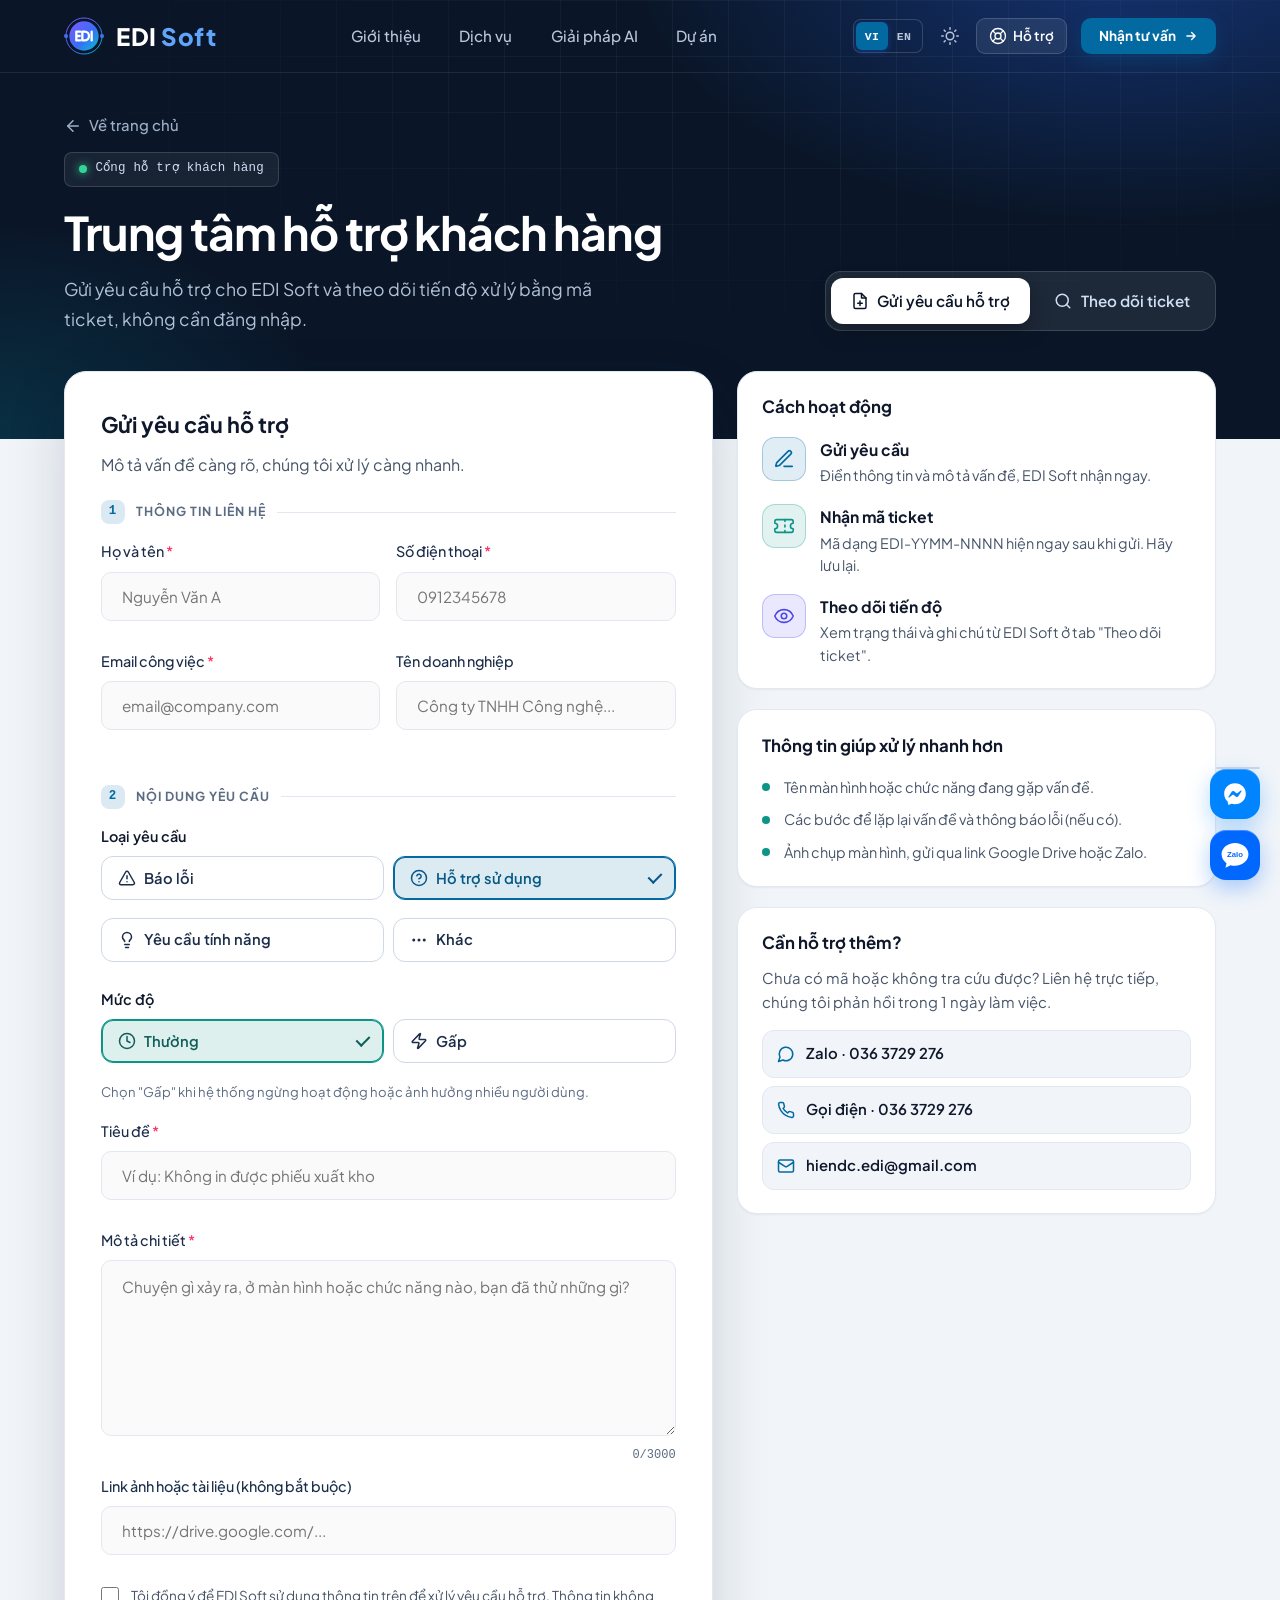
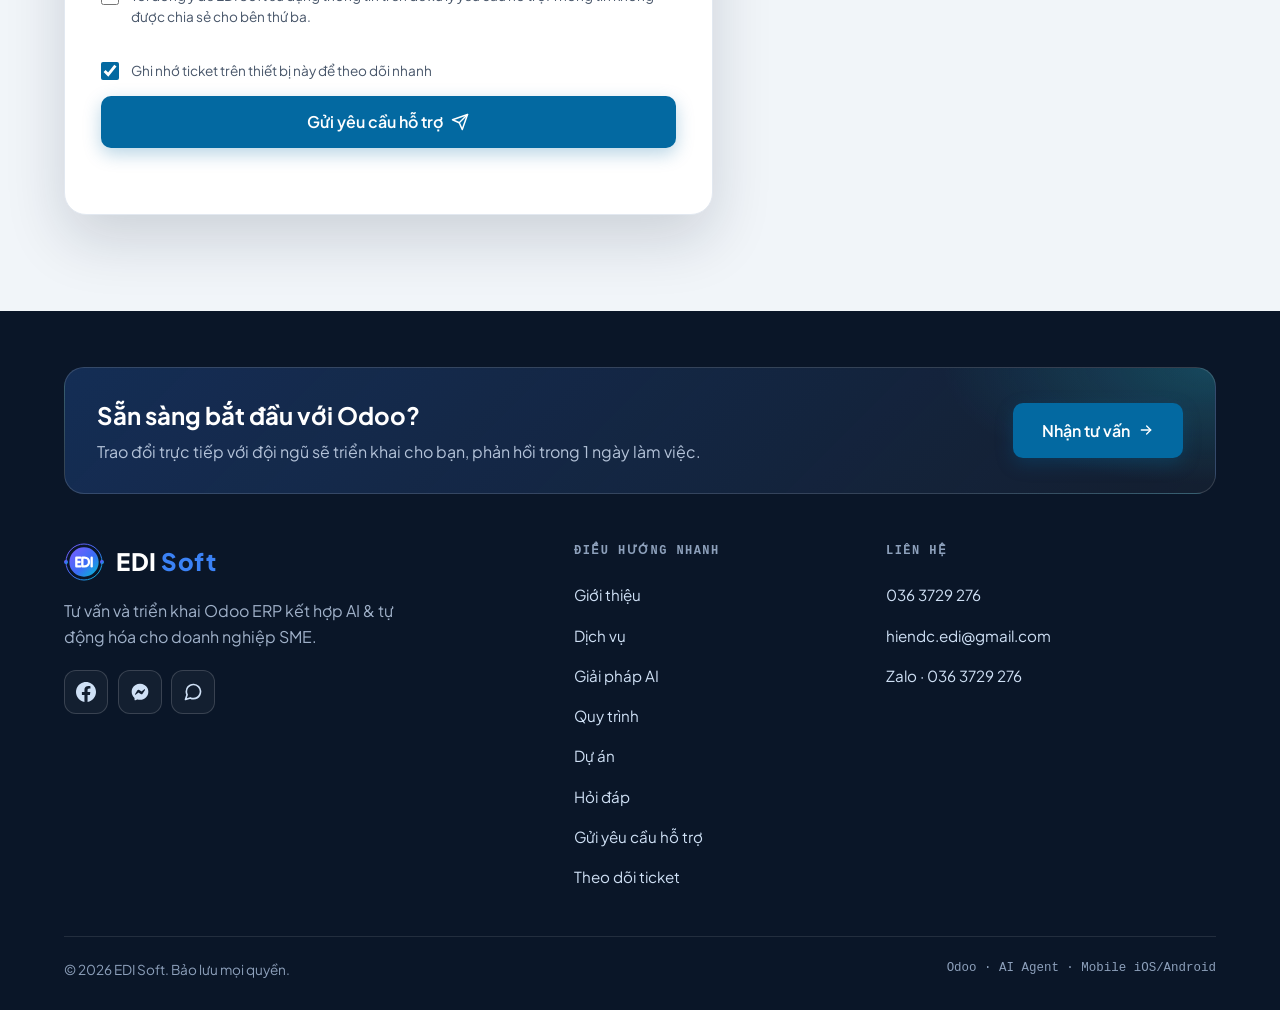
==== ticket.html @ 6580580c "feat(ticket): add customer support center with Google Sheet ticket backend - ticket.html: create-tic" ====
<!DOCTYPE html>
<html lang="vi">
<head>
  <meta charset="UTF-8">
  <meta name="viewport" content="width=device-width, initial-scale=1.0">

  <title>Trung tâm hỗ trợ khách hàng | EDI Soft</title>
  <meta name="description" content="Gửi yêu cầu hỗ trợ cho EDI Soft và theo dõi tình trạng ticket bằng mã ticket.">
  <meta name="robots" content="noindex, follow">
  <link rel="canonical" href="https://info.editech.vn/ticket.html">

  <!-- Apply saved theme/language before first paint to avoid flashing -->
  <script>
    (function () {
      try {
        var html = document.documentElement;
        var theme = localStorage.getItem('theme');
        if (theme !== 'light' && theme !== 'dark') {
          theme = 'light';
        }
        html.setAttribute('data-theme', theme);
        if (localStorage.getItem('preferred-lang') === 'en') {
          html.classList.add('i18n-pending');
          setTimeout(function () { html.classList.remove('i18n-pending'); }, 2000); // never stay hidden
        }
      } catch (e) {}
    })();
  </script>


  <link rel="icon" type="image/svg+xml" href="assets/img/logo.svg">
  <link rel="icon" type="image/png" href="assets/img/logo-512.png">
  <link rel="apple-touch-icon" href="assets/img/apple-touch-icon.png">
  <meta name="theme-color" content="#0a1628">

  <link rel="preconnect" href="https://fonts.googleapis.com">
  <link rel="preconnect" href="https://fonts.gstatic.com" crossorigin>
  <link href="https://fonts.googleapis.com/css2?family=Plus+Jakarta+Sans:wght@400;500;600;700;800&display=swap" rel="stylesheet">
  <link rel="stylesheet" href="src/styles/main.css">
</head>
<body data-page="support">
<a href="#main" class="skip-link" data-i18n="skip-link">Bỏ qua, tới nội dung chính</a>

  <div class="scroll-progress" id="scroll-progress" aria-hidden="true"></div>

  <!-- Background Glow Effects -->
  <div class="bg-glows" aria-hidden="true">
    <div class="bg-glow bg-glow-1"></div>
    <div class="bg-glow bg-glow-2"></div>
    <div class="bg-glow bg-glow-3"></div>
  </div>

  <!-- Header -->
  <header class="header" id="site-header">
    <div class="container header-container">
      <a href="index.html" class="logo-area" data-i18n-aria="logo-aria" aria-label="Trở về trang chủ EDI Soft">
        <img src="assets/img/logo.svg" alt="EDI Soft" class="logo-img" width="44" height="44">
        <span class="logo-text">EDI <span class="text-gradient">Soft</span></span>
      </a>

      <!-- Desktop Nav -->
      <nav class="desktop-nav" data-i18n-aria="nav-aria" aria-label="Menu chính">
        <ul class="nav-list">
          <li><a href="index.html#about" class="nav-link" data-i18n="nav-about">Giới thiệu</a></li>
          <li><a href="index.html#services" class="nav-link" data-i18n="nav-services">Dịch vụ</a></li>
          <li><a href="index.html#ai" class="nav-link" data-i18n="nav-ai">Giải pháp AI</a></li>
          <li><a href="index.html#portfolio" class="nav-link" data-i18n="nav-portfolio">Dự án</a></li>
        </ul>
      </nav>

      <div class="header-actions">
        <button class="lang-toggle" id="lang-toggle" data-i18n-aria="lang-aria" data-i18n-title="lang-title" aria-label="Chuyển sang tiếng Anh" title="English">
          <span class="lang-opt" data-l="vi">VI</span><span class="lang-opt" data-l="en">EN</span>
        </button>
        <button class="theme-toggle" id="theme-toggle" data-i18n-aria="theme-aria" data-i18n-title="theme-title" aria-label="Chuyển đổi giao diện sáng/tối" title="Chuyển đổi giao diện">
          <svg class="icon-sun" width="20" height="20" viewBox="0 0 24 24" fill="none" stroke="currentColor" stroke-width="2" stroke-linecap="round" stroke-linejoin="round"><circle cx="12" cy="12" r="5"/><line x1="12" y1="1" x2="12" y2="3"/><line x1="12" y1="21" x2="12" y2="23"/><line x1="4.22" y1="4.22" x2="5.64" y2="5.64"/><line x1="18.36" y1="18.36" x2="19.78" y2="19.78"/><line x1="1" y1="12" x2="3" y2="12"/><line x1="21" y1="12" x2="23" y2="12"/><line x1="4.22" y1="19.78" x2="5.64" y2="18.36"/><line x1="18.36" y1="5.64" x2="19.78" y2="4.22"/></svg>
          <svg class="icon-moon" width="20" height="20" viewBox="0 0 24 24" fill="none" stroke="currentColor" stroke-width="2" stroke-linecap="round" stroke-linejoin="round"><path d="M21 12.79A9 9 0 1 1 11.21 3 7 7 0 0 0 21 12.79z"/></svg>
        </button>
        <a href="ticket.html" class="header-support" aria-current="page" data-i18n-aria="header-support-aria" data-i18n-title="header-support-aria" aria-label="Trung tâm hỗ trợ khách hàng" title="Trung tâm hỗ trợ khách hàng"><svg viewBox="0 0 24 24" fill="none" stroke="currentColor" stroke-width="1.75" stroke-linecap="round" stroke-linejoin="round" aria-hidden="true"><circle cx="12" cy="12" r="10"/><circle cx="12" cy="12" r="4"/><path d="m4.93 4.93 4.24 4.24"/><path d="m14.83 9.17 4.24-4.24"/><path d="m14.83 14.83 4.24 4.24"/><path d="m9.17 14.83-4.24 4.24"/></svg><span data-i18n="header-support">Hỗ trợ</span></a>
        <a href="index.html#contact" class="btn btn-primary btn-sm" id="btn-header-cta" data-i18n="header-cta" data-i18n-aria="header-cta-aria" aria-label="Liên hệ tư vấn giải pháp">Nhận tư vấn</a>
        <button class="mobile-nav-toggle" id="menu-toggle" data-i18n-aria="menu-aria" aria-label="Mở menu điều hướng di động" aria-expanded="false" aria-controls="mobile-nav-panel">
          <span class="hamburger-bar"></span>
          <span class="hamburger-bar"></span>
          <span class="hamburger-bar"></span>
        </button>
      </div>
    </div>
  </header>

  <!-- Mobile Nav Panel -->
  <div class="mobile-nav-panel" id="mobile-nav-panel" aria-hidden="true">
    <nav data-i18n-aria="mobile-nav-aria" aria-label="Menu di động">
      <ul class="mobile-nav-list">
        <li><a href="index.html#about" class="mobile-nav-link" data-i18n="nav-about">Giới thiệu</a></li>
        <li><a href="index.html#services" class="mobile-nav-link" data-i18n="nav-services">Dịch vụ</a></li>
        <li><a href="index.html#ai" class="mobile-nav-link" data-i18n="nav-ai">Giải pháp AI</a></li>
        <li><a href="index.html#portfolio" class="mobile-nav-link" data-i18n="nav-portfolio">Dự án</a></li>
        <li class="mobile-nav-sub"><a href="index.html#process" class="mobile-nav-link mobile-nav-link-sub" data-i18n="nav-process">Quy trình</a></li>
        <li><a href="index.html#faq" class="mobile-nav-link mobile-nav-link-sub" data-i18n="nav-faq">Hỏi đáp</a></li>
        <li><a href="ticket.html" class="mobile-nav-link mobile-nav-link-sub" data-i18n="nav-support">Hỗ trợ khách hàng</a></li>
        <li><a href="index.html#contact" class="mobile-nav-link mobile-nav-link-cta" data-i18n="mobile-cta">Nhận tư vấn</a></li>
      </ul>
    </nav>
  </div>

  <main id="main">
    <section class="tp-hero">
      <div class="container">
        <a href="index.html" class="tp-back"><svg viewBox="0 0 24 24" fill="none" stroke="currentColor" stroke-width="2" stroke-linecap="round" stroke-linejoin="round" aria-hidden="true"><path d="m12 19-7-7 7-7"/><path d="M19 12H5"/></svg><span data-i18n="tp-back">Về trang chủ</span></a>
        <span class="badge-tech"><span class="badge-dot"></span><span data-i18n="tp-badge">Cổng hỗ trợ khách hàng</span></span>
        <h1 class="tp-title" data-i18n="tp-title">Trung tâm hỗ trợ khách hàng</h1>
        <p class="tp-desc" data-i18n="tp-desc">Gửi yêu cầu hỗ trợ cho EDI Soft và theo dõi tiến độ xử lý bằng mã ticket, không cần đăng nhập.</p>

        <div class="tp-tabs" role="tablist" data-i18n-aria="tp-tabs-aria" aria-label="Chọn chức năng">
          <button type="button" role="tab" id="tab-create" class="tp-tab" data-tab="create" aria-selected="true" aria-controls="panel-create"><svg viewBox="0 0 24 24" fill="none" stroke="currentColor" stroke-width="2" stroke-linecap="round" stroke-linejoin="round" aria-hidden="true"><path d="M14 2H6a2 2 0 0 0-2 2v16a2 2 0 0 0 2 2h12a2 2 0 0 0 2-2V8z"/><path d="M14 2v6h6"/><path d="M12 18v-6"/><path d="M9 15h6"/></svg><span data-i18n="tp-tab-create">Gửi yêu cầu hỗ trợ</span></button>
          <button type="button" role="tab" id="tab-track" class="tp-tab" data-tab="track" aria-selected="false" aria-controls="panel-track" tabindex="-1"><svg viewBox="0 0 24 24" fill="none" stroke="currentColor" stroke-width="2" stroke-linecap="round" stroke-linejoin="round" aria-hidden="true"><circle cx="11" cy="11" r="8"/><path d="m21 21-4.3-4.3"/></svg><span data-i18n="tp-tab-track">Theo dõi ticket</span><b class="tp-count" id="tp-count" hidden>0</b></button>
        </div>
      </div>
    </section>

    <section class="tp-body" id="support-center">
      <div class="container">

        <!-- ===== Tab 1: create a ticket ===== -->
        <div role="tabpanel" id="panel-create" aria-labelledby="tab-create" class="tp-panel">
          <div class="tp-grid">
            <div class="tp-card">
              <form id="support-form" class="contact-form" novalidate>
                <h2 class="tp-card-title" data-i18n="sf-title">Gửi yêu cầu hỗ trợ</h2>
                <p class="tp-card-intro" data-i18n="sf-intro">Mô tả vấn đề càng rõ, chúng tôi xử lý càng nhanh.</p>

                <div class="sf-step"><span class="sf-step-no">1</span><span data-i18n="sf-step-contact">Thông tin liên hệ</span></div>
                <div class="form-row">
              <div class="form-group">
                <label for="sf-name"><span data-i18n="form-name-label">Họ và tên</span> <span class="required-star">*</span></label>
                <input type="text" id="sf-name" name="name" autocomplete="name" data-i18n-placeholder="form-name-placeholder" placeholder="Nguyễn Văn A" required aria-required="true">
                <span class="error-msg" id="se-name" aria-live="polite"></span>
              </div>
              <div class="form-group">
                <label for="sf-phone"><span data-i18n="form-phone-label">Số điện thoại</span> <span class="required-star">*</span></label>
                <input type="tel" id="sf-phone" name="phone" autocomplete="tel" data-i18n-placeholder="form-phone-placeholder" placeholder="0912345678" required aria-required="true">
                <span class="error-msg" id="se-phone" aria-live="polite"></span>
              </div>
                </div>
                <div class="form-row">
              <div class="form-group">
                <label for="sf-email"><span data-i18n="form-email-label">Email công việc</span> <span class="required-star">*</span></label>
                <input type="email" id="sf-email" name="email" autocomplete="email" data-i18n-placeholder="form-email-placeholder" placeholder="email@company.com" required aria-required="true">
                <span class="error-msg" id="se-email" aria-live="polite"></span>
              </div>
              <div class="form-group">
                <label for="sf-company"><span data-i18n="form-company-label">Tên doanh nghiệp</span></label>
                <input type="text" id="sf-company" name="company" autocomplete="organization" data-i18n-placeholder="form-company-placeholder" placeholder="Công ty TNHH Công nghệ...">
                <span class="error-msg" id="se-company" aria-live="polite"></span>
              </div>
                </div>

                <div class="sf-step"><span class="sf-step-no">2</span><span data-i18n="sf-step-detail">Nội dung yêu cầu</span></div>
                <fieldset class="sf-group">
                  <legend data-i18n="sf-category">Loại yêu cầu</legend>
                  <div class="sf-choices">
                    <label class="sf-chip" data-tone="bug"><input type="radio" name="category" value="bug"><span class="sf-chip-body"><svg viewBox="0 0 24 24" fill="none" stroke="currentColor" stroke-width="2" stroke-linecap="round" stroke-linejoin="round" aria-hidden="true"><path d="m21.73 18-8-14a2 2 0 0 0-3.48 0l-8 14A2 2 0 0 0 4 21h16a2 2 0 0 0 1.73-3"/><path d="M12 9v4"/><path d="M12 17h.01"/></svg><span data-i18n="sf-cat-bug">Báo lỗi</span></span></label>
                    <label class="sf-chip" data-tone="usage"><input type="radio" name="category" value="usage" checked><span class="sf-chip-body"><svg viewBox="0 0 24 24" fill="none" stroke="currentColor" stroke-width="2" stroke-linecap="round" stroke-linejoin="round" aria-hidden="true"><circle cx="12" cy="12" r="10"/><path d="M9.09 9a3 3 0 0 1 5.83 1c0 2-3 3-3 3"/><path d="M12 17h.01"/></svg><span data-i18n="sf-cat-usage">Hỗ trợ sử dụng</span></span></label>
                    <label class="sf-chip" data-tone="feature"><input type="radio" name="category" value="feature"><span class="sf-chip-body"><svg viewBox="0 0 24 24" fill="none" stroke="currentColor" stroke-width="2" stroke-linecap="round" stroke-linejoin="round" aria-hidden="true"><path d="M15 14c.2-1 .7-1.7 1.5-2.5 1-.9 1.5-2.2 1.5-3.5A6 6 0 0 0 6 8c0 1 .2 2.2 1.5 3.5.7.7 1.3 1.5 1.5 2.5"/><path d="M9 18h6"/><path d="M10 22h4"/></svg><span data-i18n="sf-cat-feature">Yêu cầu tính năng</span></span></label>
                    <label class="sf-chip" data-tone="other"><input type="radio" name="category" value="other"><span class="sf-chip-body"><svg viewBox="0 0 24 24" fill="none" stroke="currentColor" stroke-width="2" stroke-linecap="round" stroke-linejoin="round" aria-hidden="true"><circle cx="12" cy="12" r="1"/><circle cx="19" cy="12" r="1"/><circle cx="5" cy="12" r="1"/></svg><span data-i18n="sf-cat-other">Khác</span></span></label>
                  </div>
                </fieldset>

                <fieldset class="sf-group">
                  <legend data-i18n="sf-priority">Mức độ</legend>
                  <div class="sf-choices">
                    <label class="sf-chip" data-tone="normal"><input type="radio" name="priority" value="normal" checked><span class="sf-chip-body"><svg viewBox="0 0 24 24" fill="none" stroke="currentColor" stroke-width="2" stroke-linecap="round" stroke-linejoin="round" aria-hidden="true"><circle cx="12" cy="12" r="10"/><polyline points="12 6 12 12 16 14"/></svg><span data-i18n="sf-pri-normal">Thường</span></span></label>
                    <label class="sf-chip" data-tone="urgent"><input type="radio" name="priority" value="urgent"><span class="sf-chip-body"><svg viewBox="0 0 24 24" fill="none" stroke="currentColor" stroke-width="2" stroke-linecap="round" stroke-linejoin="round" aria-hidden="true"><path d="M4 14a1 1 0 0 1-.78-1.63l9.9-10.2a.5.5 0 0 1 .86.46l-1.92 6.02A1 1 0 0 0 13 10h7a1 1 0 0 1 .78 1.63l-9.9 10.2a.5.5 0 0 1-.86-.46l1.92-6.02A1 1 0 0 0 11 14z"/></svg><span data-i18n="sf-pri-urgent">Gấp</span></span></label>
                  </div>
                  <p class="sf-hint" data-i18n="sf-pri-hint">Chọn "Gấp" khi hệ thống ngừng hoạt động hoặc ảnh hưởng nhiều người dùng.</p>
                  <div class="sf-urgent" id="sf-urgent" hidden>
                    <p data-i18n="sf-pri-urgent-hint">Rất khẩn cấp? Gọi hoặc nhắn Zalo để được hỗ trợ nhanh nhất.</p>
                    <div class="sf-urgent-links"><a href="tel:0363729276"><svg viewBox="0 0 24 24" fill="none" stroke="currentColor" stroke-width="2" stroke-linecap="round" stroke-linejoin="round" aria-hidden="true"><path d="M22 16.92v3a2 2 0 0 1-2.18 2 19.8 19.8 0 0 1-8.63-3.07 19.5 19.5 0 0 1-6-6 19.8 19.8 0 0 1-3.07-8.67A2 2 0 0 1 4.11 2h3a2 2 0 0 1 2 1.72c.13.96.36 1.9.7 2.81a2 2 0 0 1-.45 2.11L8.09 9.91a16 16 0 0 0 6 6l1.27-1.27a2 2 0 0 1 2.11-.45c.91.34 1.85.57 2.81.7A2 2 0 0 1 22 16.92z"/></svg>036 3729 276</a><a href="https://zalo.me/0363729276" target="_blank" rel="noopener noreferrer">Zalo</a></div>
                  </div>
                </fieldset>

              <div class="form-group">
                <label for="sf-subject"><span data-i18n="sf-subject">Tiêu đề</span> <span class="required-star">*</span></label>
                <input type="text" id="sf-subject" name="subject" maxlength="120" autocomplete="off" data-i18n-placeholder="sf-subject-ph" placeholder="Ví dụ: Không in được phiếu xuất kho" required aria-required="true">
                <span class="error-msg" id="se-subject" aria-live="polite"></span>
              </div>
              <div class="form-group">
                <label for="sf-description"><span data-i18n="sf-desc">Mô tả chi tiết</span> <span class="required-star">*</span></label>
                <textarea id="sf-description" name="description" rows="6" maxlength="3000" data-i18n-placeholder="sf-desc-ph" placeholder="Chuyện gì xảy ra, ở màn hình hoặc chức năng nào, bạn đã thử những gì?" required aria-required="true"></textarea>
                <div class="sf-meta"><span class="error-msg" id="se-description" aria-live="polite"></span><span class="sf-count" id="sf-count">0/3000</span></div>
              </div>
              <div class="form-group">
                <label for="sf-link"><span data-i18n="sf-link">Link ảnh hoặc tài liệu (không bắt buộc)</span></label>
                <input type="url" id="sf-link" name="link" maxlength="300" inputmode="url" autocomplete="off" data-i18n-placeholder="sf-link-ph" placeholder="https://drive.google.com/..." >
                <span class="error-msg" id="se-link" aria-live="polite"></span>
              </div>

                <div class="hp-field" aria-hidden="true">
                  <label for="sf-website">Website</label>
                  <input type="text" id="sf-website" name="website" tabindex="-1" autocomplete="off">
                </div>

                <div class="form-group form-consent">
                  <label for="sf-consent">
                    <input type="checkbox" id="sf-consent" name="consent" required aria-required="true">
                    <span data-i18n="sf-consent">Tôi đồng ý để EDI Soft sử dụng thông tin trên để xử lý yêu cầu hỗ trợ. Thông tin không được chia sẻ cho bên thứ ba.</span>
                  </label>
                  <span class="error-msg" id="se-consent" aria-live="polite"></span>
                </div>
                <div class="form-group form-consent">
                  <label for="sf-remember">
                    <input type="checkbox" id="sf-remember" name="remember" checked>
                    <span data-i18n="sf-remember">Ghi nhớ ticket trên thiết bị này để theo dõi nhanh</span>
                  </label>
                </div>

                <button type="submit" class="btn btn-primary btn-block" id="btn-support">
                  <span data-i18n="sf-submit">Gửi yêu cầu hỗ trợ</span>
                  <svg viewBox="0 0 24 24" fill="none" stroke="currentColor" stroke-width="2" stroke-linecap="round" stroke-linejoin="round" aria-hidden="true"><line x1="22" y1="2" x2="11" y2="13"/><polygon points="22 2 15 22 11 13 2 9 22 2"/></svg>
                </button>
                <p class="error-msg form-submit-error" id="support-error" role="alert"></p>
              </form>

              <div class="tp-success" id="support-success" tabindex="-1" hidden>
                <span class="tp-success-icon"><svg viewBox="0 0 24 24" fill="none" stroke="currentColor" stroke-width="2" stroke-linecap="round" stroke-linejoin="round" aria-hidden="true"><path d="M22 11.08V12a10 10 0 1 1-5.93-9.14"/><path d="m9 11 3 3L22 4"/></svg></span>
                <h2 data-i18n="sx-title">Đã gửi yêu cầu hỗ trợ</h2>
                <p data-i18n="sx-text">EDI Soft sẽ phản hồi trong 1 ngày làm việc. Hãy lưu mã ticket để theo dõi tiến độ.</p>
                <div class="tp-code-box">
                  <div>
                    <span class="tr-label" data-i18n="ticket-code-label">Mã ticket</span>
                    <strong class="tp-code" id="sx-code"></strong>
                  </div>
                  <button type="button" class="btn btn-secondary btn-sm" id="sx-copy"><svg viewBox="0 0 24 24" fill="none" stroke="currentColor" stroke-width="2" stroke-linecap="round" stroke-linejoin="round" aria-hidden="true"><rect width="14" height="14" x="8" y="8" rx="2" ry="2"/><path d="M4 16c-1.1 0-2-.9-2-2V4c0-1.1.9-2 2-2h10c1.1 0 2 .9 2 2"/></svg><span data-i18n="sx-copy">Sao chép</span></button>
                </div>
                <p class="tp-copy-status" id="sx-copy-status" role="status" aria-live="polite"></p>
                <dl class="tr-dates">
                  <div><dt data-i18n="sf-subject">Tiêu đề</dt><dd id="sx-subject"></dd></div>
                  <div><dt data-i18n="sf-category">Loại yêu cầu</dt><dd><span class="tone-chip" id="sx-category"></span></dd></div>
                  <div><dt data-i18n="sf-priority">Mức độ</dt><dd><span class="tone-chip" id="sx-priority"></span></dd></div>
                </dl>
                <p class="tp-saved" id="sx-saved" hidden data-i18n="sx-saved">Đã lưu trong mục "Ticket của tôi" trên thiết bị này.</p>
                <div class="tp-success-actions">
                  <button type="button" class="btn btn-primary" id="sx-track"><svg viewBox="0 0 24 24" fill="none" stroke="currentColor" stroke-width="2" stroke-linecap="round" stroke-linejoin="round" aria-hidden="true"><circle cx="11" cy="11" r="8"/><path d="m21 21-4.3-4.3"/></svg><span data-i18n="sx-track">Theo dõi ticket này</span></button>
                  <button type="button" class="btn btn-secondary" id="sx-new"><svg viewBox="0 0 24 24" fill="none" stroke="currentColor" stroke-width="2" stroke-linecap="round" stroke-linejoin="round" aria-hidden="true"><path d="M14 2H6a2 2 0 0 0-2 2v16a2 2 0 0 0 2 2h12a2 2 0 0 0 2-2V8z"/><path d="M14 2v6h6"/><path d="M12 18v-6"/><path d="M9 15h6"/></svg><span data-i18n="sx-new">Tạo ticket khác</span></button>
                </div>
              </div>
            </div>

            <aside class="tp-side">
              <div class="tp-how">
                <h2 class="tp-side-title" data-i18n="tp-how-title">Cách hoạt động</h2>
                <ol>
                  <li><span class="tp-how-icon"><svg viewBox="0 0 24 24" fill="none" stroke="currentColor" stroke-width="2" stroke-linecap="round" stroke-linejoin="round" aria-hidden="true"><path d="M12 20h9"/><path d="M16.376 3.622a1 1 0 0 1 3.002 3.002L7.368 18.635a2 2 0 0 1-.855.506l-2.872.838a.5.5 0 0 1-.62-.62l.838-2.872a2 2 0 0 1 .506-.854z"/></svg></span><div><h3 data-i18n="tp-how-1">Gửi yêu cầu</h3><p data-i18n="tp-how-1-text">Điền thông tin và mô tả vấn đề, EDI Soft nhận ngay.</p></div></li>
                  <li><span class="tp-how-icon"><svg viewBox="0 0 24 24" fill="none" stroke="currentColor" stroke-width="2" stroke-linecap="round" stroke-linejoin="round" aria-hidden="true"><path d="M2 9a3 3 0 0 1 0 6v2a2 2 0 0 0 2 2h16a2 2 0 0 0 2-2v-2a3 3 0 0 1 0-6V7a2 2 0 0 0-2-2H4a2 2 0 0 0-2 2Z"/><path d="M13 5v2"/><path d="M13 17v2"/><path d="M13 11v2"/></svg></span><div><h3 data-i18n="tp-how-2">Nhận mã ticket</h3><p data-i18n="tp-how-2-text">Mã dạng EDI-YYMM-NNNN hiện ngay sau khi gửi. Hãy lưu lại.</p></div></li>
                  <li><span class="tp-how-icon"><svg viewBox="0 0 24 24" fill="none" stroke="currentColor" stroke-width="2" stroke-linecap="round" stroke-linejoin="round" aria-hidden="true"><path d="M2.062 12.348a1 1 0 0 1 0-.696 10.75 10.75 0 0 1 19.876 0 1 1 0 0 1 0 .696 10.75 10.75 0 0 1-19.876 0"/><circle cx="12" cy="12" r="3"/></svg></span><div><h3 data-i18n="tp-how-3">Theo dõi tiến độ</h3><p data-i18n="tp-how-3-text">Xem trạng thái và ghi chú từ EDI Soft ở tab "Theo dõi ticket".</p></div></li>
                </ol>
              </div>

              <div class="tp-how tp-tips">
                <h2 class="tp-side-title" data-i18n="sf-tips-title">Thông tin giúp xử lý nhanh hơn</h2>
                <ul>
                  <li data-i18n="sf-tip-1">Tên màn hình hoặc chức năng đang gặp vấn đề.</li>
                  <li data-i18n="sf-tip-2">Các bước để lặp lại vấn đề và thông báo lỗi (nếu có).</li>
                  <li data-i18n="sf-tip-3">Ảnh chụp màn hình, gửi qua link Google Drive hoặc Zalo.</li>
                </ul>
              </div>

              <div class="tp-help">
                <h2 class="tp-side-title" data-i18n="tp-help-title">Cần hỗ trợ thêm?</h2>
                <p data-i18n="tp-help-text">Chưa có mã hoặc không tra cứu được? Liên hệ trực tiếp, chúng tôi phản hồi trong 1 ngày làm việc.</p>
                <div class="tp-help-links">
                  <a href="https://zalo.me/0363729276" target="_blank" rel="noopener noreferrer"><svg viewBox="0 0 24 24" fill="none" stroke="currentColor" stroke-width="2" stroke-linecap="round" stroke-linejoin="round" aria-hidden="true"><path d="M7.9 20A9 9 0 1 0 4 16.1L2 22Z"/></svg><span>Zalo · 036 3729 276</span></a>
                  <a href="tel:0363729276"><svg viewBox="0 0 24 24" fill="none" stroke="currentColor" stroke-width="2" stroke-linecap="round" stroke-linejoin="round" aria-hidden="true"><path d="M22 16.92v3a2 2 0 0 1-2.18 2 19.79 19.79 0 0 1-8.63-3.07 19.5 19.5 0 0 1-6-6 19.79 19.79 0 0 1-3.07-8.67A2 2 0 0 1 4.11 2h3a2 2 0 0 1 2 1.72 12.84 12.84 0 0 0 .7 2.81 2 2 0 0 1-.45 2.11L8.09 9.91a16 16 0 0 0 6 6l1.27-1.27a2 2 0 0 1 2.11-.45 12.84 12.84 0 0 0 2.81.7A2 2 0 0 1 22 16.92z"/></svg><span><span data-i18n="tp-help-call">Gọi điện</span> · 036 3729 276</span></a>
                  <a href="mailto:hiendc.edi@gmail.com"><svg viewBox="0 0 24 24" fill="none" stroke="currentColor" stroke-width="2" stroke-linecap="round" stroke-linejoin="round" aria-hidden="true"><path d="m22 7-8.991 5.727a2 2 0 0 1-2.009 0L2 7"/><rect x="2" y="4" width="20" height="16" rx="2"/></svg><span>hiendc.edi@gmail.com</span></a>
                </div>
              </div>
            </aside>
          </div>
        </div>

        <!-- ===== Tab 2: follow tickets ===== -->
        <div role="tabpanel" id="panel-track" aria-labelledby="tab-track" class="tp-panel" hidden>
          <div class="tp-grid">
            <div class="tp-stack">
              <div class="tp-card">
                <div class="mt-head">
                  <h2 class="tp-card-title" data-i18n="mt-title">Ticket của tôi</h2>
                  <div class="mt-actions" id="mt-actions" hidden>
                    <button type="button" class="btn btn-secondary btn-sm" id="mt-refresh"><svg viewBox="0 0 24 24" fill="none" stroke="currentColor" stroke-width="2" stroke-linecap="round" stroke-linejoin="round" aria-hidden="true"><path d="M3 12a9 9 0 0 1 9-9 9.75 9.75 0 0 1 6.74 2.74L21 8"/><path d="M21 3v5h-5"/><path d="M21 12a9 9 0 0 1-9 9 9.75 9.75 0 0 1-6.74-2.74L3 16"/><path d="M8 16H3v5"/></svg><span data-i18n="mt-refresh">Làm mới</span></button>
                    <button type="button" class="btn btn-secondary btn-sm" id="mt-clear"><svg viewBox="0 0 24 24" fill="none" stroke="currentColor" stroke-width="2" stroke-linecap="round" stroke-linejoin="round" aria-hidden="true"><path d="M3 6h18"/><path d="M19 6v14c0 1-1 2-2 2H7c-1 0-2-1-2-2V6"/><path d="M8 6V4c0-1 1-2 2-2h4c1 0 2 1 2 2v2"/></svg><span data-i18n="mt-clear">Xóa tất cả</span></button>
                  </div>
                </div>
                <p class="mt-checked" id="mt-checked" hidden><span data-i18n="mt-checked">Cập nhật lúc</span> <span id="mt-checked-time"></span></p>
                <ul class="mt-list" id="mt-list"></ul>
                <div class="mt-empty" id="mt-empty">
                  <span class="mt-empty-icon"><svg viewBox="0 0 24 24" fill="none" stroke="currentColor" stroke-width="2" stroke-linecap="round" stroke-linejoin="round" aria-hidden="true"><path d="M2 9a3 3 0 0 1 0 6v2a2 2 0 0 0 2 2h16a2 2 0 0 0 2-2v-2a3 3 0 0 1 0-6V7a2 2 0 0 0-2-2H4a2 2 0 0 0-2 2Z"/><path d="M13 5v2"/><path d="M13 17v2"/><path d="M13 11v2"/></svg></span>
                  <p><strong data-i18n="mt-empty">Chưa có ticket nào trên thiết bị này.</strong></p>
                  <p data-i18n="mt-empty-hint">Ticket bạn gửi (và chọn ghi nhớ) sẽ hiện ở đây. Bạn cũng có thể tra cứu bằng mã ở bên dưới.</p>
                </div>
                <p class="mt-privacy" id="mt-privacy" hidden data-i18n="mt-privacy">Mã ticket và số điện thoại chỉ được lưu trên thiết bị này. Hãy bấm "Xóa tất cả" nếu đây là máy dùng chung.</p>
              </div>

              <div class="tp-card">
                <h2 class="tp-card-title" data-i18n="lk-title">Tra cứu bằng mã ticket</h2>
                <p class="tp-card-intro" data-i18n="lk-desc">Dùng khi bạn xem trên thiết bị khác hoặc ticket do EDI Soft tạo giúp.</p>
                <div class="ticket-panel">
                  <form id="ticket-form" class="contact-form" novalidate>
                    <div class="form-group">
                      <label for="ticket-code" data-i18n="ticket-code-label">Mã ticket</label>
                      <input type="text" id="ticket-code" name="code" placeholder="EDI-2511-0007" maxlength="20" autocomplete="off" autocapitalize="characters" spellcheck="false" required>
                    </div>
                    <div class="form-group">
                      <label for="ticket-phone" data-i18n="form-phone-label">Số điện thoại</label>
                      <input type="tel" id="ticket-phone" name="phone" data-i18n-placeholder="form-phone-placeholder" placeholder="0912345678" autocomplete="tel" required>
                    </div>
                    <div class="form-group form-consent">
                      <label for="lk-save">
                        <input type="checkbox" id="lk-save" checked>
                        <span data-i18n="lk-save">Lưu ticket này vào thiết bị</span>
                      </label>
                    </div>
                    <button type="submit" class="btn btn-primary btn-block" id="btn-ticket">
                      <span data-i18n="ticket-submit">Tra cứu</span>
                      <svg viewBox="0 0 24 24" fill="none" stroke="currentColor" stroke-width="2" stroke-linecap="round" stroke-linejoin="round" aria-hidden="true"><circle cx="11" cy="11" r="8"/><path d="m21 21-4.3-4.3"/></svg>
                    </button>
                    <p class="error-msg" id="ticket-error" role="alert"></p>
                  </form>
                  <div class="ticket-result" id="lk-result" tabindex="-1" aria-live="polite" hidden></div>
                </div>
              </div>
            </div>

            <aside class="tp-side">
              <div class="tp-how tp-legend-side">
                <h2 class="tp-side-title" data-i18n="tp-legend-title">Ý nghĩa các trạng thái</h2>
                <ul>
                <li>
                  <span class="tr-badge" data-status="new" data-i18n="ticket-status-new">Mới</span>
                  <p data-i18n="tp-meaning-new">EDI Soft đã nhận yêu cầu, chưa bắt đầu xử lý.</p>
                </li>
                <li>
                  <span class="tr-badge" data-status="received" data-i18n="ticket-status-received">Đã tiếp nhận</span>
                  <p data-i18n="tp-meaning-received">Yêu cầu đã được xác nhận và phân công người phụ trách.</p>
                </li>
                <li>
                  <span class="tr-badge" data-status="in_progress" data-i18n="ticket-status-in_progress">Đang xử lý</span>
                  <p data-i18n="tp-meaning-in_progress">Đội ngũ đang xử lý yêu cầu của bạn.</p>
                </li>
                <li>
                  <span class="tr-badge" data-status="waiting" data-i18n="ticket-status-waiting">Chờ bạn phản hồi</span>
                  <p data-i18n="tp-meaning-waiting">EDI Soft cần thêm thông tin hoặc xác nhận từ bạn. Xem ghi chú để biết việc cần làm.</p>
                </li>
                <li>
                  <span class="tr-badge" data-status="done" data-i18n="ticket-status-done">Hoàn thành</span>
                  <p data-i18n="tp-meaning-done">Yêu cầu đã được xử lý xong.</p>
                </li>
                <li>
                  <span class="tr-badge" data-status="cancelled" data-i18n="ticket-status-cancelled">Đã hủy</span>
                  <p data-i18n="tp-meaning-cancelled">Yêu cầu đã được hủy.</p>
                </li>
                </ul>
              </div>
              <div class="tp-help">
                <h2 class="tp-side-title" data-i18n="tp-help-title">Cần hỗ trợ thêm?</h2>
                <p data-i18n="tp-help-text">Chưa có mã hoặc không tra cứu được? Liên hệ trực tiếp, chúng tôi phản hồi trong 1 ngày làm việc.</p>
                <div class="tp-help-links">
                  <a href="https://zalo.me/0363729276" target="_blank" rel="noopener noreferrer"><svg viewBox="0 0 24 24" fill="none" stroke="currentColor" stroke-width="2" stroke-linecap="round" stroke-linejoin="round" aria-hidden="true"><path d="M7.9 20A9 9 0 1 0 4 16.1L2 22Z"/></svg><span>Zalo · 036 3729 276</span></a>
                  <a href="tel:0363729276"><svg viewBox="0 0 24 24" fill="none" stroke="currentColor" stroke-width="2" stroke-linecap="round" stroke-linejoin="round" aria-hidden="true"><path d="M22 16.92v3a2 2 0 0 1-2.18 2 19.79 19.79 0 0 1-8.63-3.07 19.5 19.5 0 0 1-6-6 19.79 19.79 0 0 1-3.07-8.67A2 2 0 0 1 4.11 2h3a2 2 0 0 1 2 1.72 12.84 12.84 0 0 0 .7 2.81 2 2 0 0 1-.45 2.11L8.09 9.91a16 16 0 0 0 6 6l1.27-1.27a2 2 0 0 1 2.11-.45 12.84 12.84 0 0 0 2.81.7A2 2 0 0 1 22 16.92z"/></svg><span><span data-i18n="tp-help-call">Gọi điện</span> · 036 3729 276</span></a>
                </div>
              </div>
            </aside>
          </div>
        </div>

      </div>
    </section>
  </main>

  <!-- Floating dock (bottom-right): back-to-top appears after scrolling, then Messenger, then Zalo -->
  <div class="float-dock">
    <button type="button" class="back-to-top" id="back-to-top" data-i18n-aria="back-to-top-aria" aria-label="Cuộn lên đầu trang">
      <span class="float-label" aria-hidden="true" data-i18n="float-top-label">Lên đầu trang</span>
      <svg width="22" height="22" viewBox="0 0 24 24" fill="none" stroke="currentColor" stroke-width="2.25" stroke-linecap="round" stroke-linejoin="round" aria-hidden="true"><path d="m18 15-6-6-6 6"/></svg>
    </button>
    <a href="ticket.html" class="chat-float dock-support" data-i18n-aria="header-support-aria" aria-label="Trung tâm hỗ trợ khách hàng">
      <span class="float-label" aria-hidden="true" data-i18n="float-support-label">Hỗ trợ khách hàng</span>
      <svg viewBox="0 0 24 24" fill="none" stroke="currentColor" stroke-width="2" stroke-linecap="round" stroke-linejoin="round" aria-hidden="true"><circle cx="12" cy="12" r="10"/><circle cx="12" cy="12" r="4"/><path d="m4.93 4.93 4.24 4.24"/><path d="m14.83 9.17 4.24-4.24"/><path d="m14.83 14.83 4.24 4.24"/><path d="m9.17 14.83-4.24 4.24"/></svg>
    </a>
    <a href="https://m.me/edisoft.vn" class="chat-float chat-messenger" target="_blank" rel="noopener noreferrer" data-i18n-aria="messenger-aria" aria-label="Nhắn tin Messenger với EDI Soft">
      <span class="float-label" aria-hidden="true" data-i18n="float-messenger-label">Messenger</span>
      <svg width="26" height="26" viewBox="0 0 24 24" aria-hidden="true"><path fill="#fff" d="M12 2C6.36 2 2 6.13 2 11.7c0 2.91 1.19 5.44 3.14 7.17.16.13.26.35.27.57l.05 1.78c.04.57.61.94 1.13.71l1.99-.87c.17-.07.36-.09.54-.05.91.25 1.87.38 2.88.38 5.64 0 10-4.13 10-9.7S17.64 2 12 2zm6 7.46l-2.93 4.67c-.47.73-1.47.92-2.17.4l-2.34-1.73a.6.6 0 0 0-.72 0l-3.16 2.4c-.42.33-.97-.17-.69-.63l2.93-4.67c.47-.73 1.47-.92 2.17-.4l2.34 1.73a.6.6 0 0 0 .72 0l3.16-2.4c.42-.33.97.17.69.63z"/></svg>
    </a>
    <a href="https://zalo.me/0363729276" class="chat-float chat-zalo" target="_blank" rel="noopener noreferrer" data-i18n-aria="zalo-aria" aria-label="Chat Zalo với EDI Soft">
      <span class="float-label" aria-hidden="true" data-i18n="float-zalo-label">Chat Zalo</span>
      <svg width="34" height="34" viewBox="0 0 48 48" aria-hidden="true"><path fill="#fff" d="M24 7C13.5 7 5 14.2 5 23.1c0 5 2.7 9.5 7 12.4L10.6 42l7.2-3.6c1.9.5 4 .8 6.2.8 10.5 0 19-7.2 19-16.1S34.5 7 24 7z"/><text x="24" y="27.5" text-anchor="middle" font-family="Arial, Helvetica, sans-serif" font-size="11" font-weight="700" fill="#0068ff">Zalo</text></svg>
    </a>
  </div>

  <footer class="footer">
    <div class="container">
      <div class="ft-cta">
        <div>
          <h2 data-i18n="footer-cta-title">Sẵn sàng bắt đầu với Odoo?</h2>
          <p data-i18n="footer-cta-text">Trao đổi trực tiếp với đội ngũ sẽ triển khai cho bạn, phản hồi trong 1 ngày làm việc.</p>
        </div>
        <a href="index.html#contact" class="btn btn-primary"><span data-i18n="header-cta">Nhận tư vấn</span><svg viewBox="0 0 24 24" fill="none" stroke="currentColor" stroke-width="2" stroke-linecap="round" stroke-linejoin="round" aria-hidden="true"><path d="M5 12h14"/><path d="m13 6 6 6-6 6"/></svg></a>
      </div>

      <div class="ft-grid">
        <div class="ft-brand">
          <a href="index.html" class="logo-area">
            <img src="assets/img/logo.svg" alt="EDI Soft" class="logo-img" width="44" height="44" loading="lazy">
            <span class="logo-text">EDI <span class="text-gradient">Soft</span></span>
          </a>
          <p class="footer-desc" data-i18n="footer-desc">Tư vấn và triển khai Odoo ERP kết hợp AI &amp; tự động hóa cho doanh nghiệp SME.</p>
          <ul class="ft-social">
            <li><a href="https://www.facebook.com/edisoft.vn" target="_blank" rel="noopener noreferrer" aria-label="Facebook EDI Soft"><svg width="20" height="20" viewBox="0 0 24 24" fill="currentColor"><path d="M24 12.073c0-6.627-5.373-12-12-12s-12 5.373-12 12c0 5.99 4.388 10.954 10.125 11.854v-8.385H7.078v-3.47h3.047V9.43c0-3.007 1.792-4.669 4.533-4.669 1.312 0 2.686.235 2.686.235v2.953H15.83c-1.491 0-1.956.925-1.956 1.874v2.25h3.328l-.532 3.47h-2.796v8.385C19.612 23.027 24 18.062 24 12.073z"/></svg></a></li>
            <li><a href="https://m.me/edisoft.vn" target="_blank" rel="noopener noreferrer" aria-label="Messenger EDI Soft"><svg width="20" height="20" viewBox="0 0 24 24" aria-hidden="true"><path fill="currentColor" d="M12 2C6.36 2 2 6.13 2 11.7c0 2.91 1.19 5.44 3.14 7.17.16.13.26.35.27.57l.05 1.78c.04.57.61.94 1.13.71l1.99-.87c.17-.07.36-.09.54-.05.91.25 1.87.38 2.88.38 5.64 0 10-4.13 10-9.7S17.64 2 12 2zm6 7.46l-2.93 4.67c-.47.73-1.47.92-2.17.4l-2.34-1.73a.6.6 0 0 0-.72 0l-3.16 2.4c-.42.33-.97-.17-.69-.63l2.93-4.67c.47-.73 1.47-.92 2.17-.4l2.34 1.73a.6.6 0 0 0 .72 0l3.16-2.4c.42-.33.97.17.69.63z"/></svg></a></li>
            <li><a href="https://zalo.me/0363729276" target="_blank" rel="noopener noreferrer" aria-label="Zalo EDI Soft"><svg width="20" height="20" viewBox="0 0 24 24" fill="none" stroke="currentColor" stroke-width="2" stroke-linecap="round" stroke-linejoin="round"><path d="M21 11.5a8.38 8.38 0 0 1-.9 3.8 8.5 8.5 0 0 1-7.6 4.7 8.38 8.38 0 0 1-3.8-.9L3 21l1.9-5.7a8.38 8.38 0 0 1-.9-3.8 8.5 8.5 0 0 1 4.7-7.6 8.38 8.38 0 0 1 3.8-.9h.5a8.48 8.48 0 0 1 8 8v.5z"/></svg></a></li>
          </ul>
        </div>

        <nav class="ft-col" data-i18n-aria="footer-links-title" aria-label="Điều hướng nhanh">
          <p class="ft-title" data-i18n="footer-links-title">Điều hướng nhanh</p>
          <ul>
            <li><a href="index.html#about" data-i18n="nav-about">Giới thiệu</a></li>
            <li><a href="index.html#services" data-i18n="nav-services">Dịch vụ</a></li>
            <li><a href="index.html#ai" data-i18n="nav-ai">Giải pháp AI</a></li>
            <li><a href="index.html#process" data-i18n="nav-process">Quy trình</a></li>
            <li><a href="index.html#portfolio" data-i18n="nav-portfolio">Dự án</a></li>
            <li><a href="index.html#faq" data-i18n="nav-faq">Hỏi đáp</a></li>
            <li><a href="ticket.html" data-i18n="footer-support">Gửi yêu cầu hỗ trợ</a></li>
            <li><a href="ticket.html#track" data-i18n="footer-track">Theo dõi ticket</a></li>
          </ul>
        </nav>

        <div class="ft-col">
          <p class="ft-title" data-i18n="footer-contact-title">Liên hệ</p>
          <ul>
            <li><a href="tel:0363729276">036 3729 276</a></li>
            <li><a href="mailto:hiendc.edi@gmail.com">hiendc.edi@gmail.com</a></li>
            <li><a href="https://zalo.me/0363729276" target="_blank" rel="noopener noreferrer">Zalo · 036 3729 276</a></li>
          </ul>
        </div>
      </div>

      <div class="ft-bottom">
        <p>&copy; 2026 EDI Soft. <span data-i18n="footer-copyright">Bảo lưu mọi quyền.</span></p>
        <p class="ft-tech">Odoo · AI Agent · Mobile iOS/Android</p>
      </div>
    </div>
  </footer>
  <script src="src/js/i18n.js" defer></script>
  <script src="src/js/main.js" defer></script>
  <script src="src/js/ticket.js" defer></script>
</body>
</html>
---- src/styles/main.css ----
/* Main Stylesheet for EDI Soft Landing Page */

/* ==========================================
   1. VARIABLES & SYSTEM SETUP
   ========================================== */
:root {
  /* Fonts */
  --font-primary: 'Plus Jakarta Sans', 'Segoe UI', system-ui, sans-serif;
  --font-display: 'Plus Jakarta Sans', 'Segoe UI', system-ui, sans-serif;

  /* Color Palette (Logo inspired: Purple -> Blue -> Teal) */
  --primary-purple: #8A2BE2;
  --primary-blue: #1E90FF;
  --primary-teal: #00F5FF;
  
  /* Background Colors */
  --bg-deep: #030712;
  --bg-space: #0B0F19;
  --bg-card: rgba(15, 23, 42, 0.45);
  --bg-card-hover: rgba(17, 24, 39, 0.65);
  --bg-header: rgba(3, 7, 18, 0.8);
  
  /* Text Colors */
  --text-white: #ffffff;
  --text-light: #f3f4f6;
  --text-gray: #9ca3af;
  --text-muted: #6b7280;

  /* Borders & Shadows */
  --border-glass: rgba(255, 255, 255, 0.08);
  --border-glass-active: rgba(0, 245, 255, 0.25);
  --shadow-glow-blue: 0 0 25px rgba(30, 144, 255, 0.15);
  --shadow-glow-purple: 0 0 25px rgba(138, 43, 226, 0.15);
  --shadow-glow-teal: 0 0 25px rgba(0, 245, 255, 0.2);

  /* Gradients */
  --gradient-primary: linear-gradient(135deg, var(--primary-purple) 0%, var(--primary-blue) 50%, var(--primary-teal) 100%);
  --gradient-glow: linear-gradient(135deg, rgba(138, 43, 226, 0.15) 0%, rgba(30, 144, 255, 0.15) 50%, rgba(0, 245, 255, 0.15) 100%);
  --gradient-dark: linear-gradient(180deg, var(--bg-deep) 0%, var(--bg-space) 100%);

  /* Animations & Transitions */
  --transition-smooth: all 0.4s cubic-bezier(0.16, 1, 0.3, 1);
  --border-radius-sm: 8px;
  --border-radius-md: 16px;
  --border-radius-lg: 24px;

}

/* ==========================================
   1b. LIGHT THEME OVERRIDES
   ========================================== */
[data-theme="light"] {
  --bg-deep: #ffffff;
  --bg-space: #f5f7fa;
  --bg-card: #ffffff;
  --bg-card-hover: #ffffff;
  --bg-header: rgba(255, 255, 255, 0.98);

  --text-white: #0b1b34;
  --text-light: #1c2d4a;
  --text-gray: #52627a;
  --text-muted: #8695ab;

  --primary-purple: #6366f1;
  --primary-blue: #2563eb;
  --primary-teal: #0891b2;

  --border-glass: #e3e8ef;
  --border-glass-active: rgba(37, 99, 235, 0.45);
  --shadow-glow-blue: 0 8px 24px rgba(37, 99, 235, 0.12);
  --shadow-glow-purple: 0 8px 24px rgba(99, 102, 241, 0.12);
  --shadow-glow-teal: 0 8px 24px rgba(8, 145, 178, 0.14);

  --gradient-glow: linear-gradient(135deg, rgba(37, 99, 235, 0.06), rgba(6, 182, 212, 0.06));
  --gradient-dark: linear-gradient(180deg, #ffffff 0%, #f5f7fa 100%);
}

/* Hide content until the saved language is applied (set by inline script in <head>) */
.i18n-pending body {
  visibility: hidden;
}

@media (prefers-reduced-motion: reduce) {
  *,
  *::before,
  *::after {
    animation-duration: 0.01ms !important;
    animation-iteration-count: 1 !important;
    transition-duration: 0.01ms !important;
    scroll-behavior: auto !important;
  }
}

[data-theme="light"] .bg-glow {
  opacity: 0.1;
}

[data-theme="light"] .contact-form input,
[data-theme="light"] .contact-form textarea {
  background: rgba(0, 0, 0, 0.02);
  color: var(--text-white);
}

[data-theme="light"] .contact-form input:focus,
[data-theme="light"] .contact-form textarea:focus {
  background: rgba(255, 255, 255, 0.8);
}

[data-theme="light"] .header.scrolled {
  background: rgba(248, 250, 252, 0.95);
}

[data-theme="light"] .mobile-nav-panel {
  background: rgba(248, 250, 252, 0.97);
}

[data-theme="light"] .modal-overlay {
  background: rgba(248, 250, 252, 0.85);
}

[data-theme="light"] .btn-primary {
  color: #ffffff;
}

[data-theme="light"] .mobile-nav-link-cta {
  color: #ffffff !important;
}

[data-theme="light"] .timeline-step.active .timeline-dot {
  color: #ffffff;
}

/* Base resets & styles */
* {
  box-sizing: border-box;
  margin: 0;
  padding: 0;
}

html {
  scroll-behavior: smooth;
  font-size: 16px;
  -webkit-text-size-adjust: 100%;
}

body {
  font-family: var(--font-primary);
  background-color: var(--bg-deep);
  color: var(--text-gray);
  line-height: 1.6;
  overflow-x: hidden;
}

/* ==========================================
   2. REUSABLE UTILITIES
   ========================================== */
.container {
  width: 100%;
  max-width: 1200px;
  margin: 0 auto;
  padding: 0 1.5rem;
}

.text-gradient {
  background: var(--gradient-primary);
  -webkit-background-clip: text;
  -webkit-text-fill-color: transparent;
  background-clip: text;
}

.glass-card {
  background: var(--bg-card);
  backdrop-filter: blur(12px);
  -webkit-backdrop-filter: blur(12px);
  border: 1px solid var(--border-glass);
  border-radius: var(--border-radius-md);
  transition: var(--transition-smooth);
}

/* One hover language for every interactive card: lift 4px, accent border, soft blue glow */
.glass-card:hover,
.service-item:hover,
.timeline-content:hover {
  border-color: var(--border-glass-active);
  background: var(--bg-card-hover);
  transform: translateY(-4px);
  box-shadow: var(--shadow-glow-blue);
}

/* Large static containers (form, commitments) stay still */
.commit-container:hover,
.contact-form-wrapper:hover {
  transform: none;
  border-color: var(--border-glass);
  background: var(--bg-card);
  box-shadow: none;
}

/* Background Atmospheric Glows */
/* Clips the glows horizontally so they never widen the page (overflow on html/body can't do this:
   it is propagated to the viewport, which still allows sideways scrolling on mobile) */
.bg-glows {
  position: absolute;
  top: 0;
  left: 0;
  width: 100%;
  height: 100vh;
  overflow: hidden; /* fallback */
  overflow-x: clip;
  overflow-y: visible;
  pointer-events: none;
  z-index: -1;
}

.bg-glow {
  position: absolute;
  border-radius: 50%;
  filter: blur(150px);
  z-index: -1;
  pointer-events: none;
  opacity: 0.35;
}
.bg-glow-1 {
  top: -10%;
  right: -10%;
  width: 500px;
  height: 500px;
  background: var(--primary-purple);
}
.bg-glow-2 {
  top: 40%;
  left: -15%;
  width: 600px;
  height: 600px;
  background: var(--primary-blue);
}
.bg-glow-3 {
  bottom: 10%;
  right: -10%;
  width: 500px;
  height: 500px;
  background: var(--primary-teal);
}

/* Typography & Titles */
h1, h2, h3, h4 {
  font-family: var(--font-display);
  color: var(--text-white);
  font-weight: 700;
}

.section-header {
  text-align: center;
  margin-bottom: 4rem;
}

.section-subtitle {
  font-family: var(--font-primary);
  font-size: 0.875rem;
  text-transform: uppercase;
  letter-spacing: 2px;
  font-weight: 600;
  color: var(--primary-teal);
  display: inline-block;
  margin-bottom: 0.75rem;
  position: relative;
}

.section-subtitle::after {
  content: '';
  position: absolute;
  bottom: -4px;
  left: 0;
  width: 100%;
  height: 1px;
  background: var(--gradient-primary);
}

.section-title {
  font-size: 2.5rem;
  line-height: 1.2;
  margin-bottom: 1rem;
}

.section-desc {
  font-size: 1.125rem;
  max-width: 700px;
  margin: 0 auto;
  color: var(--text-gray);
}

/* Custom Scrollbar */
::-webkit-scrollbar {
  width: 8px;
}
::-webkit-scrollbar-track {
  background: var(--bg-deep);
}
::-webkit-scrollbar-thumb {
  background: var(--bg-card);
  border-radius: var(--border-radius-sm);
  border: 1px solid var(--border-glass);
}
::-webkit-scrollbar-thumb:hover {
  background: var(--gradient-primary);
}

/* Buttons */
.btn {
  display: inline-flex;
  align-items: center;
  justify-content: center;
  padding: 0.875rem 2rem;
  font-family: var(--font-primary);
  font-size: 1rem;
  font-weight: 600;
  border-radius: var(--border-radius-sm);
  text-decoration: none;
  cursor: pointer;
  transition: var(--transition-smooth);
  gap: 0.5rem;
}

.btn-primary {
  background: var(--gradient-primary);
  color: var(--text-white);
  border: none;
  box-shadow: var(--shadow-glow-blue);
}

.btn-primary:hover {
  transform: translateY(-2px);
  box-shadow: 0 0 35px rgba(0, 245, 255, 0.4);
  filter: brightness(1.1);
}

.btn-secondary {
  background: transparent;
  color: var(--text-white);
  border: 1px solid var(--border-glass);
}

.btn-secondary:hover {
  background: rgba(255, 255, 255, 0.05);
  border-color: var(--primary-blue);
  transform: translateY(-2px);
}

.btn-sm {
  padding: 0.5rem 1.25rem;
  font-size: 0.875rem;
}

.btn-block {
  width: 100%;
}

/* Hide SVG definitions */
.svg-defs {
  position: absolute;
  width: 0;
  height: 0;
  overflow: hidden;
}

/* ==========================================
   3. HEADER & NAVIGATION
   ========================================== */
.header {
  position: fixed;
  top: 0;
  left: 0;
  width: 100%;
  background: var(--bg-header);
  backdrop-filter: blur(12px);
  -webkit-backdrop-filter: blur(12px);
  border-bottom: 1px solid var(--border-glass);
  z-index: 1000;
  transition: var(--transition-smooth);
}

.header.scrolled {
  padding: 0.5rem 0;
  box-shadow: 0 10px 30px rgba(0, 0, 0, 0.5);
  background: rgba(3, 7, 18, 0.95);
}

.header-container {
  display: flex;
  align-items: center;
  justify-content: space-between;
  height: 80px;
  transition: var(--transition-smooth);
}

.header.scrolled .header-container {
  height: 64px;
}

.logo-area {
  display: flex;
  align-items: center;
  gap: 0.75rem;
  text-decoration: none;
}

.logo-img {
  width: 40px;
  height: 40px;
  border-radius: 20%;
  border: 1px solid var(--border-glass);
  box-shadow: var(--shadow-glow-blue);
}

.logo-text {
  font-family: var(--font-display);
  font-size: 1.5rem;
  font-weight: 800;
  color: var(--text-white);
  letter-spacing: 0.5px;
}

.desktop-nav .nav-list {
  display: flex;
  list-style: none;
  gap: 2rem;
}

.nav-link {
  font-size: 0.95rem;
  font-weight: 500;
  color: var(--text-gray);
  text-decoration: none;
  transition: var(--transition-smooth);
}

.nav-link:hover {
  color: var(--primary-teal);
}

.nav-link.active {
  color: var(--primary-teal);
  position: relative;
}

.nav-link.active::after {
  content: '';
  position: absolute;
  bottom: -4px;
  left: 0;
  right: 0;
  height: 2px;
  background: var(--primary-teal);
  border-radius: 2px;
  box-shadow: 0 0 10px var(--primary-teal);
}

.section-highlight {
  box-shadow: inset 0 0 60px rgba(0, 245, 255, 0.04);
  border-color: rgba(0, 245, 255, 0.15);
  transition: all 0.4s ease;
}

.header-actions {
  display: flex;
  align-items: center;
  gap: 1rem;
}

/* Language Toggle Button */
.lang-toggle {
  display: flex;
  align-items: center;
  justify-content: center;
  width: 40px;
  height: 40px;
  border-radius: 50%;
  background: rgba(255, 255, 255, 0.05);
  border: 1px solid var(--border-glass);
  color: var(--text-gray);
  cursor: pointer;
  transition: var(--transition-smooth);
  font-family: var(--font-display);
  font-weight: 700;
  font-size: 0.75rem;
  letter-spacing: 0.5px;
  text-transform: uppercase;
}

.lang-toggle:hover {
  background: var(--gradient-glow);
  border-color: var(--primary-teal);
  color: var(--primary-teal);
  transform: scale(1.05);
}

[data-theme="light"] .lang-toggle {
  background: rgba(0, 0, 0, 0.04);
}

/* Theme Toggle Button */
.theme-toggle {
  display: flex;
  align-items: center;
  justify-content: center;
  width: 40px;
  height: 40px;
  border-radius: 50%;
  background: rgba(255, 255, 255, 0.05);
  border: 1px solid var(--border-glass);
  color: var(--text-gray);
  cursor: pointer;
  transition: var(--transition-smooth);
  position: relative;
}

.theme-toggle:hover {
  background: var(--gradient-glow);
  border-color: var(--primary-teal);
  color: var(--primary-teal);
  transform: scale(1.05);
}

.theme-toggle .icon-sun,
.theme-toggle .icon-moon {
  position: absolute;
  transition: opacity 0.3s ease, transform 0.3s ease;
}

.theme-toggle .icon-sun {
  opacity: 0;
  transform: rotate(-90deg) scale(0);
}

.theme-toggle .icon-moon {
  opacity: 1;
  transform: rotate(0) scale(1);
}

[data-theme="light"] .theme-toggle {
  background: rgba(0, 0, 0, 0.04);
}

[data-theme="light"] .theme-toggle .icon-sun {
  opacity: 1;
  transform: rotate(0) scale(1);
}

[data-theme="light"] .theme-toggle .icon-moon {
  opacity: 0;
  transform: rotate(90deg) scale(0);
}

/* Mobile Hamburger Menu */
.mobile-nav-toggle {
  display: none;
  flex-direction: column;
  justify-content: space-between;
  width: 44px; /* 44px tap target, bars stay 24x18 via padding */
  height: 44px;
  padding: 13px 10px;
  margin-right: -10px;
  background: transparent;
  border: none;
  cursor: pointer;
  z-index: 1010;
}

.hamburger-bar {
  width: 100%;
  height: 2px;
  background-color: var(--text-white);
  border-radius: 2px;
  transition: var(--transition-smooth);
}

.mobile-nav-toggle.open .hamburger-bar:nth-child(1) {
  transform: translateY(8px) rotate(45deg);
}

.mobile-nav-toggle.open .hamburger-bar:nth-child(2) {
  opacity: 0;
}

.mobile-nav-toggle.open .hamburger-bar:nth-child(3) {
  transform: translateY(-8px) rotate(-45deg);
}

/* Mobile Navigation Panel */
.mobile-nav-panel {
  position: fixed;
  top: 0;
  right: -100%;
  width: 100%;
  max-width: 320px;
  height: 100vh;
  background: rgba(3, 7, 18, 0.95);
  backdrop-filter: blur(20px);
  -webkit-backdrop-filter: blur(20px);
  border-left: 1px solid var(--border-glass);
  padding: 100px 2rem 2rem;
  z-index: 999;
  transition: right 0.4s cubic-bezier(0.16, 1, 0.3, 1);
}

.mobile-nav-panel.open {
  right: 0;
}

.mobile-nav-list {
  display: flex;
  flex-direction: column;
  list-style: none;
  gap: 1.75rem;
}

.mobile-nav-link {
  font-size: 1.15rem;
  font-family: var(--font-display);
  font-weight: 500;
  color: var(--text-light);
  text-decoration: none;
  display: block;
  transition: var(--transition-smooth);
}

.mobile-nav-link:hover {
  color: var(--primary-teal);
  padding-left: 8px;
}

.mobile-nav-link-cta {
  background: var(--gradient-primary);
  -webkit-background-clip: initial;
  -webkit-text-fill-color: initial;
  color: var(--text-white) !important;
  text-align: center;
  padding: 0.75rem;
  border-radius: var(--border-radius-sm);
  margin-top: 1rem;
}

/* ==========================================
   4. HERO SECTION
   ========================================== */
.hero-section {
  padding: 180px 0 100px;
  position: relative;
  min-height: min(90vh, 860px); /* cap so tall/portrait screens don't get huge empty bands */
  display: flex;
  align-items: center;
}

.hero-container {
  display: grid;
  grid-template-columns: 1.2fr 0.8fr;
  align-items: center;
  gap: 4rem;
}

.badge-tech {
  display: inline-flex;
  align-items: center;
  gap: 0.5rem;
  background: rgba(255, 255, 255, 0.03);
  border: 1px solid var(--border-glass);
  padding: 0.5rem 1rem;
  border-radius: 100px;
  font-size: 0.85rem;
  font-weight: 500;
  color: var(--text-light);
  margin-bottom: 1.5rem;
  box-shadow: 0 4px 12px rgba(0, 0, 0, 0.2);
}

.badge-dot {
  width: 8px;
  height: 8px;
  border-radius: 50%;
  background-color: var(--primary-teal);
  box-shadow: 0 0 10px var(--primary-teal);
  animation: pulse-glow 2s infinite;
}

.hero-title {
  font-size: 3.25rem;
  line-height: 1.15;
  margin-bottom: 1.5rem;
}

.hero-description {
  font-size: 1.125rem;
  color: var(--text-gray);
  margin-bottom: 2.5rem;
  max-width: 600px;
}

.hero-cta-group {
  display: flex;
  gap: 1.25rem;
}

@keyframes pulse-glow {
  0% { transform: scale(1); opacity: 1; }
  50% { transform: scale(1.3); opacity: 0.7; }
  100% { transform: scale(1); opacity: 1; }
}

@keyframes float-drift {
  0%, 100% { transform: translateY(0); }
  50% { transform: translateY(-8px); }
}

/* ==========================================
   5. ABOUT SECTION
   ========================================== */
.about-section {
  padding: 100px 0;
}

.about-grid {
  display: grid;
  grid-template-columns: 1fr 1fr;
  gap: 4rem;
}

.about-info-card {
  background: var(--bg-card);
  backdrop-filter: blur(12px);
  -webkit-backdrop-filter: blur(12px);
  border: 1px solid var(--border-glass);
  border-radius: var(--border-radius-lg);
  padding: 3rem;
  display: flex;
  flex-direction: column;
  justify-content: space-between;
}

.about-card-title {
  font-size: 1.75rem;
  margin-bottom: 1.5rem;
  color: var(--text-white);
}

.about-card-text {
  font-size: 1.05rem;
  color: var(--text-gray);
  margin-bottom: 2.5rem;
}

.about-stats {
  display: grid;
  grid-template-columns: repeat(3, 1fr);
  align-items: start;
  gap: 1.5rem;
  border-top: 1px solid var(--border-glass);
  padding-top: 2rem;
}

.stat-num {
  font-family: var(--font-display);
  font-size: 2.25rem;
  font-weight: 800;
  display: block;
}

.stat-label {
  font-size: 0.875rem;
  color: var(--text-muted);
}

.about-feature-list {
  display: flex;
  flex-direction: column;
  justify-content: center;
  gap: 2.5rem;
}

.feature-item-mini {
  display: flex;
  gap: 1.5rem;
  align-items: flex-start;
}

.feature-mini-icon {
  flex-shrink: 0;
  width: 48px;
  height: 48px;
  border-radius: var(--border-radius-sm);
  background: var(--gradient-glow);
  border: 1px solid var(--border-glass);
  color: var(--primary-teal);
  display: flex;
  align-items: center;
  justify-content: center;
  box-shadow: var(--shadow-glow-teal);
}

.feature-mini-title {
  font-size: 1.25rem;
  margin-bottom: 0.5rem;
  color: var(--text-white);
}

.feature-mini-desc {
  color: var(--text-gray);
}

/* ==========================================
   6. STRENGTHS SECTION (Why us)
   ========================================== */
.strengths-section {
  padding: 100px 0;
}

.strengths-grid {
  display: grid;
  grid-template-columns: repeat(3, 1fr);
  gap: 2rem;
}

.strength-card {
  padding: 2.5rem;
  display: flex;
  flex-direction: column;
}

.strength-icon-container {
  width: 56px;
  height: 56px;
  border-radius: var(--border-radius-sm);
  background: rgba(255, 255, 255, 0.02);
  border: 1px solid var(--border-glass);
  display: flex;
  align-items: center;
  justify-content: center;
  margin-bottom: 1.5rem;
  transition: var(--transition-smooth);
}

.strength-card:hover .strength-icon-container {
  background: var(--gradient-glow);
  border-color: var(--primary-teal);
  transform: scale(1.05);
}

.strength-card-title {
  font-size: 1.35rem;
  margin-bottom: 1rem;
  color: var(--text-white);
}

.strength-card-text {
  font-size: 0.95rem;
  color: var(--text-gray);
  line-height: 1.6;
}

/* ==========================================
   7. SERVICES SECTION
   ========================================== */
.services-section {
  padding: 100px 0;
  background: linear-gradient(180deg, var(--bg-space) 0%, var(--bg-deep) 100%);
}

.services-list {
  display: flex;
  flex-direction: column;
  gap: 1.5rem;
}

.service-item {
  display: flex;
  gap: 3rem;
  padding: 2.5rem;
  background: var(--bg-card);
  backdrop-filter: blur(12px);
  -webkit-backdrop-filter: blur(12px);
  border: 1px solid var(--border-glass);
  border-radius: var(--border-radius-md);
  transition: var(--transition-smooth);
  align-items: center;
}

.service-number {
  font-family: var(--font-display);
  font-size: 3.5rem;
  font-weight: 800;
  line-height: 1;
  color: var(--text-muted);
  opacity: 0.4;
  transition: var(--transition-smooth);
}

.service-item:hover .service-number {
  color: var(--primary-teal);
  opacity: 1;
  text-shadow: 0 0 15px rgba(0, 245, 255, 0.4);
}

.service-body {
  flex-grow: 1;
}

.service-title {
  font-size: 1.5rem;
  margin-bottom: 0.75rem;
  color: var(--text-white);
}

.service-desc-text {
  color: var(--text-gray);
  max-width: 850px;
}

/* ==========================================
   8. PROCESS SECTION
   ========================================== */
.process-section {
  padding: 100px 0;
}

.timeline-container {
  position: relative;
  max-width: 900px;
  margin: 0 auto;
  padding: 2rem 0;
}

.timeline-line {
  position: absolute;
  top: 0;
  left: 50%;
  width: 2px;
  height: 100%;
  background: rgba(255, 255, 255, 0.05);
  transform: translateX(-50%);
  z-index: 1;
}

.timeline-step {
  position: relative;
  display: flex;
  margin-bottom: 1.5rem;
  z-index: 2;
}

/* Alternating layout: pull each step up alongside the previous card (they sit on opposite sides) */
@media (min-width: 769px) {
  .timeline-step {
    margin-bottom: 0;
  }
  .timeline-step + .timeline-step {
    margin-top: -6rem;
  }
  /* Overlapping rows are transparent: let the pointer reach the card underneath */
  .timeline-step {
    pointer-events: none;
  }
  .timeline-content,
  .timeline-dot {
    pointer-events: auto;
  }
}

.timeline-step:last-child {
  margin-bottom: 0;
}

.timeline-dot {
  position: absolute;
  top: 0;
  left: 50%;
  width: 40px;
  height: 40px;
  border-radius: 50%;
  background: var(--bg-deep);
  border: 2px solid var(--border-glass);
  color: var(--text-muted);
  display: flex;
  align-items: center;
  justify-content: center;
  font-weight: 700;
  transform: translateX(-50%);
  transition: var(--transition-smooth);
  font-family: var(--font-display);
}

.timeline-content {
  width: 44%;
  padding: 2rem;
  background: var(--bg-card);
  backdrop-filter: blur(12px);
  -webkit-backdrop-filter: blur(12px);
  border: 1px solid var(--border-glass);
  border-radius: var(--border-radius-md);
  transition: var(--transition-smooth);
}

/* Alternating timeline layout */
.timeline-step:nth-child(even) {
  flex-direction: row-reverse;
}

.timeline-step:nth-child(odd) .timeline-content {
  margin-right: auto;
}

.timeline-step:nth-child(even) .timeline-content {
  margin-left: auto;
}

.timeline-step-title {
  font-size: 1.25rem;
  margin-bottom: 0.75rem;
  color: var(--text-white);
  transition: var(--transition-smooth);
}

.timeline-step-desc {
  font-size: 0.95rem;
  color: var(--text-gray);
  line-height: 1.6;
}

/* Active and Hover States of Timeline */
.timeline-step.active .timeline-dot {
  background: var(--gradient-primary);
  border-color: var(--text-white);
  color: var(--text-white);
  box-shadow: var(--shadow-glow-blue);
}

.timeline-step.active .timeline-content {
  border-color: var(--border-glass-active);
  box-shadow: var(--shadow-glow-blue);
}

.timeline-step.active .timeline-step-title {
  color: var(--primary-teal);
}

/* ==========================================
   9. PORTFOLIO SECTION (Projects)
   ========================================== */
.portfolio-section {
  padding: 100px 0;
  background: linear-gradient(180deg, var(--bg-deep) 0%, var(--bg-space) 100%);
}

.portfolio-grid {
  display: grid;
  grid-template-columns: 1fr 1fr;
  gap: 2.5rem;
  margin-bottom: 4rem;
}

.portfolio-card {
  padding: 2.5rem;
  display: flex;
  flex-direction: column;
}

.portfolio-card-header {
  display: flex;
  justify-content: space-between;
  align-items: flex-start;
  flex-wrap: wrap;
  gap: 0.5rem;
  border-bottom: 1px solid var(--border-glass);
  padding-bottom: 1.5rem;
  margin-bottom: 1.5rem;
}

.portfolio-client {
  font-size: 1.5rem;
  font-family: var(--font-display);
}

.portfolio-tag {
  font-size: 0.8rem;
  background: rgba(0, 245, 255, 0.08);
  border: 1px solid rgba(0, 245, 255, 0.2);
  color: var(--primary-teal);
  padding: 0.25rem 0.75rem;
  border-radius: 100px;
  font-weight: 500;
}

.portfolio-label {
  font-size: 0.85rem;
  text-transform: uppercase;
  color: var(--primary-blue);
  font-weight: 600;
  margin-bottom: 0.5rem;
  letter-spacing: 0.5px;
}

.portfolio-pills {
  display: flex;
  flex-wrap: wrap;
  gap: 0.6rem;
  margin-bottom: 1.5rem;
}

.portfolio-pill {
  font-size: 0.8rem;
  background: rgba(30, 144, 255, 0.08);
  border: 1px solid rgba(30, 144, 255, 0.2);
  color: var(--primary-blue);
  padding: 0.25rem 0.85rem;
  border-radius: 100px;
  font-weight: 500;
  white-space: nowrap;
}

.portfolio-role-list {
  list-style: none;
  display: flex;
  flex-direction: column;
  align-items: flex-start;
  gap: 0.5rem;
}

.portfolio-role-item {
  display: flex;
  align-items: flex-start;
  gap: 0.6rem;
  font-size: 0.9rem;
  color: var(--text-gray);
  line-height: 1.5;
}

.portfolio-role-item svg {
  flex-shrink: 0;
  margin-top: 3px;
  color: var(--primary-teal);
}

.portfolio-summary-values {
  display: grid;
  grid-template-columns: 1fr 1fr;
  gap: 3rem;
  max-width: 900px;
  margin: 0 auto;
  border-top: 1px solid var(--border-glass);
  padding-top: 3rem;
}

.value-item {
  display: flex;
  gap: 1.25rem;
  align-items: flex-start;
}

.value-icon {
  color: var(--primary-teal);
  flex-shrink: 0;
  margin-top: 2px;
}

.value-item p {
  color: var(--text-light);
  font-size: 1rem;
}

/* ==========================================
   10. TEAM SECTION
   ========================================== */
.team-section {
  padding: 100px 0;
}

.team-grid {
  display: grid;
  grid-template-columns: repeat(2, 1fr);
  gap: 1.5rem;
}

.team-card {
  padding: 2rem 1.5rem;
  text-align: center;
  display: flex;
  flex-direction: column;
  align-items: center;
}

.team-summary-num {
  font-family: var(--font-display);
  font-size: 3rem;
  font-weight: 800;
  line-height: 1;
  margin-bottom: 1.5rem;
}

.member-avatar-wrapper {
  width: 112px;
  height: 112px;
  border-radius: 50%;
  background: var(--gradient-primary);
  padding: 3px;
  margin-bottom: 1.5rem;
  box-shadow: var(--shadow-glow-blue);
}

.member-avatar-img {
  display: block;
  width: 100%;
  height: 100%;
  border-radius: 50%;
  object-fit: cover;
  background: var(--bg-space);
}

.member-name {
  font-size: 1.2rem;
  margin-bottom: 0.25rem;
}

.member-role {
  font-size: 0.85rem;
  color: var(--primary-teal);
  font-weight: 600;
  margin-bottom: 1rem;
}

.member-linkedin {
  display: inline-flex;
  align-items: center;
  gap: 0.5rem;
  font-size: 0.85rem;
  color: var(--text-light);
  text-decoration: none;
  border-bottom: 1.5px solid transparent;
  transition: var(--transition-smooth);
}

.member-linkedin:hover {
  color: var(--primary-blue);
  border-color: var(--primary-blue);
}

.member-detail-list {
  list-style: none;
  align-self: stretch;
  text-align: left;
  display: flex;
  flex-direction: column;
  gap: 0.6rem;
  margin-bottom: 1.5rem;
}

.member-detail-item {
  display: flex;
  align-items: flex-start;
  gap: 0.6rem;
  font-size: 0.87rem;
  color: var(--text-gray);
  line-height: 1.5;
}

.member-detail-item svg {
  flex-shrink: 0;
  margin-top: 3px;
  color: var(--primary-teal);
}

/* ==========================================
   11. COMMITMENTS SECTION
   ========================================== */
.commit-section {
  padding: 60px 0 100px;
}

.commit-container {
  padding: 4rem;
  border-radius: var(--border-radius-lg);
}

.commit-header {
  text-align: center;
  margin-bottom: 3.5rem;
}

.commit-title {
  font-size: 2.25rem;
  margin-top: 0.5rem;
}

.commit-grid {
  display: grid;
  grid-template-columns: repeat(3, 1fr);
  gap: 3rem;
}

.commit-item {
  border-left: 2px stroke transparent;
  position: relative;
  padding-left: 1.5rem;
}

.commit-item::before {
  content: '';
  position: absolute;
  top: 0;
  left: 0;
  width: 2px;
  height: 100%;
  background: var(--gradient-primary);
}

.commit-item-title {
  font-size: 1.25rem;
  margin-bottom: 0.75rem;
}

.commit-item-desc {
  font-size: 0.95rem;
  color: var(--text-gray);
  line-height: 1.6;
}

/* ==========================================
   12. CONTACT SECTION
   ========================================== */
.contact-section {
  padding: 100px 0;
  background: linear-gradient(180deg, var(--bg-space) 0%, var(--bg-deep) 100%);
}

.contact-container {
  display: grid;
  grid-template-columns: 1fr 1fr;
  gap: 5rem;
  align-items: center;
}

.contact-info .section-title {
  text-align: left;
}

.contact-intro {
  font-size: 1.1rem;
  color: var(--text-gray);
  margin-bottom: 3rem;
}

.contact-details {
  display: flex;
  flex-direction: column;
  gap: 2rem;
}

.contact-detail-item {
  display: flex;
  gap: 1.25rem;
  align-items: center;
}

.contact-icon {
  width: 48px;
  height: 48px;
  border-radius: 50%;
  background: rgba(255, 255, 255, 0.03);
  border: 1px solid var(--border-glass);
  display: flex;
  align-items: center;
  justify-content: center;
  color: var(--primary-teal);
  box-shadow: var(--shadow-glow-teal);
}

.contact-label {
  display: block;
  font-size: 0.8rem;
  text-transform: uppercase;
  color: var(--text-muted);
  letter-spacing: 1px;
}

.contact-value {
  display: inline-block;
  padding: 0.4rem 0; /* taller tap target */
  font-size: 1.2rem;
  overflow-wrap: anywhere;
  color: var(--text-white);
  text-decoration: none;
  font-weight: 600;
  transition: var(--transition-smooth);
}

a.contact-value:hover {
  color: var(--primary-teal);
}

/* Contact Form */
.contact-form-wrapper {
  padding: 3rem;
  border-radius: var(--border-radius-lg);
}

.form-group {
  margin-bottom: 1.75rem;
  position: relative;
}

.form-row {
  display: grid;
  grid-template-columns: 1fr 1fr;
  gap: 1.5rem;
}

.contact-form label {
  display: block;
  font-size: 0.9rem;
  font-weight: 500;
  color: var(--text-light);
  margin-bottom: 0.5rem;
}

.required-star {
  color: #ff3366;
}

.contact-form input,
.contact-form textarea {
  width: 100%;
  background: rgba(255, 255, 255, 0.03);
  border: 1px solid var(--border-glass);
  border-radius: var(--border-radius-sm);
  padding: 0.875rem 1.25rem;
  font-family: var(--font-primary);
  font-size: 0.95rem;
  color: var(--text-white);
  transition: var(--transition-smooth);
}

.contact-form input:focus,
.contact-form textarea:focus {
  outline: none;
  border-color: var(--primary-teal);
  background: rgba(255, 255, 255, 0.05);
  box-shadow: 0 0 15px rgba(0, 245, 255, 0.15);
}

.contact-form textarea {
  resize: vertical;
}

.error-msg {
  display: block;
  font-size: 0.8rem;
  color: #ff3366;
  margin-top: 0.35rem;
  min-height: 18px;
}

.form-consent label {
  display: flex;
  align-items: flex-start;
  gap: 0.75rem;
  font-size: 0.85rem;
  font-weight: 400;
  color: var(--text-gray);
  cursor: pointer;
}

.contact-form .form-consent input {
  width: 18px;
  height: 18px;
  flex-shrink: 0;
  margin-top: 2px;
  padding: 0;
  accent-color: var(--primary-blue);
}

.form-submit-error {
  text-align: center;
  margin-top: 1rem;
}

/* ==========================================
   13. FOOTER
   ========================================== */
.footer {
  padding: 5rem 0 2.5rem;
  border-top: 1px solid var(--border-glass);
  background-color: var(--bg-deep);
}

.footer-container {
  display: grid;
  grid-template-columns: 1.5fr 1fr;
  gap: 4rem;
  margin-bottom: 4rem;
}

.footer-brand .logo-area {
  margin-bottom: 1.5rem;
}

.footer-desc {
  max-width: 380px;
  line-height: 1.7;
}

.footer-links-title {
  font-family: var(--font-display);
  font-size: 1.2rem;
  font-weight: 700;
  color: var(--text-white);
  margin-bottom: 1.5rem;
}

.footer-links-list {
  list-style: none;
  display: flex;
  flex-wrap: wrap;
  gap: 1rem;
  row-gap: 0.5rem;
}

.footer-links-list a {
  display: inline-block;
  padding: 0.5rem 0; /* taller tap target */
  color: var(--text-gray);
  text-decoration: none;
  transition: var(--transition-smooth);
}

.footer-links-list a:hover {
  color: var(--primary-teal);
  padding-left: 4px;
}

.footer-bottom {
  grid-column: span 2;
  border-top: 1px solid var(--border-glass);
  padding-top: 2rem;
  text-align: center;
  font-size: 0.875rem;
  color: var(--text-muted);
}

/* ==========================================
   14. INTERACTIVES & MODALS
   ========================================== */
/* Back to top button */
.back-to-top {
  position: fixed;
  bottom: 2rem;
  right: 2rem;
  width: 48px;
  height: 48px;
  border-radius: 50%;
  background: var(--bg-card);
  backdrop-filter: blur(8px);
  border: 1px solid var(--border-glass);
  color: var(--text-white);
  display: flex;
  align-items: center;
  justify-content: center;
  cursor: pointer;
  z-index: 99;
  opacity: 0;
  visibility: hidden;
  transition: var(--transition-smooth);
  box-shadow: 0 4px 20px rgba(0,0,0,0.3);
}

.back-to-top.show {
  opacity: 1;
  visibility: visible;
}

.back-to-top:hover {
  background: var(--gradient-primary);
  border-color: transparent;
  transform: translateY(-5px);
  box-shadow: var(--shadow-glow-blue);
}

/* Success Modal overlay */
.modal-overlay {
  position: fixed;
  top: 0;
  left: 0;
  width: 100vw;
  height: 100vh;
  background: rgba(3, 7, 18, 0.8);
  backdrop-filter: blur(16px);
  z-index: 2000;
  display: flex;
  align-items: center;
  justify-content: center;
  opacity: 0;
  visibility: hidden;
  transition: var(--transition-smooth);
}

.modal-overlay.open {
  opacity: 1;
  visibility: visible;
}

.modal-content {
  max-width: 500px;
  width: 90%;
  padding: 3rem;
  text-align: center;
  box-shadow: 0 20px 50px rgba(0, 0, 0, 0.7);
  transform: scale(0.9);
  transition: var(--transition-smooth);
}

.modal-overlay.open .modal-content {
  transform: scale(1);
}

.modal-icon-success {
  width: 80px;
  height: 80px;
  border-radius: 50%;
  background: rgba(0, 245, 255, 0.08);
  border: 2px solid var(--primary-teal);
  display: flex;
  align-items: center;
  justify-content: center;
  margin: 0 auto 2rem;
  box-shadow: var(--shadow-glow-teal);
}

.modal-title {
  font-size: 1.75rem;
  margin-bottom: 1rem;
}

.modal-desc {
  color: var(--text-gray);
  margin-bottom: 2rem;
  line-height: 1.6;
}

/* Scroll reveal initial states */
.scroll-reveal {
  opacity: 0;
  transform: translateY(30px);
  transition: opacity 0.8s ease, transform 0.8s cubic-bezier(0.16, 1, 0.3, 1);
}

.scroll-reveal.revealed {
  opacity: 1;
  transform: translateY(0);
}

/* ==========================================
   15. RESPONSIVE BREAKPOINTS
   ========================================== */
@media (max-width: 1024px) {
  .hero-container {
    grid-template-columns: 1fr;
    text-align: center;
    gap: 3rem;
    padding-top: 40px;
  }
  .hero-content {
    display: flex;
    flex-direction: column;
    align-items: center;
  }
  .hero-description {
    margin-left: auto;
    margin-right: auto;
  }
  .hero-visual-container {
    max-width: 320px;
  }
  .float-icon-ai,
  .float-icon-api,
  .float-icon-rpa,
  .float-icon-mobile {
    display: none;
  }
  .float-icon-odoo {
    top: -6%;
    left: 0%;
  }
  .float-icon-ocr {
    top: -12%;
    left: 28%;
  }
  .float-icon-chatbot {
    bottom: -2%;
    left: -4%;
  }
  .float-icon-devops {
    bottom: 2%;
    right: 0%;
  }
  .about-grid {
    grid-template-columns: 1fr;
    gap: 3rem;
  }
  .strengths-grid {
    grid-template-columns: 1fr 1fr;
  }
  .team-grid {
    grid-template-columns: repeat(2, 1fr);
  }
  .commit-grid {
    grid-template-columns: 1fr;
    gap: 2rem;
  }
  .contact-container {
    grid-template-columns: 1fr;
    gap: 4rem;
  }
}

@media (max-width: 768px) {
  html {
    font-size: 15px;
  }
  .desktop-nav {
    display: none;
  }
  .mobile-nav-toggle {
    display: flex;
  }
  #btn-header-cta {
    display: none;
  }
  .section-title {
    font-size: 2.25rem;
  }
  .hero-title {
    font-size: 2.5rem;
  }
  .float-icon-ocr {
    display: none;
  }
  .float-icon-odoo {
    top: -8%;
    left: 2%;
  }
  .float-icon-chatbot {
    bottom: -4%;
    left: 0%;
  }
  .float-icon-devops {
    bottom: -2%;
    right: 2%;
  }
  .strengths-grid {
    grid-template-columns: 1fr;
  }
  .service-item {
    flex-direction: column;
    align-items: flex-start;
    gap: 1rem;
    padding: 2rem;
  }
  .service-number {
    font-size: 2.5rem;
  }
  .portfolio-grid {
    grid-template-columns: 1fr;
  }
  .portfolio-summary-values {
    grid-template-columns: 1fr;
    gap: 1.5rem;
  }
  .team-grid {
    grid-template-columns: 1fr 1fr;
  }
  .timeline-line {
    left: 20px;
  }
  .timeline-dot {
    left: 20px;
  }
  .timeline-content {
    width: calc(100% - 50px);
    margin-left: 50px !important;
  }
  .timeline-step:nth-child(even) {
    flex-direction: row;
  }
  .form-row {
    grid-template-columns: 1fr;
    gap: 0;
  }
  .footer-container {
    grid-template-columns: 1fr;
    gap: 3rem;
  }
  .footer-bottom {
    grid-column: span 1;
    flex-direction: column;
    gap: 1rem;
    text-align: center;
  }
}

@media (max-width: 500px) {
  .team-grid {
    grid-template-columns: 1fr;
  }
  .hero-cta-group {
    flex-direction: column;
    width: 100%;
  }
  .hero-cta-group .btn {
    width: 100%;
  }
  .contact-form-wrapper {
    padding: 1.75rem;
  }
  .float-icon-chatbot {
    display: none;
  }
  .float-icon-odoo {
    top: -10%;
    left: 4%;
  }
  .float-icon-devops {
    bottom: -4%;
    right: 4%;
  }
}

/* ==========================================
   16. RESPONSIVE SPACING (tablet & mobile)
   ========================================== */
.logo-text,
.nav-link,
.btn {
  white-space: nowrap;
}

.hero-section {
  overflow-x: clip; /* floating icons must never widen the page */
}

/* Narrow two-column hero: pull the right-side icons inside the viewport */
@media (min-width: 1025px) and (max-width: 1200px) {
  .float-icon-api {
    right: -3%;
  }
  .float-icon-ai {
    right: -2%;
  }
}

/* The 6-item desktop menu fits from ~1000px (VI is the longest); at 1024px and below use the hamburger menu */
@media (max-width: 1024px) {
  .desktop-nav {
    display: none;
  }
  .mobile-nav-toggle {
    display: flex;
  }
}

@media (max-width: 1024px) {
  .hero-section {
    min-height: auto;
    padding: 140px 0 80px;
  }
  .hero-container {
    gap: 4.5rem; /* room for the floating icons above the visual */
  }
  .about-section,
  .strengths-section,
  .services-section,
  .process-section,
  .portfolio-section,
  .team-section,
  .contact-section {
    padding: 80px 0;
  }
  .commit-section {
    padding: 40px 0 80px;
  }
  .commit-container {
    padding: 3rem 2.5rem;
  }
}

@media (max-width: 768px) {
  .hero-section {
    padding: 112px 0 56px;
  }
  .about-section,
  .strengths-section,
  .services-section,
  .process-section,
  .portfolio-section,
  .team-section,
  .contact-section {
    padding: 64px 0;
  }
  .commit-section {
    padding: 24px 0 64px;
  }
  .section-header {
    margin-bottom: 2.5rem;
  }
  .section-desc {
    font-size: 1rem;
  }
  /* Service number sits beside the title instead of on its own row */
  .service-item {
    flex-direction: row;
    align-items: flex-start;
    gap: 1rem;
    padding: 1.75rem 1.5rem;
  }
  .service-number {
    font-size: 2rem;
  }
  .service-title {
    font-size: 1.25rem;
  }
  .strength-card,
  .portfolio-card {
    padding: 1.75rem;
  }
  .about-info-card {
    padding: 2rem;
  }
  .commit-container {
    padding: 2.5rem 1.75rem;
  }
  .commit-title {
    font-size: 1.75rem;
  }
  .contact-container {
    gap: 3rem;
  }
  .form-group {
    margin-bottom: 1.1rem;
  }
}

/* Small tablets: keep two columns instead of full-width single cards */
@media (min-width: 601px) and (max-width: 768px) {
  .strengths-grid,
  .portfolio-grid {
    grid-template-columns: 1fr 1fr;
    gap: 1.25rem;
  }
}

@media (max-width: 500px) {
  .container {
    padding: 0 1.25rem;
  }
  .hero-title {
    font-size: 2.125rem;
  }
  .hero-description {
    font-size: 1rem;
    margin-bottom: 2rem;
  }
  .hero-visual-container {
    max-width: 260px;
  }
  .section-title {
    font-size: 1.875rem;
  }
  .service-item {
    padding: 1.5rem 1.25rem;
  }
  .strength-card,
  .portfolio-card,
  .about-info-card,
  .contact-form-wrapper {
    padding: 1.5rem 1.25rem;
  }
  .team-card {
    padding: 1.75rem 1.25rem;
  }
  .commit-container {
    padding: 2rem 1.25rem;
  }
  .commit-item {
    padding-left: 1.25rem;
  }
  .about-stats {
    gap: 1rem;
  }
  .stat-num {
    font-size: 1.75rem;
  }
  .contact-value {
    font-size: 1.05rem;
  }
}

/* ==========================================
   17. ENGAGEMENT MODELS
   ========================================== */
.engagement-section {
  padding: 100px 0;
}

.engagement-grid {
  display: grid;
  grid-template-columns: repeat(4, 1fr);
  gap: 1.5rem;
}

.engage-card {
  padding: 2rem 1.75rem;
  display: flex;
  flex-direction: column;
}

.engage-card .strength-icon-container {
  margin-bottom: 1.25rem;
}

.engage-card-title {
  font-size: 1.2rem;
  margin-bottom: 0.75rem;
}

.engage-card-text {
  font-size: 0.95rem;
  color: var(--text-gray);
  flex-grow: 1;
  margin-bottom: 1.25rem;
}

.engage-fit {
  font-size: 0.875rem;
  color: var(--text-light);
  border-top: 1px solid var(--border-glass);
  padding-top: 1rem;
}

.engage-fit-label {
  display: block;
  font-size: 0.75rem;
  font-weight: 600;
  text-transform: uppercase;
  letter-spacing: 0.08em;
  color: var(--primary-teal);
  margin-bottom: 0.25rem;
}

.engage-footer {
  margin-top: 2.5rem;
  display: flex;
  flex-direction: column;
  align-items: center;
  gap: 1rem;
  text-align: center;
  color: var(--text-gray);
}

/* ==========================================
   18. FAQ (native <details> accordion, no JS)
   ========================================== */
.faq-section {
  padding: 100px 0;
}

.faq-list {
  max-width: 820px;
  margin: 0 auto;
  display: flex;
  flex-direction: column;
  gap: 0.75rem;
}

.faq-item {
  background: var(--bg-card);
  border: 1px solid var(--border-glass);
  border-radius: var(--border-radius-md);
  transition: border-color 0.3s ease, box-shadow 0.3s ease;
}

.faq-item:hover,
.faq-item[open] {
  border-color: var(--border-glass-active);
}

.faq-item[open] {
  box-shadow: var(--shadow-glow-blue);
}

.faq-item summary {
  list-style: none;
  cursor: pointer;
  display: flex;
  align-items: center;
  justify-content: space-between;
  gap: 1rem;
  padding: 1.25rem 1.5rem;
  border-radius: var(--border-radius-md);
}

.faq-item summary::-webkit-details-marker {
  display: none;
}

.faq-item summary:focus-visible {
  outline: 2px solid var(--primary-blue);
  outline-offset: 2px;
}

.faq-q {
  font-size: 1.05rem;
  line-height: 1.4;
}

.faq-icon {
  flex-shrink: 0;
  width: 10px;
  height: 10px;
  margin-top: -5px;
  border-right: 2px solid var(--text-gray);
  border-bottom: 2px solid var(--text-gray);
  transform: rotate(45deg);
  transition: transform 0.3s ease, margin 0.3s ease;
}

.faq-item[open] .faq-icon {
  margin-top: 5px;
  transform: rotate(-135deg);
  border-color: var(--primary-teal);
}

.faq-a {
  padding: 0 1.5rem 1.25rem;
  color: var(--text-gray);
  line-height: 1.7;
}

/* Responsive for sections 17–18 (same spacing scale as section 16) */
@media (max-width: 1024px) {
  .engagement-section,
  .faq-section {
    padding: 80px 0;
  }
  .engagement-grid {
    grid-template-columns: 1fr 1fr;
  }
}

@media (max-width: 768px) {
  .engagement-section,
  .faq-section {
    padding: 64px 0;
  }
}

@media (max-width: 600px) {
  .engagement-grid {
    grid-template-columns: 1fr;
  }
  .engage-card {
    padding: 1.5rem 1.25rem;
  }
  .faq-item summary {
    padding: 1.1rem 1.25rem;
  }
  .faq-a {
    padding: 0 1.25rem 1.1rem;
  }
}

/* ==========================================
   19. TECH STACK STRIP
   ========================================== */
.tech-strip {
  padding: 0; /* the next section already provides top spacing */
}

.tech-label {
  text-align: center;
  font-size: 0.8rem;
  font-weight: 600;
  letter-spacing: 0.12em;
  text-transform: uppercase;
  color: var(--text-muted);
  margin-bottom: 1rem;
}

.tech-marquee {
  overflow: hidden;
  -webkit-mask-image: linear-gradient(90deg, transparent, #000 8%, #000 92%, transparent);
  mask-image: linear-gradient(90deg, transparent, #000 8%, #000 92%, transparent);
}

.tech-track {
  display: flex;
  width: max-content;
  animation: marquee 32s linear infinite;
}

.tech-track:hover {
  animation-play-state: paused;
}

.tech-list {
  list-style: none;
  display: flex;
  gap: 0.75rem;
  padding: 0.4rem 0.375rem;
}

.tech-list li {
  padding: 0.5rem 1.1rem;
  border: 1.5px solid var(--ink);
  border-radius: 999px;
  background: var(--bg-card);
  font-family: var(--font-display);
  font-weight: 600;
  font-size: 0.95rem;
  color: var(--text-light);
  white-space: nowrap;
}

@keyframes marquee {
  to { transform: translateX(-50%); }
}

@media (prefers-reduced-motion: reduce) {
  .tech-track { animation: none; width: auto; flex-wrap: wrap; justify-content: center; }
  .tech-list[aria-hidden] { display: none; }
  .tech-list { flex-wrap: wrap; justify-content: center; }
}

/* ==========================================
   20. AI & AUTOMATION (Claude + MCP)
   ========================================== */
.ai-section {
  padding: 100px 0;
}

.ai-grid {
  display: grid;
  grid-template-columns: 1fr 1.1fr;
  gap: 3rem;
  align-items: center;
}

.ai-caps {
  display: flex;
  flex-direction: column;
  gap: 1.75rem;
}

.ai-cap {
  display: flex;
  gap: 1.25rem;
  align-items: flex-start;
}

.ai-cap .strength-icon-container {
  flex-shrink: 0;
  margin-bottom: 0;
}

.ai-cap-title {
  font-size: 1.15rem;
  margin-bottom: 0.35rem;
}

.ai-cap-desc {
  font-size: 0.95rem;
  color: var(--text-gray);
}

.ai-demo {
  padding: 1.5rem;
}

/* The demo is not clickable: no hover lift */
.ai-demo:hover {
  transform: none;
  border-color: var(--border-glass);
  background: var(--bg-card);
  box-shadow: none;
}

.ai-chat-head {
  display: flex;
  align-items: center;
  gap: 0.6rem;
  font-size: 0.95rem;
  font-weight: 600;
  color: var(--text-white);
  padding-bottom: 1rem;
  margin-bottom: 1.25rem;
  border-bottom: 1px solid var(--border-glass);
}

.ai-chat-dot {
  width: 8px;
  height: 8px;
  border-radius: 50%;
  background: var(--primary-teal);
  box-shadow: 0 0 8px var(--primary-teal);
}

.ai-chat-badge {
  margin-left: auto;
  padding: 0.2rem 0.6rem;
  border: 1px solid var(--border-glass);
  border-radius: 999px;
  font-size: 0.7rem;
  letter-spacing: 0.08em;
  text-transform: uppercase;
  color: var(--text-muted);
}

.ai-chat {
  display: flex;
  flex-direction: column;
  gap: 0.75rem;
}

.ai-msg {
  max-width: 88%;
  padding: 0.75rem 1rem;
  border-radius: 14px;
  font-size: 0.92rem;
  line-height: 1.55;
}

.ai-msg-user {
  align-self: flex-end;
  background: var(--gradient-primary);
  color: #ffffff;
  border-bottom-right-radius: 4px;
}

.ai-msg-bot {
  align-self: flex-start;
  background: rgba(127, 127, 127, 0.1);
  border: 1px solid var(--border-glass);
  color: var(--text-light);
  border-bottom-left-radius: 4px;
}

.ai-flow {
  display: flex;
  flex-wrap: wrap;
  align-items: center;
  justify-content: center;
  gap: 0.5rem;
  margin-top: 1.5rem;
  padding-top: 1.25rem;
  border-top: 1px solid var(--border-glass);
  font-size: 0.8rem;
  font-weight: 600;
  color: var(--text-gray);
}

.ai-flow span:not(.ai-flow-arrow) {
  padding: 0.35rem 0.75rem;
  border: 1px solid var(--border-glass);
  border-radius: 8px;
  background: var(--bg-card);
}

.ai-flow-arrow {
  color: var(--primary-teal);
}

/* ==========================================
   21. PORTFOLIO VALUE + ZALO BUTTON
   ========================================== */
.portfolio-value {
  margin-top: 1.25rem;
  padding-top: 1rem;
  border-top: 1px solid var(--border-glass);
  font-size: 0.92rem;
  color: var(--text-light);
}

.portfolio-value .portfolio-label {
  display: block;
  margin-bottom: 0.35rem;
}

/* Floating chat buttons, bottom-right, stacked upward: Zalo → Messenger → back-to-top.
   Each step = 52px button + 12px gap; --float-edge is the distance from the screen edge. */
:root {
  --float-edge: 2rem;
  --float-step: 64px;
}

.chat-float {
  position: fixed;
  right: var(--float-edge);
  bottom: var(--float-edge);
  z-index: 99;
  width: 52px;
  height: 52px;
  border-radius: 50%;
  display: flex;
  align-items: center;
  justify-content: center;
  text-decoration: none;
  transition: var(--transition-smooth);
}

.chat-float:hover {
  transform: translateY(-3px);
}

.chat-float:focus-visible {
  outline: 2px solid var(--primary-teal);
  outline-offset: 3px;
}

.chat-zalo {
  background: #0068ff;
  box-shadow: 0 6px 20px rgba(0, 104, 255, 0.35);
}

.chat-messenger {
  bottom: calc(var(--float-edge) + var(--float-step));
  background: linear-gradient(45deg, #0099ff 0%, #a033ff 60%, #ff5280 100%);
  box-shadow: 0 6px 20px rgba(160, 51, 255, 0.35);
}

/* Back-to-top (48px) sits above both chat buttons, centered on the same axis */
.back-to-top {
  right: calc(var(--float-edge) + 2px);
  bottom: calc(var(--float-edge) + 2 * var(--float-step));
}

/* Responsive for sections 19–21 */
@media (max-width: 1024px) {
  .ai-section {
    padding: 80px 0;
  }
  .ai-grid {
    grid-template-columns: 1fr;
    gap: 2.5rem;
  }
}

@media (max-width: 768px) {
  .ai-section {
    padding: 64px 0;
  }
  :root {
    --float-edge: 1.25rem;
  }
}

@media (max-width: 500px) {
  .tech-list {
    gap: 0.5rem;
  }
  .tech-list li {
    padding: 0.4rem 0.85rem;
    font-size: 0.85rem;
  }
  .ai-demo {
    padding: 1.25rem;
  }
  .ai-msg {
    max-width: 95%;
  }
}


/* ==========================================
   16. PROFESSIONAL TECH SYSTEM (v6)
   Crisp white sections, deep-navy bands (hero, AI, footer), one blue accent, thin borders
   ========================================== */
:root {
  --mono: ui-monospace, SFMono-Regular, Consolas, 'Liberation Mono', monospace;
  --border-strong: rgba(255, 255, 255, 0.18);
  --card-shadow: 0 1px 2px rgba(0, 0, 0, 0.2);
  --card-shadow-hover: 0 16px 40px rgba(0, 0, 0, 0.35);
  --spot: rgba(34, 211, 238, 0.08);
  --glow: rgba(34, 211, 238, 0.08);
  --border-radius-sm: 8px;
  --border-radius-md: 14px;
  --border-radius-lg: 20px;
}

[data-theme="light"] {
  --border-strong: #cfd8e3;
  --card-shadow: 0 1px 2px rgba(11, 27, 52, 0.05);
  --card-shadow-hover: 0 14px 36px rgba(11, 27, 52, 0.10);
  --spot: rgba(37, 99, 235, 0.06);
  --glow: rgba(37, 99, 235, 0.10);
  --gradient-primary: linear-gradient(90deg, #2563eb, #06b6d4);
}

/* Deep-navy bands re-skin every component through the same variables */
.hero-section,
.ai-section,
.footer {
  --bg-deep: #0a1628;
  --bg-space: #0d1d35;
  --bg-card: rgba(255, 255, 255, 0.04);
  --bg-card-hover: rgba(255, 255, 255, 0.07);
  --text-white: #ffffff;
  --text-light: #e6edf7;
  --text-gray: #9fb0c8;
  --text-muted: #6f819c;
  --primary-purple: #8b5cf6;
  --primary-blue: #3b82f6;
  --primary-teal: #22d3ee;
  --border-glass: rgba(255, 255, 255, 0.10);
  --border-glass-active: rgba(34, 211, 238, 0.45);
  --border-strong: rgba(255, 255, 255, 0.22);
  --card-shadow: 0 1px 2px rgba(0, 0, 0, 0.25);
  --card-shadow-hover: 0 16px 40px rgba(0, 0, 0, 0.4);
  --spot: rgba(34, 211, 238, 0.08);
  --shadow-glow-blue: 0 0 30px rgba(59, 130, 246, 0.18);
  --gradient-primary: linear-gradient(90deg, #3b82f6, #22d3ee);
  background: #0a1628;
  color: var(--text-gray);
}

::selection { background: rgba(37, 99, 235, 0.25); color: inherit; }
[data-theme="light"] .bg-glow { opacity: 0.05; }

/* Reading progress */
.scroll-progress {
  position: fixed;
  top: 0;
  left: 0;
  height: 3px;
  width: 100%;
  z-index: 1100;
  background: var(--gradient-primary);
  transform: scaleX(0);
  transform-origin: left;
  pointer-events: none;
}

/* Header: plain full-width bar */
.header {
  top: 0;
  left: 0;
  width: 100%;
  transform: none;
  border: 0;
  border-bottom: 1px solid var(--border-glass);
  border-radius: 0;
  background: var(--bg-header);
  box-shadow: none;
}

.header.scrolled,
[data-theme="light"] .header.scrolled {
  padding: 0;
  background: var(--bg-header);
  box-shadow: 0 1px 0 var(--border-glass), 0 8px 24px rgba(11, 27, 52, 0.06);
}

.header-container { height: 72px; padding: 0 1.5rem; max-width: 1200px; }
.header.scrolled .header-container { height: 62px; }
.desktop-nav .nav-list { gap: 0.25rem; }

.logo-img { width: 40px; height: 40px; border: 0; border-radius: 0; box-shadow: none; }

.nav-link {
  display: inline-block;
  padding: 0.45rem 0.85rem;
  border-radius: 8px;
  color: var(--text-gray);
  font-weight: 500;
}

.nav-link:hover,
.nav-link.active {
  color: var(--primary-blue);
  background: rgba(37, 99, 235, 0.08);
}

.nav-link.active::after { display: none; }

/* Cards: thin border, quiet shadow, small lift */
.glass-card,
.service-item,
.timeline-content,
.about-info-card,
.faq-item {
  background-color: var(--bg-card);
  backdrop-filter: none;
  -webkit-backdrop-filter: none;
  border: 1px solid var(--border-glass);
  border-radius: var(--border-radius-md);
  box-shadow: var(--card-shadow);
}

.glass-card:hover,
.service-item:hover,
.timeline-content:hover {
  transform: none;
  translate: 0 -3px;
  border-color: var(--border-glass-active);
  box-shadow: var(--card-shadow-hover);
}

.commit-container:hover,
.contact-form-wrapper:hover {
  translate: none;
  box-shadow: var(--card-shadow);
}

.glass-card:not(.modal-content):not(.commit-container):not(.contact-form-wrapper):hover,
.service-item:hover {
  background-image: radial-gradient(360px circle at var(--mx, 50%) var(--my, 0%), var(--spot), transparent 70%);
}

/* Buttons */
.btn { border-radius: 10px; padding: 0.85rem 1.75rem; }
.btn-sm { padding: 0.55rem 1.25rem; }

.btn-primary {
  background: var(--primary-blue);
  color: #ffffff;
  border: 1px solid transparent;
  box-shadow: 0 6px 18px rgba(37, 99, 235, 0.28);
  filter: none;
}

.btn-primary:hover {
  background: #1d4ed8;
  transform: translateY(-1px);
  box-shadow: 0 10px 26px rgba(37, 99, 235, 0.38);
  filter: none;
}

.hero-section .btn-primary:hover,
.ai-section .btn-primary:hover { background: #2563eb; }

.btn-secondary {
  background: var(--bg-card);
  color: var(--text-white);
  border: 1px solid var(--border-strong);
}

.btn-secondary:hover {
  background: var(--bg-card-hover);
  border-color: var(--primary-blue);
  transform: translateY(-1px);
}

[data-theme="light"] .text-gradient {
  background: none;
  -webkit-text-fill-color: currentColor;
  color: var(--primary-blue);
}

/* Section labels */
.section-subtitle {
  font-family: var(--mono);
  font-size: 0.78rem;
  font-weight: 600;
  letter-spacing: 0.14em;
  text-transform: uppercase;
  color: var(--primary-blue);
  padding: 0;
  border: 0;
  background: none;
}

.section-subtitle::before {
  content: '';
  display: inline-block;
  width: 22px;
  height: 2px;
  margin-right: 0.6rem;
  vertical-align: middle;
  background: currentColor;
}

.section-subtitle::after { display: none; }

.section-title {
  font-size: clamp(1.8rem, 3.4vw, 2.5rem);
  letter-spacing: -0.02em;
  line-height: 1.2;
}

/* Rhythm */
main > section:nth-of-type(even):not(.ai-section) { background: var(--bg-space); }

/* Hero */
.hero-section {
  padding: 150px 0 100px;
  background:
    radial-gradient(900px 520px at 88% -10%, rgba(37, 99, 235, 0.38), transparent 60%),
    radial-gradient(640px 420px at 0% 100%, rgba(6, 182, 212, 0.16), transparent 60%),
    #0a1628;
  overflow: hidden;
}

.hero-section::before {
  content: '';
  position: absolute;
  inset: 0;
  background-image:
    linear-gradient(rgba(255, 255, 255, 0.045) 1px, transparent 1px),
    linear-gradient(90deg, rgba(255, 255, 255, 0.045) 1px, transparent 1px);
  background-size: 56px 56px;
  -webkit-mask-image: radial-gradient(ellipse 80% 70% at 60% 30%, #000 20%, transparent 75%);
  mask-image: radial-gradient(ellipse 80% 70% at 60% 30%, #000 20%, transparent 75%);
  pointer-events: none;
}

.hero-container { position: relative; grid-template-columns: minmax(0, 1.15fr) minmax(0, 0.85fr); }
.hero-content, .hero-graphics { min-width: 0; }

.hero-title {
  font-size: clamp(2.3rem, 4.6vw, 3.7rem);
  line-height: 1.12;
  letter-spacing: -0.025em;
}

.hl {
  background: linear-gradient(90deg, #60a5fa, #22d3ee);
  -webkit-background-clip: text;
  background-clip: text;
  -webkit-text-fill-color: transparent;
  color: transparent;
}

.badge-tech {
  max-width: 100%;
  flex-wrap: wrap;
  padding: 0.4rem 0.9rem;
  border-radius: 8px;
  background: rgba(255, 255, 255, 0.06);
  border: 1px solid rgba(255, 255, 255, 0.14);
  box-shadow: none;
  font-family: var(--mono);
  font-size: 0.78rem;
  letter-spacing: 0.02em;
  color: #cfe0f5;
}

.badge-dot { background: #34d399; box-shadow: 0 0 10px #34d399; }

.hero-chips {
  list-style: none;
  display: flex;
  flex-wrap: wrap;
  gap: 0.6rem;
  margin-top: 2.25rem;
}

.hero-chip {
  display: inline-flex;
  align-items: center;
  gap: 0.5rem;
  padding: 0.35rem 0.75rem;
  border: 1px solid var(--border-glass);
  border-radius: 6px;
  background: var(--bg-card);
  font-family: var(--mono);
  font-size: 0.78rem;
  color: var(--text-light);
}

.hero-chip::before { content: ''; width: 6px; height: 6px; border-radius: 50%; background: #22d3ee; }
.hero-chip:nth-child(2)::before { background: #818cf8; }
.hero-chip:nth-child(3)::before { background: #34d399; }

.hero-graphics { display: flex; justify-content: center; position: relative; }

/* Hero mockup: a believable dashboard window + AI assistant panel */
.mock { position: relative; width: 100%; max-width: 560px; padding: 1rem 0 3.5rem; }

.mock-window {
  background: #0f2038;
  border: 1px solid rgba(255, 255, 255, 0.12);
  border-radius: 14px;
  box-shadow: 0 30px 80px rgba(37, 99, 235, 0.30), 0 0 0 1px rgba(255, 255, 255, 0.03);
  overflow: hidden;
  transform: perspective(1000px) rotateX(var(--rx, 0deg)) rotateY(var(--ry, 0deg));
  transition: transform 0.25s ease-out;
}

.mock-bar {
  display: flex;
  align-items: center;
  gap: 6px;
  padding: 0.6rem 1rem;
  background: rgba(255, 255, 255, 0.04);
  border-bottom: 1px solid rgba(255, 255, 255, 0.08);
}

.mock-bar i { width: 9px; height: 9px; border-radius: 50%; background: rgba(255, 255, 255, 0.18); }
.mock-bar span { margin-left: 0.6rem; font-family: var(--mono); font-size: 0.74rem; color: #9fb0c8; }

.mock-body { display: grid; grid-template-columns: 52px 1fr; min-height: 270px; }

.mock-side {
  display: flex;
  flex-direction: column;
  gap: 0.6rem;
  padding: 0.9rem 0.6rem;
  border-right: 1px solid rgba(255, 255, 255, 0.08);
}

.mock-side i { display: block; height: 28px; border-radius: 8px; background: rgba(255, 255, 255, 0.07); }
.mock-side i:first-child { background: #2563eb; }

.mock-main { display: grid; gap: 0.9rem; padding: 1rem; align-content: start; }
.mock-kpis { display: grid; grid-template-columns: repeat(3, 1fr); gap: 0.6rem; }

.mock-kpi {
  padding: 0.6rem 0.7rem;
  border: 1px solid rgba(255, 255, 255, 0.09);
  border-radius: 10px;
  background: rgba(255, 255, 255, 0.03);
  font-size: 0.7rem;
  font-weight: 600;
  color: #9fb0c8;
}

.mock-kpi b { display: block; height: 8px; margin-top: 0.5rem; border-radius: 4px; background: linear-gradient(90deg, #3b82f6, #22d3ee); width: 70%; }
.mock-kpi:nth-child(2) b { width: 52%; }
.mock-kpi:nth-child(3) b { width: 84%; }

.mock-chart {
  display: flex;
  align-items: flex-end;
  gap: 8px;
  height: 100px;
  padding: 0 0.25rem;
  border-bottom: 1px solid rgba(255, 255, 255, 0.09);
}

.mock-chart i {
  flex: 1;
  height: var(--h);
  border-radius: 5px 5px 0 0;
  background: linear-gradient(180deg, #3b82f6, rgba(59, 130, 246, 0.25));
  transform-origin: bottom;
  animation: bar-grow 1.2s cubic-bezier(0.16, 1, 0.3, 1) both;
}

.mock-chart i:nth-child(6) { background: linear-gradient(180deg, #22d3ee, rgba(34, 211, 238, 0.25)); }

@keyframes bar-grow { from { transform: scaleY(0); } }

.mock-rows { display: grid; gap: 0.5rem; }
.mock-rows i { display: block; height: 8px; border-radius: 4px; background: rgba(255, 255, 255, 0.08); }
.mock-rows i:nth-child(2) { width: 82%; }
.mock-rows i:nth-child(3) { width: 64%; }

.mock-chat {
  position: absolute;
  right: -4%;
  bottom: 0;
  width: 68%;
  padding: 0.8rem;
  display: grid;
  gap: 0.5rem;
  background: #12274a;
  border: 1px solid rgba(255, 255, 255, 0.14);
  border-radius: 14px;
  box-shadow: 0 20px 50px rgba(0, 0, 0, 0.4);
  font-size: 0.78rem;
  line-height: 1.4;
}

.mock-chat p { margin: 0; padding: 0.5rem 0.75rem; border-radius: 10px; color: #fff; }
.mock-q { justify-self: end; background: #2563eb; border-bottom-right-radius: 3px !important; }
.mock-a { justify-self: start; min-height: 2.2em; background: rgba(255, 255, 255, 0.09); border-bottom-left-radius: 3px !important; }

.mock-sticker {
  position: absolute;
  display: inline-flex;
  align-items: center;
  gap: 0.45rem;
  padding: 0.35rem 0.75rem;
  border: 1px solid rgba(255, 255, 255, 0.16);
  border-radius: 8px;
  background: rgba(15, 32, 56, 0.85);
  backdrop-filter: blur(8px);
  -webkit-backdrop-filter: blur(8px);
  font-family: var(--mono);
  font-size: 0.72rem;
  color: #cfe0f5;
  animation: float-drift 6s ease-in-out infinite;
}

.mock-sticker::before { content: ''; width: 6px; height: 6px; border-radius: 50%; background: #34d399; box-shadow: 0 0 8px #34d399; }
.mock-sticker-1 { top: -2px; right: 4%; }
.mock-sticker-2 { top: 46%; left: -5%; animation-delay: 1s; }
.mock-sticker-2::before { background: #22d3ee; box-shadow: 0 0 8px #22d3ee; }

.mock-note { position: absolute; left: 0.25rem; bottom: 0.5rem; font-family: var(--mono); font-size: 0.7rem; color: #6f819c; }

/* Chat loop */
.chat-live .mock-q, .chat-live .mock-a { transition: opacity 0.35s ease, translate 0.35s ease; }
.chat-live .mock-q:not(.show), .chat-live .mock-a:not(.show) { opacity: 0; translate: 0 8px; }
.mock-a.typing:empty::before { content: '• • •'; letter-spacing: 2px; animation: blink 1s infinite; }
.mock-a.typing:not(:empty)::after { content: '▍'; margin-left: 2px; animation: blink 1s steps(2) infinite; }
@keyframes blink { 50% { opacity: 0; } }

/* Trust strip: clients as plain wordmarks */
.clients-strip { padding: 2.25rem 0 2rem; border-bottom: 1px solid var(--border-glass); background: var(--bg-deep); }

.clients-list {
  list-style: none;
  display: flex;
  flex-wrap: wrap;
  justify-content: center;
  gap: 0.75rem 3rem;
}

.clients-list li {
  font-family: var(--font-display);
  font-weight: 700;
  font-size: 1.1rem;
  letter-spacing: 0.01em;
  color: var(--text-muted);
  transition: color 0.3s;
}

.clients-list li:hover { color: var(--text-white); }

/* Tech strip */
.tech-strip { padding: 1.75rem 0 2rem; background: var(--bg-space); border-bottom: 1px solid var(--border-glass); }
.tech-list li {
  border: 1px solid var(--border-glass);
  border-radius: 8px;
  background: var(--bg-card);
  font-family: var(--mono);
  font-size: 0.82rem;
  font-weight: 500;
  color: var(--text-gray);
}

/* Staggered entrance (only when JS is running) */
.js-ready .stagger {
  transition: all 0.4s cubic-bezier(0.16, 1, 0.3, 1), opacity 0.6s ease var(--d, 0ms), translate 0.6s cubic-bezier(0.16, 1, 0.3, 1) var(--d, 0ms);
}

.js-ready .scroll-reveal:not(.revealed) .stagger { opacity: 0; translate: 0 18px; }

/* Cursor light */
.cursor-glow {
  position: fixed;
  left: 0;
  top: 0;
  width: 460px;
  height: 460px;
  margin: -230px 0 0 -230px;
  border-radius: 50%;
  background: radial-gradient(circle, var(--glow), transparent 65%);
  pointer-events: none;
  z-index: 5;
  opacity: 0;
  transition: opacity 0.4s;
}

.cursor-glow.on { opacity: 1; }

.footer { border-top: 0; }

a:focus-visible,
button:focus-visible,
summary:focus-visible {
  outline: 2px solid var(--primary-blue);
  outline-offset: 3px;
}

@media (max-width: 1024px) {
  .hero-section { padding: 120px 0 64px; }
  .hero-container { grid-template-columns: minmax(0, 1fr); gap: 3rem; }
  .mock { max-width: 480px; margin: 0 auto; }
}

@media (max-width: 560px) {
  .header-container { height: 60px; padding: 0 1rem; }
  .mock-body { grid-template-columns: 42px 1fr; }
  .mock-kpis { grid-template-columns: repeat(2, 1fr); }
  .mock-kpi:nth-child(3) { display: none; }
  .mock-chat { right: 0; width: 80%; }
  .mock-sticker-2 { left: 0; }
  .hero-cta-group { flex-direction: column; }
  .hero-cta-group .btn { width: 100%; }
  .clients-list { gap: 0.6rem 1.75rem; }
}

@media (prefers-reduced-motion: reduce) {
  .mock-chart i, .mock-sticker { animation: none; }
  .mock-window { transition: none; }
}

/* ==========================================
   17. HEADER (v7): transparent over the hero, solid after scroll; segmented language switch, quiet icon buttons
   ========================================== */
.header { transition: background-color 0.3s ease, box-shadow 0.3s ease, border-color 0.3s ease; }

/* Over the dark hero the bar is transparent with light text; scrolling flips it to a white bar */
[data-theme="light"] .header:not(.scrolled) {
  --bg-header: transparent;
  --text-white: #ffffff;
  --text-light: #e6edf7;
  --text-gray: #b8c6dc;
  --border-glass: rgba(255, 255, 255, 0.16);
  --primary-blue: #60a5fa;
  background: transparent;
  border-bottom-color: rgba(255, 255, 255, 0.08);
  backdrop-filter: none;
  -webkit-backdrop-filter: none;
}

[data-theme="light"] .header:not(.scrolled) .text-gradient { color: #60a5fa; }
[data-theme="light"] .header:not(.scrolled) .nav-link:hover,
[data-theme="light"] .header:not(.scrolled) .nav-link.active { background: transparent; color: #ffffff; }

/* Nav: quiet text links, underline marks the current section */
.nav-link {
  position: relative;
  padding: 0.5rem 0.8rem;
  border-radius: 6px;
  font-size: 0.92rem;
  font-weight: 500;
  color: var(--text-gray);
  background: transparent;
}

.nav-link:hover { color: var(--text-white); background: transparent; }
.nav-link.active { color: var(--text-white); background: transparent; }

.nav-link::after {
  content: '';
  position: absolute;
  left: 0.8rem;
  right: 0.8rem;
  bottom: 0.1rem;
  height: 2px;
  border-radius: 2px;
  background: var(--primary-blue);
  transform: scaleX(0);
  transform-origin: left;
  transition: transform 0.3s cubic-bezier(0.16, 1, 0.3, 1);
}

.nav-link:hover::after,
.nav-link.active::after { display: block; transform: scaleX(1); box-shadow: none; }

/* Right-hand cluster */
.header-actions { gap: 0.5rem; }

.header-actions .btn-sm::before {
  content: '';
  order: 2;
  width: 14px;
  height: 14px;
  background: currentColor;
  -webkit-mask: url("data:image/svg+xml,%3Csvg xmlns='http://www.w3.org/2000/svg' viewBox='0 0 24 24' fill='none' stroke='black' stroke-width='2.5' stroke-linecap='round' stroke-linejoin='round'%3E%3Cpath d='M5 12h14M13 6l6 6-6 6'/%3E%3C/svg%3E") center / contain no-repeat;
  mask: url("data:image/svg+xml,%3Csvg xmlns='http://www.w3.org/2000/svg' viewBox='0 0 24 24' fill='none' stroke='black' stroke-width='2.5' stroke-linecap='round' stroke-linejoin='round'%3E%3Cpath d='M5 12h14M13 6l6 6-6 6'/%3E%3C/svg%3E") center / contain no-repeat;
  transition: transform 0.25s ease;
}

.header-actions .btn-sm:hover::before { transform: translateX(3px); }
#btn-header-cta { margin-left: 0.5rem; padding: 0.6rem 1.15rem; font-size: 0.875rem; }

/* Language: two-option segmented switch (VI | EN) with a sliding thumb */
.lang-toggle {
  position: relative;
  display: inline-grid;
  grid-template-columns: 1fr 1fr;
  width: auto;
  height: 36px;
  padding: 3px;
  border-radius: 9px;
  background: rgba(127, 147, 175, 0.12);
  border: 1px solid var(--border-glass);
  transform: none;
  font-family: var(--mono);
  font-size: 0.72rem;
  font-weight: 600;
  letter-spacing: 0.04em;
}

.lang-toggle::before {
  content: '';
  position: absolute;
  top: 3px;
  bottom: 3px;
  left: 3px;
  width: calc(50% - 3px);
  border-radius: 6px;
  background: var(--primary-blue);
  box-shadow: 0 2px 6px rgba(37, 99, 235, 0.35);
  transition: transform 0.3s cubic-bezier(0.16, 1, 0.3, 1);
}

html[lang="en"] .lang-toggle::before { transform: translateX(100%); }

.lang-opt {
  position: relative;
  z-index: 1;
  display: grid;
  place-items: center;
  min-width: 32px;
  color: var(--text-gray);
  transition: color 0.25s ease;
}

html[lang="vi"] .lang-opt[data-l="vi"],
html[lang="en"] .lang-opt[data-l="en"] { color: #ffffff; }

.lang-toggle:hover { background: rgba(127, 147, 175, 0.18); border-color: var(--border-glass); color: inherit; transform: none; }

/* Theme: square icon button, same height and radius as the language switch */
.theme-toggle {
  width: 36px;
  height: 36px;
  border-radius: 9px;
  background: rgba(127, 147, 175, 0.12);
  border: 1px solid var(--border-glass);
  color: var(--text-gray);
  transform: none;
}

.theme-toggle:hover {
  background: rgba(127, 147, 175, 0.18);
  border-color: var(--border-glass);
  color: var(--text-white);
  transform: none;
}

.theme-toggle svg { width: 18px; height: 18px; }
[data-theme="light"] .lang-toggle,
[data-theme="light"] .theme-toggle { background: rgba(127, 147, 175, 0.12); }
[data-theme="light"] .lang-toggle:hover,
[data-theme="light"] .theme-toggle:hover { background: rgba(127, 147, 175, 0.18); }

.lang-toggle:focus-visible,
.theme-toggle:focus-visible { outline: 2px solid var(--primary-blue); outline-offset: 2px; }

/* Thin separator between the utilities and the CTA */
.theme-toggle::after {
  content: '';
  position: absolute;
  right: -0.6rem;
  top: 8px;
  bottom: 8px;
  width: 1px;
  background: var(--border-glass);
}

/* Mobile menu: same language as the desktop bar */
.mobile-nav-panel { background: #0a1628; border-left: 1px solid rgba(255, 255, 255, 0.1); }
.mobile-nav-link { color: #e6edf7; font-size: 1.1rem; }
.mobile-nav-link:hover { color: #60a5fa; }
.mobile-nav-link-cta { background: var(--primary-blue); color: #ffffff !important; border-radius: 10px; }

@media (max-width: 1024px) {
  #btn-header-cta { display: none; }
  .theme-toggle::after { display: none; }
}

@media (max-width: 380px) {
  .lang-opt { min-width: 28px; }
}

#btn-header-cta,
#btn-header-cta:hover { color: #ffffff; }
#btn-header-cta { background: #2563eb; }
#btn-header-cta:hover { background: #1d4ed8; }

.lang-toggle::before { background: #2563eb; }

/* ==========================================
   18. UI/UX PRO MAX PASS (v8)
   Pattern "Trust & Authority": navy + #0369A1 CTA, Plus Jakarta Sans, no purple gradients,
   contrast >= 4.5:1, 44px touch targets, 3px focus ring, pausable motion
   ========================================== */
:root {
  --cta: #0369a1;
  --cta-hover: #075985;
  --primary-purple: #0891b2;
  --gradient-primary: linear-gradient(90deg, #0369a1, #06b6d4);
}

[data-theme="light"] {
  --bg-space: #f1f5f9;
  --text-white: #0f172a;
  --text-gray: #475569;
  --text-muted: #5b6b82;
  --primary-blue: #0369a1;
  --primary-purple: #0e7490;
  --border-glass: #e2e8f0;
}

.hero-section,
.ai-section,
.footer {
  --text-muted: #8da0bb;
  --primary-purple: #38bdf8;
  --gradient-primary: linear-gradient(90deg, #38bdf8, #22d3ee);
}

/* One CTA colour everywhere */
.btn-primary,
#btn-header-cta { background: var(--cta); color: #ffffff; }
.btn-primary:hover,
#btn-header-cta:hover,
.hero-section .btn-primary:hover,
.ai-section .btn-primary:hover { background: var(--cta-hover); color: #ffffff; }
.btn-primary { box-shadow: 0 6px 18px rgba(3, 105, 161, 0.28); }
.btn-primary:hover { box-shadow: 0 10px 26px rgba(3, 105, 161, 0.38); }
.hero-section .btn-primary,
.ai-section .btn-primary { border-color: rgba(255, 255, 255, 0.22); }
.lang-toggle::before { background: var(--cta); }
.mobile-nav-link-cta { background: var(--cta); }

/* Pointer + feedback */
a, button, summary, [role="button"], .btn, label[for] { cursor: pointer; }
.btn, .nav-link, .lang-toggle, .theme-toggle { transition-duration: 0.2s; }

/* Focus: 3px ring, always visible for keyboard */
a:focus-visible,
button:focus-visible,
summary:focus-visible,
input:focus-visible,
textarea:focus-visible {
  outline: 3px solid #38bdf8;
  outline-offset: 3px;
  border-radius: 6px;
}

[data-theme="light"] .header:not(.scrolled) a:focus-visible,
[data-theme="light"] .header:not(.scrolled) button:focus-visible { outline-color: #7dd3fc; }
[data-theme="light"] main a:focus-visible,
[data-theme="light"] main button:focus-visible,
[data-theme="light"] main summary:focus-visible { outline-color: var(--cta); }

/* Skip link */
.skip-link {
  position: fixed;
  top: 10px;
  left: 10px;
  z-index: 2000;
  padding: 0.65rem 1.1rem;
  border-radius: 8px;
  background: #0f172a;
  color: #ffffff;
  font-weight: 600;
  font-size: 0.9rem;
  text-decoration: none;
  transform: translateY(-160%);
  transition: transform 0.2s ease;
}

.skip-link:focus { transform: none; outline: 3px solid #38bdf8; outline-offset: 2px; }

/* Proof: client names + facts that can be verified */
.proof-stats {
  list-style: none;
  display: grid;
  grid-template-columns: repeat(3, auto);
  justify-content: center;
  gap: 0.75rem 3.5rem;
  margin-top: 1.75rem;
  padding-top: 1.5rem;
  border-top: 1px solid var(--border-glass);
}

.proof-stats li { display: flex; align-items: baseline; gap: 0.6rem; }

.proof-stats strong {
  font-family: var(--font-display);
  font-size: 1.7rem;
  font-weight: 800;
  line-height: 1;
  color: var(--text-white);
}

.proof-stats span { font-size: 0.875rem; color: var(--text-gray); }

/* Tech marquee: pausable (button, hover, keyboard focus) */
.tech-head {
  display: flex;
  align-items: center;
  justify-content: center;
  gap: 0.75rem;
  margin-bottom: 1rem;
}

.tech-head .tech-label { margin: 0; }

.marquee-toggle {
  display: inline-grid;
  place-items: center;
  width: 28px;
  height: 28px;
  border-radius: 50%;
  border: 1px solid var(--border-glass);
  background: var(--bg-card);
  color: var(--text-gray);
  transition: color 0.2s, border-color 0.2s;
}

.marquee-toggle:hover { color: var(--text-white); border-color: var(--cta); }
.marquee-toggle svg { width: 12px; height: 12px; }
.marquee-toggle .i-play { display: none; }
.marquee-toggle[aria-pressed="true"] .i-play { display: block; }
.marquee-toggle[aria-pressed="true"] .i-pause { display: none; }
.tech-marquee.paused .tech-track,
.tech-marquee:focus-within .tech-track { animation-play-state: paused; }

/* Staggered entrance: 450ms standard timing */
.js-ready .stagger {
  transition: all 0.3s cubic-bezier(0.16, 1, 0.3, 1), opacity 0.45s ease var(--d, 0ms), translate 0.45s cubic-bezier(0.16, 1, 0.3, 1) var(--d, 0ms);
}

/* Touch devices: 44px targets */
@media (pointer: coarse) {
  .lang-toggle, .theme-toggle { height: 44px; }
  .theme-toggle { width: 44px; }
  .lang-opt { min-width: 40px; }
  .marquee-toggle { width: 36px; height: 36px; }
  .footer-links-list a, .contact-value { display: inline-block; padding: 0.4rem 0; }
}

@media (max-width: 720px) {
  .proof-stats { grid-template-columns: 1fr; justify-items: start; gap: 0.6rem; padding-left: 0.25rem; }
  .clients-strip .container { text-align: center; }
  .proof-stats { justify-content: center; justify-items: center; }
}

/* ==========================================
   19. ICON SYSTEM (v9)
   Same 24px line icons, drawn at 1.75 stroke in tinted tiles; each tile gets its own hue and fills on hover
   ========================================== */
:root {
  --ic-1: #0369a1;
  --ic-2: #0d9488;
  --ic-3: #4f46e5;
  --ic-4: #0891b2;
  --ic-5: #d97706;
  --ic-6: #059669;
}

.hero-section,
.ai-section,
.footer {
  --ic-1: #38bdf8;
  --ic-2: #2dd4bf;
  --ic-3: #818cf8;
  --ic-4: #22d3ee;
  --ic-5: #fbbf24;
  --ic-6: #34d399;
}

.strength-icon-container,
.feature-mini-icon,
.contact-icon {
  --ic: var(--ic-1);
  color: var(--ic);
  background: color-mix(in srgb, var(--ic) 11%, transparent);
  border: 1px solid color-mix(in srgb, var(--ic) 26%, transparent);
  box-shadow: inset 0 1px 0 rgba(255, 255, 255, 0.35);
  transition: background-color 0.25s ease, color 0.25s ease, border-color 0.25s ease, transform 0.25s ease, box-shadow 0.25s ease;
}

*:nth-child(6n+2) > .strength-icon-container, *:nth-child(6n+2) > .feature-mini-icon, *:nth-child(6n+2) > .contact-icon { --ic: var(--ic-2); }
*:nth-child(6n+3) > .strength-icon-container, *:nth-child(6n+3) > .feature-mini-icon, *:nth-child(6n+3) > .contact-icon { --ic: var(--ic-3); }
*:nth-child(6n+4) > .strength-icon-container, *:nth-child(6n+4) > .feature-mini-icon, *:nth-child(6n+4) > .contact-icon { --ic: var(--ic-4); }
*:nth-child(6n+5) > .strength-icon-container, *:nth-child(6n+5) > .feature-mini-icon, *:nth-child(6n+5) > .contact-icon { --ic: var(--ic-5); }
*:nth-child(6n) > .strength-icon-container, *:nth-child(6n) > .feature-mini-icon, *:nth-child(6n) > .contact-icon { --ic: var(--ic-6); }

.strength-icon-container { width: 56px; height: 56px; border-radius: 16px; margin-bottom: 1.4rem; }
.feature-mini-icon { width: 52px; height: 52px; border-radius: 15px; }
.contact-icon { width: 48px; height: 48px; border-radius: 14px; }

.strength-icon-container svg,
.feature-mini-icon svg,
.contact-icon svg {
  width: 26px;
  height: 26px;
  stroke: currentColor;
  stroke-width: 1.75;
  transition: transform 0.25s ease;
}

.strength-card:hover .strength-icon-container,
.feature-item-mini:hover .feature-mini-icon,
.contact-detail-item:hover .contact-icon,
.ai-cap:hover .strength-icon-container,
li:hover > .strength-icon-container {
  background: var(--ic);
  color: #ffffff;
  border-color: var(--ic);
  transform: translateY(-2px);
  box-shadow: 0 10px 22px color-mix(in srgb, var(--ic) 38%, transparent);
}

.strength-card:hover .strength-icon-container svg,
.feature-item-mini:hover .feature-mini-icon svg,
.contact-detail-item:hover .contact-icon svg { transform: scale(1.08); }

/* Check marks in lists become small solid badges */
.value-icon {
  display: inline-grid;
  place-items: center;
  width: 24px;
  height: 24px;
  padding: 5px;
  border-radius: 50%;
  background: color-mix(in srgb, var(--ic-2) 16%, transparent);
  color: var(--ic-2);
  margin-top: 0;
}

.value-icon svg { width: 100%; height: 100%; stroke-width: 3; }

.member-detail-item svg {
  flex: none;
  padding: 3px;
  width: 22px;
  height: 22px;
  border-radius: 50%;
  background: color-mix(in srgb, var(--ic-2) 16%, transparent);
  color: var(--ic-2);
}

@media (prefers-reduced-motion: reduce) {
  .strength-card:hover .strength-icon-container,
  .feature-item-mini:hover .feature-mini-icon,
  .contact-detail-item:hover .contact-icon { transform: none; }
}

/* Icons sit in the tile as blocks, so they centre exactly (no inline-baseline offset) */
.strength-icon-container svg,
.feature-mini-icon svg,
.contact-icon svg,
.value-icon svg { display: block; flex: none; }

/* Dark theme: brighter icon hues and accent gradient for contrast on near-black */
[data-theme="dark"] {
  --ic-1: #38bdf8;
  --ic-2: #2dd4bf;
  --ic-3: #818cf8;
  --ic-4: #22d3ee;
  --ic-5: #fbbf24;
  --ic-6: #34d399;
  --cta: #0284c7;
  --gradient-primary: linear-gradient(90deg, #38bdf8, #22d3ee);
}

/* Brand channels (Messenger, Facebook) keep a brand-blue tile */
.contact-detail-item:nth-child(n+4) .contact-icon { --ic: var(--ic-1); }
.commit-header { text-align: center; }

/* Featured projects (the 4 shown in the trust strip) carry a small label */
.portfolio-featured {
  display: inline-flex;
  align-items: center;
  gap: 0.4rem;
  margin-bottom: 0.45rem;
  font-family: var(--mono);
  font-size: 0.7rem;
  font-weight: 600;
  letter-spacing: 0.1em;
  text-transform: uppercase;
  color: var(--primary-blue);
}

.portfolio-featured::before {
  content: '';
  width: 7px;
  height: 7px;
  border-radius: 2px;
  background: currentColor;
  transform: rotate(45deg);
}

/* ==========================================
   20. HEADER FOCUS (v10): 4 menu items, AI highlighted, one strong CTA
   Process and FAQ live under Services / footer; the right cluster is quiet so the CTA leads
   ========================================== */
.desktop-nav .nav-list { gap: 0.5rem; align-items: center; }
.nav-link { padding: 0.5rem 0.95rem; font-size: 0.95rem; }

.nav-link-ai {
  display: inline-flex;
  align-items: center;
  gap: 0.45rem;
  color: var(--primary-teal);
  background: color-mix(in srgb, var(--primary-teal) 12%, transparent);
  border: 1px solid color-mix(in srgb, var(--primary-teal) 32%, transparent);
  border-radius: 999px;
  font-weight: 600;
}

.nav-link-ai svg { width: 15px; height: 15px; flex: none; }
.nav-link-ai::after { display: none; }

.nav-link-ai:hover,
.nav-link-ai.active {
  color: #ffffff;
  background: var(--primary-teal);
  border-color: var(--primary-teal);
}

[data-theme="light"] .header:not(.scrolled) { --primary-teal: #67e8f9; }
[data-theme="light"] .header:not(.scrolled) .nav-link-ai:hover,
[data-theme="light"] .header:not(.scrolled) .nav-link-ai.active { color: #0a1628; }

/* Quiet utilities: no boxes until hovered, so the CTA is the only filled control */
.lang-toggle,
.theme-toggle { background: transparent; border-color: transparent; }
.lang-toggle:hover,
.theme-toggle:hover,
[data-theme="light"] .lang-toggle:hover,
[data-theme="light"] .theme-toggle:hover { background: rgba(127, 147, 175, 0.16); border-color: transparent; }
[data-theme="light"] .lang-toggle,
[data-theme="light"] .theme-toggle { background: transparent; }
.lang-toggle { box-shadow: inset 0 0 0 1px var(--border-glass); }
.theme-toggle::after { display: none; }
#btn-header-cta { margin-left: 0.75rem; padding: 0.65rem 1.3rem; font-weight: 700; }

/* Mobile menu: 4 main links, then smaller secondary links */
.mobile-nav-sub { margin-top: 0.25rem; padding-top: 1.25rem; border-top: 1px solid rgba(255, 255, 255, 0.1); }
.mobile-nav-link-sub { font-size: 0.95rem; color: #9fb0c8; }
.mobile-nav-list { gap: 1.4rem; }
.nav-link-ai::after,
.nav-link-ai:hover::after,
.nav-link-ai.active::after { display: none !important; }

/* ==========================================
   21. FAQ (v11): intro + support card on the left, numbered one-at-a-time accordion on the right
   ========================================== */
.faq-layout {
  display: grid;
  grid-template-columns: minmax(0, 0.8fr) minmax(0, 1.2fr);
  gap: 4rem;
  align-items: start;
}

.faq-aside { position: sticky; top: 110px; }
.faq-aside .section-title { text-align: left; margin: 0.5rem 0 1rem; }
.faq-aside-desc { color: var(--text-gray); line-height: 1.7; margin-bottom: 1.75rem; max-width: 440px; }

.faq-help {
  padding: 1.5rem;
  border: 1px solid var(--border-glass);
  border-radius: var(--border-radius-md);
  background: var(--bg-card);
  box-shadow: var(--card-shadow);
  max-width: 440px;
}

.faq-help-title { font-size: 1.1rem; margin-bottom: 0.35rem; }
.faq-help-text { color: var(--text-gray); font-size: 0.95rem; margin-bottom: 1.1rem; }
.faq-help-actions { display: flex; flex-wrap: wrap; gap: 0.6rem; }

.faq-help-phone {
  display: inline-block;
  margin-top: 1rem;
  font-family: var(--mono);
  font-size: 0.95rem;
  font-weight: 600;
  color: var(--text-white);
  text-decoration: none;
  border-bottom: 1px dashed var(--border-strong);
}

.faq-help-phone:hover { color: var(--primary-blue); border-color: var(--primary-blue); }

.faq-list { max-width: none; margin: 0; counter-reset: faq; gap: 0.7rem; }

.faq-item summary { padding: 1.2rem 1.4rem; gap: 1rem; justify-content: flex-start; }

.faq-item summary::before {
  counter-increment: faq;
  content: counter(faq, decimal-leading-zero);
  flex: none;
  font-family: var(--mono);
  font-size: 0.8rem;
  font-weight: 600;
  letter-spacing: 0.04em;
  color: var(--text-muted);
  transition: color 0.25s ease;
}

.faq-q { flex: 1; font-size: 1.05rem; line-height: 1.45; text-wrap: balance; }

/* Plus becomes minus */
.faq-icon {
  position: relative;
  flex: none;
  width: 30px;
  height: 30px;
  margin: 0;
  border: 1px solid var(--border-strong);
  border-radius: 50%;
  transform: none;
  transition: background-color 0.25s ease, border-color 0.25s ease;
}

.faq-icon::before,
.faq-icon::after {
  content: '';
  position: absolute;
  left: 50%;
  top: 50%;
  width: 12px;
  height: 2px;
  margin: -1px 0 0 -6px;
  border-radius: 2px;
  background: var(--text-gray);
  transition: transform 0.3s cubic-bezier(0.16, 1, 0.3, 1), background-color 0.25s ease;
}

.faq-icon::after { transform: rotate(90deg); }

.faq-item[open] .faq-icon { margin: 0; transform: none; border-color: var(--cta); background: var(--cta); }
.faq-item[open] .faq-icon::before,
.faq-item[open] .faq-icon::after { background: #ffffff; }
.faq-item[open] .faq-icon::after { transform: rotate(0deg); }
.faq-item:hover .faq-icon { border-color: var(--cta); }

.faq-item[open] { box-shadow: inset 3px 0 0 var(--cta), var(--card-shadow); }
.faq-item[open] summary::before { color: var(--cta); }
[data-theme="dark"] .faq-item[open] summary::before { color: var(--primary-teal); }

.faq-a { padding: 0 1.4rem 1.35rem 4.1rem; max-width: 62ch; }

.faq-item[open] .faq-a { animation: faq-in 0.35s cubic-bezier(0.16, 1, 0.3, 1); }

@keyframes faq-in {
  from { opacity: 0; transform: translateY(-6px); }
}

@media (max-width: 900px) {
  .faq-layout { grid-template-columns: minmax(0, 1fr); gap: 2.25rem; }
  .faq-aside { position: static; }
  .faq-aside-desc, .faq-help { max-width: none; }
}

@media (max-width: 560px) {
  .faq-item summary { padding: 1rem; gap: 0.75rem; }
  .faq-item summary::before { display: none; }
  .faq-a { padding: 0 1rem 1.2rem; }
}

@media (prefers-reduced-motion: reduce) {
  .faq-item[open] .faq-a { animation: none; }
}
[data-theme="dark"] .faq-item summary::before { color: #8da0bb; }

/* FAQ support card (v12): icon header, icon buttons, tappable phone row */
.faq-help { padding: 1.5rem; }

.faq-help-head { display: flex; align-items: flex-start; gap: 1rem; margin-bottom: 1.25rem; }
.faq-help-title { margin-bottom: 0.25rem; }
.faq-help-text { margin-bottom: 0; }

.faq-help-icon,
.faq-help-phone-icon {
  flex: none;
  display: grid;
  place-items: center;
  color: var(--ic-1);
  background: color-mix(in srgb, var(--ic-1) 12%, transparent);
  border: 1px solid color-mix(in srgb, var(--ic-1) 28%, transparent);
}

.faq-help-icon { width: 48px; height: 48px; border-radius: 14px; }
.faq-help-icon svg { width: 24px; height: 24px; stroke-width: 1.75; display: block; }

.faq-help-actions { display: grid; grid-template-columns: 1fr 1fr; gap: 0.6rem; }
.faq-help-actions .btn { justify-content: center; padding: 0.7rem 1rem; min-height: 44px; }
.faq-help-actions .btn svg { width: 17px; height: 17px; flex: none; transition: transform 0.25s ease; }
.faq-help-actions .btn:hover svg { transform: translateX(2px); }

.faq-help-phone {
  display: flex;
  align-items: center;
  gap: 0.85rem;
  margin-top: 0.9rem;
  padding: 0.7rem 0.9rem;
  border: 1px solid var(--border-glass);
  border-bottom: 1px solid var(--border-glass);
  border-radius: 12px;
  background: var(--bg-space);
  color: var(--text-white);
  text-decoration: none;
  transition: border-color 0.2s ease, background-color 0.2s ease;
}

.faq-help-phone:hover { border-color: var(--cta); color: var(--text-white); }

.faq-help-phone-icon { width: 38px; height: 38px; border-radius: 10px; }
.faq-help-phone-icon svg { width: 18px; height: 18px; stroke-width: 1.75; display: block; }
.faq-help-phone:hover .faq-help-phone-icon { background: var(--ic-1); color: #ffffff; border-color: var(--ic-1); }

.faq-help-phone-text { display: grid; line-height: 1.25; }

.faq-help-phone-text small {
  font-family: var(--mono);
  font-size: 0.68rem;
  font-weight: 600;
  letter-spacing: 0.12em;
  text-transform: uppercase;
  color: var(--text-muted);
}

.faq-help-phone-text strong { font-size: 1.1rem; font-weight: 700; letter-spacing: 0.01em; }

@media (max-width: 420px) {
  .faq-help-actions { grid-template-columns: 1fr; }
}
.faq-help-phone { font-family: var(--font-display); font-size: 1rem; font-weight: 600; }

/* ==========================================
   22. TEAM (v13): founder profile + team by role
   ========================================== */
.team-grid {
  display: grid;
  grid-template-columns: minmax(0, 1.05fr) minmax(0, 0.95fr);
  gap: 1.75rem;
  align-items: stretch;
  max-width: 1040px;
  margin: 0 auto;
}

.team-grid .team-card {
  display: flex;
  flex-direction: column;
  text-align: left;
  padding: 2rem;
  background: var(--bg-card);
  border: 1px solid var(--border-glass);
  border-radius: var(--border-radius-lg);
  box-shadow: var(--card-shadow);
}

.team-grid .team-card:hover { translate: none; box-shadow: var(--card-shadow); border-color: var(--border-glass); }

.founder-top { display: flex; align-items: center; gap: 1.4rem; margin-bottom: 1.5rem; }

.founder-photo {
  flex: none;
  width: 132px;
  height: 132px;
  border-radius: 28px;
  object-fit: cover;
  object-position: center 20%;
  border: 3px solid var(--bg-card);
  box-shadow: 0 0 0 2px var(--ic-1), 0 14px 30px color-mix(in srgb, var(--ic-1) 28%, transparent);
}

.team-grid .member-name { font-size: 1.5rem; margin: 0 0 0.2rem; }

.founder-role {
  margin: 0 0 0.8rem;
  font-family: var(--mono);
  font-size: 0.78rem;
  font-weight: 600;
  letter-spacing: 0.06em;
  text-transform: uppercase;
  color: var(--primary-blue);
}

.founder-chips { list-style: none; display: flex; flex-wrap: wrap; gap: 0.4rem; }

.founder-chips li {
  padding: 0.25rem 0.65rem;
  border: 1px solid var(--border-glass);
  border-radius: 8px;
  background: var(--bg-space);
  font-family: var(--mono);
  font-size: 0.75rem;
  color: var(--text-light);
}

.team-points,
.team-promise { list-style: none; display: grid; gap: 0.85rem; }

.team-points li,
.team-promise li { display: flex; align-items: flex-start; gap: 0.7rem; color: var(--text-light); line-height: 1.55; font-size: 0.97rem; }

.tick {
  flex: none;
  display: grid;
  place-items: center;
  width: 22px;
  height: 22px;
  margin-top: 1px;
  border-radius: 50%;
  background: color-mix(in srgb, var(--ic-2) 16%, transparent);
  color: var(--ic-2);
}

.tick svg { width: 12px; height: 12px; stroke-width: 3; display: block; }

.team-grid .member-linkedin {
  margin-top: auto;
  align-self: flex-start;
  min-height: 44px;
  padding: 0.6rem 1.2rem;
}

.team-points { margin-bottom: 1.75rem; }

.team-grid .member-linkedin svg { width: 18px; height: 18px; flex: none; }

/* Team column */
.team-eyebrow {
  align-self: flex-start;
  margin-bottom: 0.9rem;
  padding: 0.25rem 0.7rem;
  border-radius: 8px;
  background: color-mix(in srgb, var(--primary-blue) 12%, transparent);
  border: 1px solid color-mix(in srgb, var(--primary-blue) 28%, transparent);
  font-family: var(--mono);
  font-size: 0.74rem;
  font-weight: 700;
  letter-spacing: 0.1em;
  text-transform: uppercase;
  color: var(--primary-blue);
}

.team-roles { list-style: none; display: grid; gap: 0.35rem; margin: 1.25rem 0 1.5rem; }

.role-row {
  display: flex;
  align-items: flex-start;
  gap: 0.95rem;
  padding: 0.85rem 0.9rem;
  margin: 0 -0.9rem;
  border-radius: 14px;
  transition: background-color 0.2s ease;
}

.role-row:hover { background: var(--bg-space); }

.role-icon {
  flex: none;
  display: grid;
  place-items: center;
  width: 46px;
  height: 46px;
  border-radius: 14px;
  color: var(--ic-1);
  background: color-mix(in srgb, var(--ic-1) 12%, transparent);
  border: 1px solid color-mix(in srgb, var(--ic-1) 26%, transparent);
}

.role-row:nth-child(2) .role-icon { color: var(--ic-2); background: color-mix(in srgb, var(--ic-2) 12%, transparent); border-color: color-mix(in srgb, var(--ic-2) 26%, transparent); }
.role-row:nth-child(3) .role-icon { color: var(--ic-3); background: color-mix(in srgb, var(--ic-3) 12%, transparent); border-color: color-mix(in srgb, var(--ic-3) 26%, transparent); }

.role-icon svg { width: 23px; height: 23px; stroke-width: 1.75; display: block; }
.role-name { font-size: 1.05rem; margin: 0 0 0.15rem; }
.role-desc { margin: 0; color: var(--text-gray); font-size: 0.93rem; line-height: 1.55; }

.team-promise {
  margin-top: auto;
  padding: 1.1rem 1.2rem;
  border-radius: 14px;
  background: color-mix(in srgb, var(--primary-blue) 7%, transparent);
  border: 1px solid color-mix(in srgb, var(--primary-blue) 18%, transparent);
}

@media (max-width: 900px) {
  .team-grid { grid-template-columns: minmax(0, 1fr); }
}

@media (max-width: 480px) {
  .team-grid .team-card { padding: 1.4rem; }
  .founder-top { flex-direction: column; align-items: flex-start; }
  .founder-photo { width: 112px; height: 112px; border-radius: 24px; }
  .role-row { margin: 0; padding-left: 0; padding-right: 0; }
}
.team-grid .team-summary-card { align-items: stretch; text-align: left; }
.team-grid .team-summary-card .member-name { text-align: left; }

/* ==========================================
   23. SERVICES (v14): bento grid, wide and narrow cards with tech chips
   ========================================== */
.svc-grid {
  display: grid;
  grid-template-columns: repeat(6, minmax(0, 1fr));
  gap: 1.25rem;
}

.svc-span-2 { grid-column: span 2; }
.svc-span-3 { grid-column: span 3; }
.svc-span-4 { grid-column: span 4; }

.svc-card {
  --ic: var(--ic-1);
  display: flex;
  flex-direction: column;
  padding: 1.75rem;
  background: var(--bg-card);
  border: 1px solid var(--border-glass);
  border-radius: var(--border-radius-lg);
  box-shadow: var(--card-shadow);
  transition: translate 0.25s ease, box-shadow 0.25s ease, border-color 0.25s ease;
}

.svc-grid .svc-card:nth-child(2) { --ic: var(--ic-2); }
.svc-grid .svc-card:nth-child(3) { --ic: var(--ic-3); }
.svc-grid .svc-card:nth-child(4) { --ic: var(--ic-4); }
.svc-grid .svc-card:nth-child(5) { --ic: var(--ic-5); }
.svc-grid .svc-card:nth-child(6) { --ic: var(--ic-6); }

.svc-card:hover {
  translate: 0 -3px;
  border-color: color-mix(in srgb, var(--ic) 55%, var(--border-glass));
  box-shadow: var(--card-shadow-hover);
  background-image: radial-gradient(360px circle at var(--mx, 50%) var(--my, 0%), color-mix(in srgb, var(--ic) 9%, transparent), transparent 70%);
}

.svc-head { display: flex; align-items: center; justify-content: space-between; margin-bottom: 1.25rem; }

.svc-icon {
  display: grid;
  place-items: center;
  width: 52px;
  height: 52px;
  border-radius: 15px;
  color: var(--ic);
  background: color-mix(in srgb, var(--ic) 12%, transparent);
  border: 1px solid color-mix(in srgb, var(--ic) 28%, transparent);
  transition: background-color 0.25s ease, color 0.25s ease, box-shadow 0.25s ease;
}

.svc-icon svg { width: 26px; height: 26px; stroke-width: 1.75; display: block; }

.svc-card:hover .svc-icon {
  background: var(--ic);
  color: #ffffff;
  border-color: var(--ic);
  box-shadow: 0 10px 22px color-mix(in srgb, var(--ic) 36%, transparent);
}

.svc-num {
  font-family: var(--mono);
  font-size: 0.85rem;
  font-weight: 600;
  letter-spacing: 0.08em;
  color: var(--text-muted);
}

.svc-title { font-size: 1.25rem; line-height: 1.3; margin-bottom: 0.6rem; text-wrap: balance; }
.svc-text { color: var(--text-gray); line-height: 1.7; font-size: 0.97rem; max-width: 62ch; }

.svc-chips { list-style: none; display: flex; flex-wrap: wrap; gap: 0.45rem; margin-top: auto; padding-top: 1.25rem; }

.svc-chips li {
  padding: 0.25rem 0.7rem;
  border: 1px solid color-mix(in srgb, var(--ic) 26%, transparent);
  border-radius: 8px;
  background: color-mix(in srgb, var(--ic) 8%, transparent);
  font-family: var(--mono);
  font-size: 0.75rem;
  color: var(--text-light);
}

.svc-cta {
  display: flex;
  align-items: center;
  justify-content: space-between;
  gap: 1.25rem;
  flex-wrap: wrap;
  margin-top: 1.75rem;
  padding: 1.1rem 1.4rem;
  border: 1px dashed var(--border-strong);
  border-radius: var(--border-radius-md);
}

.svc-cta p { color: var(--text-light); font-weight: 500; }
.svc-cta .btn { min-height: 44px; }
.svc-cta .btn svg { width: 16px; height: 16px; flex: none; transition: transform 0.25s ease; }
.svc-cta .btn:hover svg { transform: translateX(3px); }

@media (max-width: 900px) {
  .svc-grid { grid-template-columns: repeat(2, minmax(0, 1fr)); }
  .svc-span-2, .svc-span-3, .svc-span-4 { grid-column: span 1; }
  .svc-grid .svc-card:nth-child(2), .svc-grid .svc-card:nth-child(3) { grid-column: span 2; }
}

@media (max-width: 600px) {
  .svc-grid { grid-template-columns: minmax(0, 1fr); }
  .svc-grid .svc-card { grid-column: span 1 !important; padding: 1.4rem; }
  .svc-cta { flex-direction: column; align-items: stretch; text-align: center; }
  .svc-cta .btn { justify-content: center; }
}

@media (prefers-reduced-motion: reduce) {
  .svc-card:hover { translate: none; }
}

/* ==========================================
   24. PROCESS (v15): one aligned vertical rail, steps fill in as you scroll
   ========================================== */
.proc-list {
  list-style: none;
  max-width: 880px;
  margin: 0 auto;
  display: grid;
  gap: 1.5rem;
}

.proc-step {
  --ic: var(--ic-1);
  display: grid;
  grid-template-columns: 56px minmax(0, 1fr);
  gap: 1.4rem;
}

.proc-step:nth-child(2) { --ic: var(--ic-2); }
.proc-step:nth-child(3) { --ic: var(--ic-3); }
.proc-step:nth-child(4) { --ic: var(--ic-4); }
.proc-step:nth-child(5) { --ic: var(--ic-5); }
.proc-step:nth-child(6) { --ic: var(--ic-6); }

.proc-rail { position: relative; display: flex; justify-content: center; }

/* Connector from this node to the next one */
.proc-step:not(:last-child) .proc-rail::after {
  content: '';
  position: absolute;
  top: 60px;
  bottom: -1.5rem;
  left: 50%;
  width: 2px;
  margin-left: -1px;
  border-radius: 2px;
  background: var(--border-glass);
  transition: background-color 0.4s ease;
}

.proc-step.done .proc-rail::after { background: var(--cta); }
[data-theme="dark"] .proc-step.done .proc-rail::after { background: var(--primary-teal); }

.proc-node {
  position: relative;
  z-index: 1;
  display: grid;
  place-items: center;
  width: 56px;
  height: 56px;
  border-radius: 50%;
  color: var(--text-muted);
  background: var(--bg-card);
  border: 2px solid var(--border-glass);
  transition: color 0.35s ease, background-color 0.35s ease, border-color 0.35s ease, box-shadow 0.35s ease;
}

.proc-node svg { width: 24px; height: 24px; stroke-width: 1.75; display: block; }

.proc-step.done .proc-node {
  color: var(--ic);
  border-color: color-mix(in srgb, var(--ic) 55%, transparent);
  background: color-mix(in srgb, var(--ic) 12%, var(--bg-card));
}

.proc-step.current .proc-node {
  color: #ffffff;
  background: var(--ic);
  border-color: var(--ic);
  box-shadow: 0 0 0 6px color-mix(in srgb, var(--ic) 20%, transparent), 0 10px 24px color-mix(in srgb, var(--ic) 34%, transparent);
}

.proc-card {
  padding: 1.5rem 1.75rem;
  background: var(--bg-card);
  border: 1px solid var(--border-glass);
  border-radius: var(--border-radius-lg);
  box-shadow: var(--card-shadow);
  transition: border-color 0.3s ease, box-shadow 0.3s ease, translate 0.3s ease;
}

.proc-step.current .proc-card {
  border-color: color-mix(in srgb, var(--ic) 55%, var(--border-glass));
  box-shadow: inset 3px 0 0 var(--ic), var(--card-shadow-hover);
}

.proc-label {
  margin-bottom: 0.4rem;
  font-family: var(--mono);
  font-size: 0.75rem;
  font-weight: 600;
  letter-spacing: 0.1em;
  text-transform: uppercase;
  color: var(--text-muted);
}

.proc-step.current .proc-label,
.proc-step.done .proc-label { color: var(--ic); }

.proc-title { font-size: 1.25rem; line-height: 1.3; margin-bottom: 0.55rem; }
.proc-text { color: var(--text-gray); line-height: 1.7; font-size: 0.97rem; max-width: 64ch; }

.proc-chips { list-style: none; display: flex; flex-wrap: wrap; gap: 0.45rem; margin-top: 1rem; }

.proc-chips li {
  padding: 0.22rem 0.65rem;
  border: 1px solid color-mix(in srgb, var(--ic) 26%, transparent);
  border-radius: 8px;
  background: color-mix(in srgb, var(--ic) 8%, transparent);
  font-family: var(--mono);
  font-size: 0.74rem;
  color: var(--text-light);
}

@media (max-width: 600px) {
  .proc-step { grid-template-columns: 44px minmax(0, 1fr); gap: 0.9rem; }
  .proc-node { width: 44px; height: 44px; }
  .proc-node svg { width: 20px; height: 20px; }
  .proc-step:not(:last-child) .proc-rail::after { top: 48px; }
  .proc-card { padding: 1.15rem 1.15rem; }
}

@media (prefers-reduced-motion: reduce) {
  .proc-node, .proc-card, .proc-rail::after { transition: none; }
}

/* ==========================================
   25. AI & AUTOMATION (v16): live conversation, synced capabilities, animated data flow
   ========================================== */
.ai-grid { align-items: stretch; gap: 2.5rem; }

.ai-caps { display: grid; gap: 0.9rem; align-content: start; }

.ai-cap {
  display: flex;
  align-items: flex-start;
  gap: 1rem;
  padding: 1.1rem 1.2rem;
  border: 1px solid var(--border-glass);
  border-radius: var(--border-radius-md);
  background: var(--bg-card);
  transition: border-color 0.3s ease, background-color 0.3s ease, box-shadow 0.3s ease, translate 0.3s ease;
}

.ai-cap .strength-icon-container { margin-bottom: 0; width: 48px; height: 48px; flex: none; border-radius: 14px; }
.ai-cap-title { font-size: 1.05rem; margin-bottom: 0.2rem; }
.ai-cap-desc { font-size: 0.93rem; line-height: 1.55; }

.ai-cap.is-on {
  border-color: color-mix(in srgb, var(--primary-teal) 60%, transparent);
  background: color-mix(in srgb, var(--primary-teal) 8%, var(--bg-card));
  box-shadow: inset 3px 0 0 var(--primary-teal);
  translate: 4px 0;
}

/* Chat window */
.ai-demo { display: flex; flex-direction: column; padding: 0; overflow: hidden; }

.ai-chat-head { padding: 0.9rem 1.2rem; }

.ai-replay {
  margin-left: 0.4rem;
  display: grid;
  place-items: center;
  width: 34px;
  height: 34px;
  border: 1px solid var(--border-glass);
  border-radius: 10px;
  background: transparent;
  color: var(--text-gray);
  transition: color 0.2s ease, border-color 0.2s ease, transform 0.4s ease;
}

.ai-replay svg { width: 16px; height: 16px; display: block; }
.ai-replay:hover { color: var(--primary-teal); border-color: var(--primary-teal); transform: rotate(-90deg); }

.ai-chat { flex: 1; padding: 1.25rem; }

.ai-msg { position: relative; }

.ai-chat.is-anim .ai-msg { transition: opacity 0.4s ease, translate 0.4s cubic-bezier(0.16, 1, 0.3, 1); }
.ai-chat.is-anim .ai-msg:not(.shown) { opacity: 0; translate: 0 10px; }

.ai-msg.typing { color: transparent; }
.ai-msg.typing::after {
  content: '•  •  •';
  position: absolute;
  left: 1.1rem;
  top: 50%;
  translate: 0 -50%;
  letter-spacing: 3px;
  color: var(--text-gray);
  animation: ai-typing 1s infinite;
}

@keyframes ai-typing { 50% { opacity: 0.25; } }

/* Data flow: Claude <-> MCP <-> Odoo */
.ai-flow {
  display: flex;
  align-items: center;
  justify-content: center;
  gap: 0;
  padding: 1.1rem 1rem 1.25rem;
  border-top: 1px solid var(--border-glass);
  flex-wrap: nowrap;
}

.ai-node {
  display: grid;
  justify-items: center;
  gap: 0.2rem;
  min-width: 96px;
  padding: 0.65rem 0.8rem;
  border: 1px solid var(--border-glass);
  border-radius: 12px;
  background: var(--bg-card);
  text-align: center;
}

.ai-node svg { width: 20px; height: 20px; stroke-width: 1.75; color: var(--primary-teal); display: block; }
.ai-node b { font-family: var(--mono); font-size: 0.78rem; font-weight: 600; color: var(--text-white); }
.ai-node small { font-size: 0.68rem; color: var(--text-muted); line-height: 1.2; }

.ai-link {
  position: relative;
  flex: 1 1 28px;
  min-width: 28px;
  max-width: 70px;
  height: 2px;
  background: var(--border-glass);
  overflow: hidden;
}

.ai-link i {
  position: absolute;
  top: 0;
  left: -30%;
  width: 30%;
  height: 100%;
  background: linear-gradient(90deg, transparent, var(--primary-teal), transparent);
  animation: ai-flow 2.2s linear infinite;
}

.ai-link:nth-of-type(2) i { animation-delay: 0.7s; }

@keyframes ai-flow { to { left: 100%; } }

.ai-cta {
  display: flex;
  align-items: center;
  justify-content: center;
  gap: 1.25rem;
  flex-wrap: wrap;
  margin-top: 2.5rem;
}

.ai-cta p { color: var(--text-light); font-weight: 500; }
.ai-cta .btn { min-height: 44px; }
.ai-cta .btn svg { width: 16px; height: 16px; flex: none; transition: transform 0.25s ease; }
.ai-cta .btn:hover svg { transform: translateX(3px); }

@media (max-width: 560px) {
  .ai-grid { gap: 1.75rem; }
  .ai-cta { flex-direction: column; text-align: center; }
  .ai-node { min-width: 0; padding: 0.55rem 0.5rem; }
  .ai-node small { display: none; }
}

@media (prefers-reduced-motion: reduce) {
  .ai-link i { animation: none; left: 0; width: 100%; opacity: 0.35; }
  .ai-cap.is-on { translate: none; }
}

/* ==========================================
   26. FLOATING DOCK (v17): one column, same size, brand colours, labels on hover/focus
   ========================================== */
.float-dock {
  position: fixed;
  right: 1.25rem;
  bottom: 1.25rem;
  z-index: 99;
  display: flex;
  flex-direction: column;
  align-items: flex-end;
  gap: 0.7rem;
  animation: dock-in 0.6s 0.8s cubic-bezier(0.16, 1, 0.3, 1) both;
}

@keyframes dock-in { from { opacity: 0; translate: 0 16px; } }

.float-dock .chat-float,
.float-dock .back-to-top {
  position: relative;
  right: auto;
  bottom: auto;
  width: 50px;
  height: 50px;
  border-radius: 16px;
  display: grid;
  place-items: center;
  border: 0;
  text-decoration: none;
  transition: translate 0.25s ease, box-shadow 0.25s ease, background-color 0.25s ease, opacity 0.3s ease, max-height 0.3s ease, margin 0.3s ease;
}

.float-dock .chat-float:hover,
.float-dock .back-to-top:hover { translate: 0 -3px; transform: none; }

.float-dock .chat-zalo {
  background: #0068ff;
  box-shadow: 0 8px 22px rgba(0, 104, 255, 0.32), inset 0 1px 0 rgba(255, 255, 255, 0.25);
}

.float-dock .chat-messenger {
  background: #0084ff;
  box-shadow: 0 8px 22px rgba(0, 132, 255, 0.3), inset 0 1px 0 rgba(255, 255, 255, 0.25);
}

.float-dock .chat-zalo:hover { box-shadow: 0 12px 28px rgba(0, 104, 255, 0.42), inset 0 1px 0 rgba(255, 255, 255, 0.25); }
.float-dock .chat-messenger:hover { box-shadow: 0 12px 28px rgba(0, 132, 255, 0.4), inset 0 1px 0 rgba(255, 255, 255, 0.25); }

.float-dock .back-to-top {
  width: 44px;
  height: 44px;
  border-radius: 14px;
  background: var(--bg-card);
  color: var(--text-white);
  border: 1px solid var(--border-strong);
  box-shadow: 0 6px 18px rgba(11, 27, 52, 0.14);
  backdrop-filter: none;
  /* collapsed until the page is scrolled, so the dock never leaves a gap */
  opacity: 0;
  visibility: hidden;
  max-height: 0;
  margin-bottom: -0.7rem;
  overflow: visible;
}

.float-dock .back-to-top svg { width: 20px; height: 20px; display: block; }

.float-dock .back-to-top.show {
  opacity: 1;
  visibility: visible;
  max-height: 44px;
  margin-bottom: 0;
}

.float-dock .back-to-top:hover { background: var(--cta); color: #ffffff; border-color: var(--cta); box-shadow: 0 10px 24px rgba(3, 105, 161, 0.35); }

.float-dock .chat-float:focus-visible,
.float-dock .back-to-top:focus-visible { outline: 3px solid #38bdf8; outline-offset: 3px; }

/* Label tooltip on the left */
.float-label {
  position: absolute;
  right: calc(100% + 12px);
  top: 50%;
  translate: 8px -50%;
  padding: 0.4rem 0.75rem;
  border-radius: 8px;
  background: #0f172a;
  color: #ffffff;
  font-family: var(--font-primary);
  font-size: 0.8rem;
  font-weight: 600;
  line-height: 1;
  white-space: nowrap;
  opacity: 0;
  pointer-events: none;
  transition: opacity 0.2s ease, translate 0.2s ease;
}

.float-label::after {
  content: '';
  position: absolute;
  left: 100%;
  top: 50%;
  margin-top: -5px;
  border: 5px solid transparent;
  border-left-color: #0f172a;
}

.float-dock a:hover .float-label,
.float-dock a:focus-visible .float-label,
.float-dock button:hover .float-label,
.float-dock button:focus-visible .float-label { opacity: 1; translate: 0 -50%; }

[data-theme="dark"] .float-label { background: #e6edf7; color: #0a1628; }
[data-theme="dark"] .float-label::after { border-left-color: #e6edf7; }

@media (pointer: coarse) {
  .float-label { display: none; }
  .float-dock .chat-float { width: 48px; height: 48px; }
  .float-dock .back-to-top { width: 44px; height: 44px; }
}

@media (max-width: 560px) {
  .float-dock { right: 0.9rem; bottom: 0.9rem; gap: 0.6rem; }
}

@media (prefers-reduced-motion: reduce) {
  .float-dock { animation: none; }
  .float-dock .chat-float:hover, .float-dock .back-to-top:hover { translate: none; }
}
.float-label { border: 1px solid rgba(255, 255, 255, 0.16); box-shadow: 0 8px 20px rgba(11, 27, 52, 0.28); }
[data-theme="dark"] .float-label { border-color: rgba(11, 27, 52, 0.12); }

/* ==========================================
   27. ENGAGEMENT MODELS (v18): four equal cards, each with its own call to action
   ========================================== */
.eng-grid {
  display: grid;
  grid-template-columns: repeat(4, minmax(0, 1fr));
  gap: 1.25rem;
}

.eng-card {
  --ic: var(--ic-1);
  position: relative;
  display: flex;
  flex-direction: column;
  padding: 1.6rem 1.4rem 1.4rem;
  background: var(--bg-card);
  border: 1px solid var(--border-glass);
  border-radius: var(--border-radius-lg);
  box-shadow: var(--card-shadow);
  overflow: hidden;
  transition: translate 0.25s ease, box-shadow 0.25s ease, border-color 0.25s ease;
}

/* Coloured top edge identifies each model */
.eng-card::before {
  content: '';
  position: absolute;
  left: 0;
  right: 0;
  top: 0;
  height: 3px;
  background: var(--ic);
}

.eng-grid .eng-card:nth-child(2) { --ic: var(--ic-2); }
.eng-grid .eng-card:nth-child(3) { --ic: var(--ic-3); }
.eng-grid .eng-card:nth-child(4) { --ic: var(--ic-4); }

.eng-card:hover {
  translate: 0 -4px;
  border-color: color-mix(in srgb, var(--ic) 50%, var(--border-glass));
  box-shadow: var(--card-shadow-hover);
  background-image: radial-gradient(340px circle at var(--mx, 50%) var(--my, 0%), color-mix(in srgb, var(--ic) 9%, transparent), transparent 70%);
}

.eng-top { display: flex; align-items: center; justify-content: space-between; margin-bottom: 1.2rem; }

.eng-icon {
  display: grid;
  place-items: center;
  width: 50px;
  height: 50px;
  border-radius: 14px;
  color: var(--ic);
  background: color-mix(in srgb, var(--ic) 12%, transparent);
  border: 1px solid color-mix(in srgb, var(--ic) 28%, transparent);
  transition: background-color 0.25s ease, color 0.25s ease, box-shadow 0.25s ease;
}

.eng-icon svg { width: 25px; height: 25px; stroke-width: 1.75; display: block; }

.eng-card:hover .eng-icon {
  background: var(--ic);
  color: #ffffff;
  border-color: var(--ic);
  box-shadow: 0 10px 22px color-mix(in srgb, var(--ic) 36%, transparent);
}

.eng-model {
  font-family: var(--mono);
  font-size: 0.72rem;
  font-weight: 600;
  letter-spacing: 0.1em;
  text-transform: uppercase;
  color: var(--text-muted);
}

.eng-title { font-size: 1.2rem; line-height: 1.3; margin-bottom: 0.55rem; text-wrap: balance; }
.eng-desc { color: var(--text-gray); font-size: 0.95rem; line-height: 1.65; margin-bottom: 1.25rem; }

.eng-fit {
  margin-top: auto;
  padding: 0.85rem 0.95rem;
  border-radius: 12px;
  background: color-mix(in srgb, var(--ic) 8%, transparent);
  border: 1px solid color-mix(in srgb, var(--ic) 20%, transparent);
}

.eng-fit-label {
  display: flex;
  align-items: center;
  gap: 0.4rem;
  margin-bottom: 0.3rem;
  font-family: var(--mono);
  font-size: 0.7rem;
  font-weight: 600;
  letter-spacing: 0.1em;
  text-transform: uppercase;
  color: var(--ic);
}

.eng-fit-label svg { width: 14px; height: 14px; stroke-width: 3; flex: none; }
.eng-fit p { margin: 0; color: var(--text-light); font-size: 0.93rem; line-height: 1.5; }

.eng-link {
  display: inline-flex;
  align-items: center;
  gap: 0.45rem;
  margin-top: 1.1rem;
  min-height: 44px;
  font-size: 0.93rem;
  font-weight: 600;
  color: var(--text-white);
  text-decoration: none;
}

.eng-link svg { width: 16px; height: 16px; flex: none; transition: transform 0.25s ease; }
.eng-card:hover .eng-link { color: var(--ic); }
.eng-link:hover svg { transform: translateX(4px); }

[data-theme="dark"] .eng-card .eng-link { color: var(--text-light); }
[data-theme="dark"] .eng-card:hover .eng-link { color: var(--ic); }

/* Pricing note + main CTA */
.eng-foot {
  display: flex;
  align-items: center;
  gap: 1rem;
  flex-wrap: wrap;
  margin-top: 1.75rem;
  padding: 1rem 1.25rem;
  border: 1px dashed var(--border-strong);
  border-radius: var(--border-radius-md);
}

.eng-foot-icon {
  flex: none;
  display: grid;
  place-items: center;
  width: 42px;
  height: 42px;
  border-radius: 12px;
  color: var(--ic-5);
  background: color-mix(in srgb, var(--ic-5) 12%, transparent);
  border: 1px solid color-mix(in srgb, var(--ic-5) 28%, transparent);
}

.eng-foot-icon svg { width: 21px; height: 21px; stroke-width: 1.75; display: block; }
.eng-foot p { flex: 1 1 260px; margin: 0; color: var(--text-light); font-weight: 500; }
.eng-foot .btn { min-height: 44px; }
.eng-foot .btn svg { width: 16px; height: 16px; flex: none; transition: transform 0.25s ease; }
.eng-foot .btn:hover svg { transform: translateX(3px); }

@media (max-width: 1100px) {
  .eng-grid { grid-template-columns: repeat(2, minmax(0, 1fr)); }
}

@media (max-width: 600px) {
  .eng-grid { grid-template-columns: minmax(0, 1fr); }
  .eng-foot { flex-direction: column; align-items: stretch; text-align: center; }
  .eng-foot-icon { align-self: center; }
  .eng-foot .btn { justify-content: center; }
}

@media (prefers-reduced-motion: reduce) {
  .eng-card:hover { translate: none; }
}

/* ==========================================
   28. ABOUT + ADVANTAGES (v19)
   ========================================== */
/* About: navy mission card + three working principles */
.about-layout {
  display: grid;
  grid-template-columns: minmax(0, 1.05fr) minmax(0, 0.95fr);
  gap: 1.5rem;
  align-items: stretch;
}

.about-mission {
  --text-white: #ffffff;
  --text-light: #e6edf7;
  --text-gray: #b3c2d8;
  --text-muted: #8da0bb;
  position: relative;
  display: flex;
  flex-direction: column;
  padding: 2.25rem;
  border-radius: var(--border-radius-lg);
  color: var(--text-gray);
  background:
    radial-gradient(520px 300px at 100% 0%, rgba(34, 211, 238, 0.20), transparent 65%),
    radial-gradient(420px 260px at 0% 100%, rgba(59, 130, 246, 0.22), transparent 65%),
    #0a1628;
  border: 1px solid rgba(255, 255, 255, 0.10);
  box-shadow: 0 24px 60px rgba(11, 27, 52, 0.22);
  overflow: hidden;
}

.about-mission .about-card-title { color: #ffffff; font-size: 1.6rem; margin-bottom: 0.9rem; }
.about-mission .about-card-text { color: #b3c2d8; line-height: 1.75; font-size: 1.02rem; margin-bottom: 2rem; }

.about-facts {
  list-style: none;
  display: grid;
  grid-template-columns: repeat(3, minmax(0, 1fr));
  gap: 0.75rem;
  margin-top: auto;
}

.about-facts li {
  display: grid;
  gap: 0.25rem;
  align-content: start;
  padding: 1rem;
  border-radius: 14px;
  background: rgba(255, 255, 255, 0.06);
  border: 1px solid rgba(255, 255, 255, 0.10);
}

.about-facts strong {
  font-family: var(--font-display);
  font-size: 1.85rem;
  line-height: 1;
  font-weight: 800;
  color: #67e8f9;
}

.about-facts span { font-size: 0.82rem; line-height: 1.35; color: #b3c2d8; }

.about-principles { display: grid; gap: 1rem; align-content: stretch; }

.about-principle {
  --ic: var(--ic-1);
  display: flex;
  align-items: flex-start;
  gap: 1.1rem;
  padding: 1.35rem 1.4rem;
  background: var(--bg-card);
  border: 1px solid var(--border-glass);
  border-radius: var(--border-radius-md);
  box-shadow: var(--card-shadow);
  transition: translate 0.25s ease, box-shadow 0.25s ease, border-color 0.25s ease;
}

.about-principles .about-principle:nth-child(2) { --ic: var(--ic-2); }
.about-principles .about-principle:nth-child(3) { --ic: var(--ic-3); }

.about-principle:hover {
  translate: 4px 0;
  border-color: color-mix(in srgb, var(--ic) 50%, var(--border-glass));
  box-shadow: var(--card-shadow-hover);
}

.about-principle-icon {
  flex: none;
  display: grid;
  place-items: center;
  width: 50px;
  height: 50px;
  border-radius: 14px;
  color: var(--ic);
  background: color-mix(in srgb, var(--ic) 12%, transparent);
  border: 1px solid color-mix(in srgb, var(--ic) 28%, transparent);
  transition: background-color 0.25s ease, color 0.25s ease;
}

.about-principle-icon svg { width: 25px; height: 25px; stroke-width: 1.75; display: block; }
.about-principle:hover .about-principle-icon { background: var(--ic); color: #ffffff; border-color: var(--ic); }
.about-principle-title { font-size: 1.1rem; margin-bottom: 0.3rem; }
.about-principle-desc { color: var(--text-gray); font-size: 0.95rem; line-height: 1.6; margin: 0; }

/* Advantages: equal 3x2 cards, watermark number, evidence chips, accent bar on hover */
.adv-grid {
  display: grid;
  grid-template-columns: repeat(3, minmax(0, 1fr));
  gap: 1.25rem;
}

.adv-card {
  --ic: var(--ic-1);
  position: relative;
  display: flex;
  flex-direction: column;
  padding: 1.75rem 1.6rem 1.9rem;
  background: var(--bg-card);
  border: 1px solid var(--border-glass);
  border-radius: var(--border-radius-lg);
  box-shadow: var(--card-shadow);
  overflow: hidden;
  transition: translate 0.25s ease, box-shadow 0.25s ease, border-color 0.25s ease;
}

.adv-grid .adv-card:nth-child(2) { --ic: var(--ic-2); }
.adv-grid .adv-card:nth-child(3) { --ic: var(--ic-3); }
.adv-grid .adv-card:nth-child(4) { --ic: var(--ic-4); }
.adv-grid .adv-card:nth-child(5) { --ic: var(--ic-5); }
.adv-grid .adv-card:nth-child(6) { --ic: var(--ic-6); }

.adv-card::after {
  content: '';
  position: absolute;
  left: 0;
  right: 0;
  bottom: 0;
  height: 4px;
  background: var(--ic);
  transform: scaleX(0);
  transform-origin: left;
  transition: transform 0.4s cubic-bezier(0.16, 1, 0.3, 1);
}

.adv-card:hover {
  translate: 0 -4px;
  border-color: color-mix(in srgb, var(--ic) 45%, var(--border-glass));
  box-shadow: var(--card-shadow-hover);
  background-image: radial-gradient(340px circle at var(--mx, 50%) var(--my, 0%), color-mix(in srgb, var(--ic) 9%, transparent), transparent 70%);
}

.adv-card:hover::after { transform: scaleX(1); }

.adv-num {
  position: absolute;
  top: 0.9rem;
  right: 1.2rem;
  font-family: var(--font-display);
  font-size: 3.4rem;
  font-weight: 800;
  line-height: 1;
  color: color-mix(in srgb, var(--ic) 14%, transparent);
  pointer-events: none;
}

.adv-icon {
  display: grid;
  place-items: center;
  width: 54px;
  height: 54px;
  margin-bottom: 1.25rem;
  border-radius: 16px;
  color: var(--ic);
  background: color-mix(in srgb, var(--ic) 12%, transparent);
  border: 1px solid color-mix(in srgb, var(--ic) 28%, transparent);
  transition: background-color 0.25s ease, color 0.25s ease, box-shadow 0.25s ease;
}

.adv-icon svg { width: 27px; height: 27px; stroke-width: 1.75; display: block; }

.adv-card:hover .adv-icon {
  background: var(--ic);
  color: #ffffff;
  border-color: var(--ic);
  box-shadow: 0 10px 22px color-mix(in srgb, var(--ic) 36%, transparent);
}

.adv-title { font-size: 1.2rem; line-height: 1.3; margin-bottom: 0.6rem; text-wrap: balance; }
.adv-text { color: var(--text-gray); font-size: 0.95rem; line-height: 1.7; }

.adv-chips { list-style: none; display: flex; flex-wrap: wrap; gap: 0.45rem; margin-top: auto; padding-top: 1.2rem; }

.adv-chips li {
  padding: 0.22rem 0.65rem;
  border: 1px solid color-mix(in srgb, var(--ic) 26%, transparent);
  border-radius: 8px;
  background: color-mix(in srgb, var(--ic) 8%, transparent);
  font-family: var(--mono);
  font-size: 0.74rem;
  color: var(--text-light);
}

@media (max-width: 1000px) {
  .about-layout { grid-template-columns: minmax(0, 1fr); }
  .adv-grid { grid-template-columns: repeat(2, minmax(0, 1fr)); }
}

@media (max-width: 600px) {
  .about-mission { padding: 1.5rem; }
  .about-facts { grid-template-columns: minmax(0, 1fr); }
  .about-facts li { grid-template-columns: auto 1fr; align-items: center; gap: 0.9rem; }
  .adv-grid { grid-template-columns: minmax(0, 1fr); }
}

@media (prefers-reduced-motion: reduce) {
  .adv-card:hover, .about-principle:hover { translate: none; }
  .adv-card::after { transition: none; }
}

/* ==========================================
   29. PROJECTS (v20): filter, cover tile, outcome first, roles on demand
   ========================================== */
.proj-filter { display: flex; justify-content: center; gap: 0.6rem; margin: -0.75rem 0 2rem; flex-wrap: wrap; }

.proj-chip {
  display: inline-flex;
  align-items: center;
  gap: 0.55rem;
  min-height: 44px;
  padding: 0.5rem 1.1rem;
  border: 1px solid var(--border-strong);
  border-radius: 999px;
  background: var(--bg-card);
  color: var(--text-light);
  font-family: var(--font-primary);
  font-size: 0.93rem;
  font-weight: 600;
  transition: background-color 0.2s ease, color 0.2s ease, border-color 0.2s ease;
}

.proj-chip b {
  display: inline-grid;
  place-items: center;
  min-width: 24px;
  height: 24px;
  padding: 0 0.4rem;
  border-radius: 999px;
  background: var(--bg-space);
  font-family: var(--mono);
  font-size: 0.75rem;
}

.proj-chip:hover { border-color: var(--cta); }
.proj-chip[aria-pressed="true"] { background: var(--cta); border-color: var(--cta); color: #ffffff; }
.proj-chip[aria-pressed="true"] b { background: rgba(255, 255, 255, 0.22); color: #ffffff; }

.proj-grid { display: grid; grid-template-columns: repeat(2, minmax(0, 1fr)); gap: 1.5rem; margin-bottom: 3rem; align-items: stretch; }
.proj-card[hidden] { display: none; }

.proj-card {
  --ic: var(--ic-1);
  display: flex;
  flex-direction: column;
  background: var(--bg-card);
  border: 1px solid var(--border-glass);
  border-radius: var(--border-radius-lg);
  box-shadow: var(--card-shadow);
  overflow: hidden;
  transition: translate 0.25s ease, box-shadow 0.25s ease, border-color 0.25s ease;
}

.proj-grid .proj-card:nth-child(2) { --ic: var(--ic-2); }
.proj-grid .proj-card:nth-child(3) { --ic: var(--ic-3); }
.proj-grid .proj-card:nth-child(4) { --ic: var(--ic-4); }
.proj-grid .proj-card:nth-child(5) { --ic: var(--ic-5); }
.proj-grid .proj-card:nth-child(6) { --ic: var(--ic-6); }

.proj-card:hover {
  translate: 0 -4px;
  border-color: color-mix(in srgb, var(--ic) 45%, var(--border-glass));
  box-shadow: var(--card-shadow-hover);
}

/* Cover: monogram tile (not a logo) on a tinted band */
.proj-cover {
  position: relative;
  display: flex;
  align-items: flex-end;
  justify-content: space-between;
  min-height: 96px;
  padding: 1rem 1.4rem;
  background:
    radial-gradient(320px 160px at 100% 0%, color-mix(in srgb, var(--ic) 26%, transparent), transparent 70%),
    color-mix(in srgb, var(--ic) 9%, var(--bg-card));
  border-bottom: 1px solid color-mix(in srgb, var(--ic) 22%, var(--border-glass));
}

.proj-mono {
  display: grid;
  place-items: center;
  width: 56px;
  height: 56px;
  border-radius: 16px;
  background: var(--ic);
  color: #ffffff;
  font-family: var(--font-display);
  font-size: 1.15rem;
  font-weight: 800;
  letter-spacing: 0.02em;
  box-shadow: 0 10px 22px color-mix(in srgb, var(--ic) 34%, transparent);
}

.proj-tag {
  padding: 0.3rem 0.8rem;
  border-radius: 999px;
  background: var(--bg-card);
  border: 1px solid color-mix(in srgb, var(--ic) 30%, var(--border-glass));
  font-size: 0.8rem;
  font-weight: 600;
  color: var(--text-light);
}

.proj-flag {
  position: absolute;
  top: 0.9rem;
  right: 1.4rem;
  font-family: var(--mono);
  font-size: 0.68rem;
  font-weight: 600;
  letter-spacing: 0.1em;
  text-transform: uppercase;
  color: var(--ic);
}

.proj-flag::before { content: '◆ '; font-size: 0.6rem; }

.proj-body { display: flex; flex-direction: column; flex: 1; padding: 1.4rem 1.5rem 1.5rem; }
.proj-client { font-size: 1.3rem; line-height: 1.3; margin-bottom: 0.35rem; }

.proj-loc { display: flex; align-items: flex-start; gap: 0.45rem; margin-bottom: 1.25rem; color: var(--text-gray); font-size: 0.9rem; line-height: 1.5; }
.proj-loc svg { width: 16px; height: 16px; flex: none; margin-top: 3px; color: var(--text-muted); }

.proj-label {
  display: block;
  margin: 0 0 0.55rem;
  font-family: var(--mono);
  font-size: 0.72rem;
  font-weight: 600;
  letter-spacing: 0.1em;
  text-transform: uppercase;
  color: var(--text-muted);
}

.proj-pills { list-style: none; display: flex; flex-wrap: wrap; gap: 0.4rem; margin-bottom: 1.25rem; }

.proj-pills li {
  padding: 0.22rem 0.65rem;
  border: 1px solid color-mix(in srgb, var(--ic) 26%, transparent);
  border-radius: 8px;
  background: color-mix(in srgb, var(--ic) 8%, transparent);
  font-family: var(--mono);
  font-size: 0.75rem;
  color: var(--text-light);
}

.proj-value {
  margin-bottom: 1.1rem;
  padding: 0.9rem 1rem;
  border-radius: 12px;
  background: color-mix(in srgb, var(--ic) 8%, transparent);
  border-left: 3px solid var(--ic);
}

.proj-value .proj-label { color: var(--ic); margin-bottom: 0.3rem; }
.proj-value p { margin: 0; color: var(--text-light); font-size: 0.95rem; line-height: 1.6; }

/* Roles: disclosure keeps cards short */
.proj-roles { margin-top: auto; border-top: 1px solid var(--border-glass); }

.proj-roles summary {
  display: flex;
  align-items: center;
  justify-content: space-between;
  gap: 1rem;
  min-height: 48px;
  padding-top: 0.2rem;
  cursor: pointer;
  list-style: none;
  font-weight: 600;
  font-size: 0.95rem;
  color: var(--text-white);
}

.proj-roles summary::-webkit-details-marker { display: none; }
.proj-roles summary:hover { color: var(--ic); }

.proj-plus { position: relative; width: 24px; height: 24px; border: 1px solid var(--border-strong); border-radius: 50%; flex: none; }
.proj-plus::before, .proj-plus::after { content: ''; position: absolute; left: 50%; top: 50%; width: 10px; height: 2px; margin: -1px 0 0 -5px; border-radius: 2px; background: var(--text-gray); transition: transform 0.3s ease; }
.proj-plus::after { transform: rotate(90deg); }
.proj-roles[open] .proj-plus::after { transform: rotate(0deg); }
.proj-roles[open] .proj-plus { border-color: var(--ic); }

.proj-roles ul { list-style: none; display: grid; gap: 0.65rem; padding: 0.4rem 0 0.2rem; }
.proj-roles li { display: flex; align-items: flex-start; gap: 0.65rem; font-size: 0.93rem; line-height: 1.55; color: var(--text-gray); }
.proj-roles[open] ul { animation: faq-in 0.35s cubic-bezier(0.16, 1, 0.3, 1); }

/* Summary strip under the grid */
.portfolio-summary-values {
  display: grid;
  grid-template-columns: repeat(2, minmax(0, 1fr));
  gap: 1rem;
  max-width: 920px;
  margin: 0 auto;
}

.portfolio-summary-values .value-item {
  display: flex;
  align-items: center;
  gap: 0.9rem;
  padding: 1rem 1.25rem;
  border: 1px dashed var(--border-strong);
  border-radius: var(--border-radius-md);
  color: var(--text-light);
}

.portfolio-summary-values .value-item p { margin: 0; font-size: 0.95rem; }

@media (max-width: 900px) {
  .proj-grid, .portfolio-summary-values { grid-template-columns: minmax(0, 1fr); }
}

@media (prefers-reduced-motion: reduce) {
  .proj-card:hover { translate: none; }
  .proj-roles[open] ul { animation: none; }
}

/* ==========================================
   30. CONTACT + FOOTER (v21)
   ========================================== */
.contact-container { align-items: start; gap: 3rem; }
.contact-info .section-title { text-align: left; margin: 0.5rem 0 1rem; }

/* Primary channels: whole-card links */
.contact-quick { display: grid; gap: 0.7rem; margin: 1.75rem 0 0.9rem; }

.quick-card {
  --ic: var(--ic-1);
  display: flex;
  align-items: center;
  gap: 1rem;
  min-height: 64px;
  padding: 0.8rem 1rem;
  border: 1px solid var(--border-glass);
  border-radius: var(--border-radius-md);
  background: var(--bg-card);
  box-shadow: var(--card-shadow);
  text-decoration: none;
  color: var(--text-white);
  transition: translate 0.25s ease, border-color 0.25s ease, box-shadow 0.25s ease;
}

.contact-quick .quick-card:nth-child(2) { --ic: var(--ic-2); }
.contact-quick .quick-card:nth-child(3) { --ic: var(--ic-3); }

.quick-card:hover { translate: 4px 0; border-color: color-mix(in srgb, var(--ic) 55%, var(--border-glass)); box-shadow: var(--card-shadow-hover); }

.quick-icon {
  flex: none;
  display: grid;
  place-items: center;
  width: 46px;
  height: 46px;
  border-radius: 14px;
  color: var(--ic);
  background: color-mix(in srgb, var(--ic) 12%, transparent);
  border: 1px solid color-mix(in srgb, var(--ic) 28%, transparent);
  transition: background-color 0.25s ease, color 0.25s ease;
}

.quick-icon svg { width: 22px; height: 22px; stroke-width: 1.75; display: block; }
.quick-card:hover .quick-icon { background: var(--ic); color: #ffffff; border-color: var(--ic); }

.quick-text { display: grid; line-height: 1.3; flex: 1; min-width: 0; }
.quick-text small { font-family: var(--mono); font-size: 0.7rem; font-weight: 600; letter-spacing: 0.1em; text-transform: uppercase; color: var(--text-muted); }
.quick-text strong { font-size: 1.08rem; font-weight: 700; overflow-wrap: anywhere; }

.quick-go { flex: none; color: var(--text-muted); transition: color 0.2s ease, translate 0.25s ease; }
.quick-go svg { width: 18px; height: 18px; display: block; }
.quick-card:hover .quick-go { color: var(--ic); translate: 3px 0; }

/* Secondary channels */
.contact-more { display: flex; flex-wrap: wrap; gap: 0.6rem; margin-bottom: 2rem; }

.more-btn {
  display: inline-flex;
  align-items: center;
  gap: 0.55rem;
  min-height: 44px;
  padding: 0.5rem 1.05rem;
  border: 1px solid var(--border-strong);
  border-radius: 999px;
  background: var(--bg-card);
  color: var(--text-light);
  font-size: 0.9rem;
  font-weight: 600;
  text-decoration: none;
  transition: border-color 0.2s ease, color 0.2s ease;
}

.more-btn svg { width: 18px; height: 18px; flex: none; }
.more-btn:hover { border-color: var(--cta); color: var(--cta); }
[data-theme="dark"] .more-btn:hover { color: var(--primary-teal); border-color: var(--primary-teal); }

/* What happens next */
.contact-next { padding: 1.2rem 1.3rem; border: 1px dashed var(--border-strong); border-radius: var(--border-radius-md); }
.contact-next-title { font-size: 0.78rem; font-family: var(--mono); letter-spacing: 0.1em; text-transform: uppercase; color: var(--text-muted); margin-bottom: 0.85rem; }
.contact-next ol { list-style: none; display: grid; gap: 0.7rem; }
.contact-next li { display: flex; align-items: flex-start; gap: 0.8rem; color: var(--text-light); font-size: 0.95rem; line-height: 1.5; }

.next-num {
  flex: none;
  display: grid;
  place-items: center;
  width: 24px;
  height: 24px;
  border-radius: 50%;
  background: color-mix(in srgb, var(--cta) 14%, transparent);
  color: var(--cta);
  font-family: var(--mono);
  font-size: 0.75rem;
  font-weight: 700;
}

[data-theme="dark"] .next-num { color: var(--primary-teal); background: color-mix(in srgb, var(--primary-teal) 16%, transparent); }

/* Form */
.contact-form-wrapper { padding: 2rem; border-radius: var(--border-radius-lg); }
.form-head { margin-bottom: 1.5rem; padding-bottom: 1.25rem; border-bottom: 1px solid var(--border-glass); }
.form-head h3 { font-size: 1.35rem; margin-bottom: 0.3rem; }
.form-head p { margin: 0; color: var(--text-gray); font-size: 0.93rem; line-height: 1.55; }

.contact-form input:not([type="checkbox"]),
.contact-form textarea { border-radius: 10px; min-height: 46px; }

.contact-form input:focus-visible,
.contact-form textarea:focus-visible { outline: 3px solid color-mix(in srgb, var(--cta) 40%, transparent); outline-offset: 0; border-color: var(--cta); }

.contact-form .btn-block { min-height: 50px; font-size: 1rem; }

/* Footer */
.footer { padding: 0; }
.footer .container { max-width: 1200px; }

.ft-cta {
  display: flex;
  align-items: center;
  justify-content: space-between;
  gap: 1.5rem;
  flex-wrap: wrap;
  margin-top: 3.5rem;
  padding: 1.75rem 2rem;
  border-radius: var(--border-radius-lg);
  background:
    radial-gradient(420px 180px at 100% 0%, rgba(34, 211, 238, 0.22), transparent 65%),
    linear-gradient(135deg, rgba(59, 130, 246, 0.22), rgba(255, 255, 255, 0.04));
  border: 1px solid rgba(255, 255, 255, 0.14);
}

.ft-cta h2 { font-size: 1.5rem; color: #ffffff; margin-bottom: 0.3rem; }
.ft-cta p { margin: 0; color: #b3c2d8; }
.ft-cta .btn { min-height: 48px; }
.ft-cta .btn svg { width: 16px; height: 16px; flex: none; transition: transform 0.25s ease; }
.ft-cta .btn:hover svg { transform: translateX(3px); }

.ft-grid {
  display: grid;
  grid-template-columns: minmax(0, 1.4fr) minmax(0, 0.8fr) minmax(0, 1fr);
  gap: 3rem;
  padding: 3rem 0 2.5rem;
}

.ft-brand .footer-desc { margin: 1rem 0 1.25rem; max-width: 340px; color: #9fb0c8; line-height: 1.65; }

.ft-social { list-style: none; display: flex; gap: 0.6rem; }

.ft-social a {
  display: grid;
  place-items: center;
  width: 44px;
  height: 44px;
  border-radius: 12px;
  color: #cfe0f5;
  border: 1px solid rgba(255, 255, 255, 0.16);
  background: rgba(255, 255, 255, 0.04);
  transition: background-color 0.2s ease, border-color 0.2s ease, color 0.2s ease, translate 0.2s ease;
}

.ft-social a:hover { background: #0084ff; border-color: #0084ff; color: #ffffff; translate: 0 -2px; }
.ft-social svg { width: 20px; height: 20px; }

.ft-title { margin-bottom: 1rem; font-family: var(--mono); font-size: 0.75rem; font-weight: 600; letter-spacing: 0.12em; text-transform: uppercase; color: #8da0bb; }
.ft-col ul { list-style: none; display: grid; gap: 0.2rem; }

.ft-col a {
  display: inline-block;
  padding: 0.4rem 0;
  color: #cfe0f5;
  text-decoration: none;
  font-size: 0.95rem;
  transition: color 0.2s ease, translate 0.2s ease;
}

.ft-col a:hover { color: #67e8f9; translate: 3px 0; }

.ft-bottom {
  display: flex;
  justify-content: space-between;
  gap: 1rem;
  flex-wrap: wrap;
  padding: 1.4rem 0 1.8rem;
  border-top: 1px solid rgba(255, 255, 255, 0.10);
  color: #8da0bb;
  font-size: 0.85rem;
}

.ft-bottom p { margin: 0; }
.ft-tech { font-family: var(--mono); font-size: 0.78rem; }

@media (max-width: 900px) {
  .contact-container { grid-template-columns: minmax(0, 1fr); gap: 2.5rem; }
  .ft-grid { grid-template-columns: minmax(0, 1fr) minmax(0, 1fr); gap: 2rem; }
  .ft-brand { grid-column: 1 / -1; }
}

@media (max-width: 560px) {
  .contact-form-wrapper { padding: 1.4rem; }
  .ft-cta { padding: 1.4rem; margin-top: 2.5rem; }
  .ft-cta .btn { width: 100%; justify-content: center; }
  .ft-grid { grid-template-columns: minmax(0, 1fr); }
}

@media (prefers-reduced-motion: reduce) {
  .quick-card:hover, .ft-col a:hover, .ft-social a:hover { translate: none; }
}

/* Footer: spacing lives in padding so the CTA margin cannot collapse out of the footer */
.footer { padding-top: 3.5rem; }
.ft-cta { margin-top: 0; }

@media (max-width: 560px) {
  .footer { padding-top: 2.5rem; }
}

/* ==========================================
   31. MOBILE MENU (v22): always-dark panel, dimmed page, solid header while open
   ========================================== */
[data-theme="light"] .mobile-nav-panel,
[data-theme="dark"] .mobile-nav-panel,
.mobile-nav-panel {
  background: #0a1628;
  border-left: 1px solid rgba(255, 255, 255, 0.12);
  height: 100vh;
  height: 100dvh;
  padding: 88px 1.5rem 2rem;
  overflow-y: auto;
  box-shadow: -24px 0 60px rgba(3, 7, 18, 0.45);
}

.mobile-nav-list { gap: 0.15rem; }

.mobile-nav-link {
  display: flex;
  align-items: center;
  min-height: 48px;
  padding: 0.5rem 0.75rem;
  border-radius: 10px;
  color: #e6edf7;
  font-size: 1.1rem;
  font-weight: 500;
  transition: background-color 0.2s ease, color 0.2s ease;
}

.mobile-nav-link:hover,
.mobile-nav-link:focus-visible { padding-left: 0.75rem; background: rgba(255, 255, 255, 0.07); color: #ffffff; }

/* AI is the highlighted item here too */
.mobile-nav-list li:nth-child(3) .mobile-nav-link { color: #67e8f9; font-weight: 600; }
.mobile-nav-list li:nth-child(3) .mobile-nav-link::before {
  content: '';
  width: 8px;
  height: 8px;
  margin-right: 0.6rem;
  border-radius: 50%;
  background: #22d3ee;
  box-shadow: 0 0 10px #22d3ee;
}

.mobile-nav-sub { margin-top: 0.6rem; padding-top: 0.9rem; }
.mobile-nav-link-sub { min-height: 44px; font-size: 0.97rem; color: #9fb0c8; }

.mobile-nav-link-cta {
  justify-content: center;
  min-height: 52px;
  margin-top: 1.25rem;
  background: var(--cta);
  color: #ffffff !important;
  font-weight: 700;
}

.mobile-nav-link-cta:hover,
.mobile-nav-link-cta:focus-visible { background: var(--cta-hover); }

/* While open: solid navy header so logo and buttons stay readable, page behind is dimmed */
html.menu-open .header,
html.menu-open[data-theme="light"] .header:not(.scrolled) {
  --text-white: #ffffff;
  --text-light: #e6edf7;
  --text-gray: #b8c6dc;
  --border-glass: rgba(255, 255, 255, 0.16);
  --primary-blue: #60a5fa;
  background: #0a1628;
  border-bottom-color: rgba(255, 255, 255, 0.10);
}

html.menu-open .header .text-gradient { color: #60a5fa; -webkit-text-fill-color: currentColor; }

html.menu-open::after {
  content: '';
  position: fixed;
  inset: 0;
  z-index: 997;
  background: rgba(3, 7, 18, 0.6);
  animation: menu-dim 0.3s ease both;
}

@keyframes menu-dim { from { opacity: 0; } }

@media (prefers-reduced-motion: reduce) {
  html.menu-open::after { animation: none; }
}

/* ==========================================
   32. TICKET LOOKUP (v23)
   ========================================== */
.hp-field { position: absolute; left: -9999px; width: 1px; height: 1px; overflow: hidden; }

.ticket-section { padding: 80px 0; }

.ticket-card {
  display: grid;
  grid-template-columns: minmax(0, 0.9fr) minmax(0, 1.1fr);
  gap: 2.5rem;
  align-items: center;
  max-width: 980px;
  margin: 0 auto;
  padding: 2.25rem;
  background: var(--bg-card);
  border: 1px solid var(--border-glass);
  border-radius: var(--border-radius-lg);
  box-shadow: var(--card-shadow);
}

.ticket-intro .section-title { text-align: left; font-size: clamp(1.5rem, 3vw, 2rem); margin: 0.5rem 0 0.75rem; }
.ticket-desc { color: var(--text-gray); line-height: 1.7; margin: 0; }

.ticket-icon {
  display: grid;
  place-items: center;
  width: 52px;
  height: 52px;
  margin-bottom: 1.1rem;
  border-radius: 15px;
  color: var(--ic-4);
  background: color-mix(in srgb, var(--ic-4) 12%, transparent);
  border: 1px solid color-mix(in srgb, var(--ic-4) 28%, transparent);
}

.ticket-icon svg { width: 26px; height: 26px; stroke-width: 1.75; display: block; }

.ticket-panel { min-width: 0; }
.ticket-panel form[hidden], .ticket-result[hidden] { display: none; }
.ticket-panel .btn-block { min-height: 50px; margin-top: 0.4rem; }
.ticket-panel .btn svg { width: 18px; height: 18px; flex: none; }
.ticket-panel #ticket-code { font-family: var(--mono); letter-spacing: 0.04em; text-transform: uppercase; }
.ticket-panel #ticket-code::placeholder { text-transform: none; letter-spacing: 0; }
#ticket-error { margin-top: 0.75rem; min-height: 1.2em; }

/* Result */
.ticket-result { outline: none; }
.ticket-result:focus-visible { outline: 3px solid color-mix(in srgb, var(--cta) 40%, transparent); outline-offset: 6px; border-radius: 12px; }

.tr-head { display: flex; align-items: flex-start; justify-content: space-between; gap: 1rem; flex-wrap: wrap; margin-bottom: 1.4rem; }
.tr-label { display: block; font-family: var(--mono); font-size: 0.7rem; font-weight: 600; letter-spacing: 0.1em; text-transform: uppercase; color: var(--text-muted); margin-bottom: 0.2rem; }
.tr-code { font-family: var(--mono); font-size: 1.15rem; font-weight: 700; color: var(--text-white); }

.tr-badge {
  --st: #64748b;
  display: inline-flex;
  align-items: center;
  gap: 0.45rem;
  padding: 0.35rem 0.85rem;
  border-radius: 999px;
  border: 1px solid color-mix(in srgb, var(--st) 40%, transparent);
  background: color-mix(in srgb, var(--st) 14%, transparent);
  color: var(--st);
  font-size: 0.85rem;
  font-weight: 700;
}

.tr-badge::before { content: ''; width: 8px; height: 8px; border-radius: 50%; background: var(--st); }
.tr-badge[data-status="received"] { --st: #2563eb; }
.tr-badge[data-status="in_progress"] { --st: #b45309; }
.tr-badge[data-status="waiting"] { --st: #c2410c; }
.tr-badge[data-status="done"] { --st: #15803d; }
.tr-badge[data-status="cancelled"] { --st: #b91c1c; }
[data-theme="dark"] .tr-badge[data-status="received"] { --st: #60a5fa; }
[data-theme="dark"] .tr-badge[data-status="in_progress"] { --st: #fbbf24; }
[data-theme="dark"] .tr-badge[data-status="waiting"] { --st: #fb923c; }
[data-theme="dark"] .tr-badge[data-status="done"] { --st: #4ade80; }
[data-theme="dark"] .tr-badge[data-status="cancelled"] { --st: #f87171; }
[data-theme="dark"] .tr-badge { --st: #94a3b8; }

/* 4-step progress */
.tr-steps { list-style: none; display: grid; grid-template-columns: repeat(4, minmax(0, 1fr)); margin-bottom: 1.5rem; }
.tr-steps[hidden] { display: none; }

.tr-steps li {
  position: relative;
  display: grid;
  justify-items: center;
  gap: 0.5rem;
  padding-top: 0;
  text-align: center;
  font-size: 0.78rem;
  font-weight: 600;
  line-height: 1.3;
  color: var(--text-muted);
}

.tr-steps li:not(:last-child)::after {
  content: '';
  position: absolute;
  top: 10px;
  left: calc(50% + 14px);
  right: calc(-50% + 14px);
  height: 2px;
  border-radius: 2px;
  background: var(--border-glass);
}

.tr-steps li.is-done:not(:last-child)::after { background: var(--cta); }
[data-theme="dark"] .tr-steps li.is-done:not(:last-child)::after { background: var(--primary-teal); }

.tr-dot { width: 22px; height: 22px; border-radius: 50%; border: 2px solid var(--border-strong); background: var(--bg-card); position: relative; z-index: 1; }
.tr-steps li.is-done .tr-dot { background: var(--cta); border-color: var(--cta); }
.tr-steps li.is-done .tr-dot::after { content: ''; position: absolute; left: 6px; top: 2px; width: 5px; height: 10px; border: solid #fff; border-width: 0 2px 2px 0; transform: rotate(45deg); }
.tr-steps li.is-current .tr-dot { border-color: var(--cta); box-shadow: 0 0 0 5px color-mix(in srgb, var(--cta) 22%, transparent); background: color-mix(in srgb, var(--cta) 18%, var(--bg-card)); }
.tr-steps li.is-done, .tr-steps li.is-current { color: var(--text-white); }
[data-theme="dark"] .tr-steps li.is-done .tr-dot { background: var(--primary-teal); border-color: var(--primary-teal); }

.tr-dates { display: grid; gap: 0.5rem; margin-bottom: 1.25rem; padding: 0.9rem 1rem; border-radius: 12px; background: var(--bg-space); }
.tr-dates div { display: flex; justify-content: space-between; gap: 1rem; font-size: 0.9rem; }
.tr-dates div[hidden] { display: none; }
.tr-dates dt { color: var(--text-muted); }
.tr-dates dd { margin: 0; font-weight: 600; color: var(--text-white); text-align: right; }

.tr-note { margin-bottom: 1.25rem; padding: 0.95rem 1.1rem; border-left: 3px solid var(--cta); border-radius: 12px; background: color-mix(in srgb, var(--cta) 8%, transparent); }
.tr-note[hidden] { display: none; }
.tr-note h3 { font-size: 0.78rem; font-family: var(--mono); letter-spacing: 0.1em; text-transform: uppercase; color: var(--cta); margin-bottom: 0.35rem; }
[data-theme="dark"] .tr-note h3 { color: var(--primary-teal); }
.tr-note p { margin: 0; color: var(--text-light); line-height: 1.65; white-space: pre-line; overflow-wrap: anywhere; }
.ticket-result .btn-secondary { min-height: 44px; }

@media (max-width: 860px) {
  .ticket-card { grid-template-columns: minmax(0, 1fr); gap: 1.75rem; padding: 1.5rem; }
}

@media (max-width: 480px) {
  .tr-steps li { font-size: 0.7rem; }
}

/* ==========================================
   33. TICKET PAGE (ticket.html): customer support portal
   ========================================== */
.tp-hero {
  --text-white: #ffffff;
  --text-light: #e6edf7;
  --text-gray: #b3c2d8;
  --text-muted: #8da0bb;
  --primary-teal: #22d3ee;
  --primary-blue: #60a5fa;
  --border-glass: rgba(255, 255, 255, 0.14);
  position: relative;
  padding: 132px 0 128px;
  color: var(--text-gray);
  background:
    radial-gradient(820px 440px at 88% -10%, rgba(37, 99, 235, 0.38), transparent 60%),
    radial-gradient(560px 360px at 0% 100%, rgba(6, 182, 212, 0.16), transparent 60%),
    #0a1628;
  overflow: hidden;
}

.tp-hero::before {
  content: '';
  position: absolute;
  inset: 0;
  background-image:
    linear-gradient(rgba(255, 255, 255, 0.045) 1px, transparent 1px),
    linear-gradient(90deg, rgba(255, 255, 255, 0.045) 1px, transparent 1px);
  background-size: 56px 56px;
  -webkit-mask-image: radial-gradient(ellipse 80% 80% at 60% 20%, #000 20%, transparent 75%);
  mask-image: radial-gradient(ellipse 80% 80% at 60% 20%, #000 20%, transparent 75%);
  pointer-events: none;
}

.tp-hero .container { position: relative; }

.tp-back {
  display: inline-flex;
  align-items: center;
  gap: 0.45rem;
  min-height: 44px;
  margin-bottom: 1rem;
  color: #9fb0c8;
  font-size: 0.93rem;
  font-weight: 500;
  text-decoration: none;
  transition: color 0.2s ease, translate 0.2s ease;
}

.tp-back svg { width: 18px; height: 18px; }
.tp-back:hover { color: #ffffff; translate: -3px 0; }

.tp-hero .badge-tech { display: flex; width: fit-content; margin-bottom: 1.25rem; }
.tp-title { font-size: clamp(2.1rem, 4.6vw, 3.3rem); line-height: 1.12; letter-spacing: -0.025em; margin-bottom: 1rem; color: #ffffff; }
.tp-desc { max-width: 560px; font-size: 1.1rem; line-height: 1.7; color: #b3c2d8; margin: 0; }

.tp-body { padding: 0 0 96px; }

.tp-grid {
  position: relative;
  display: grid;
  grid-template-columns: minmax(0, 1.15fr) minmax(0, 0.85fr);
  gap: 1.5rem;
  align-items: start;
  margin-top: -68px;
}

.tp-card,
.tp-how,
.tp-help {
  background: var(--bg-card);
  border: 1px solid var(--border-glass);
  border-radius: var(--border-radius-lg);
  box-shadow: var(--card-shadow);
}

.tp-card { padding: 2rem; box-shadow: 0 24px 60px rgba(11, 27, 52, 0.16); }
.tp-card-title { font-size: 1.35rem; margin-bottom: 1.25rem; }
.tp-card .ticket-panel .btn-block { min-height: 52px; }

/* Recently checked codes */
.tp-recent { margin-top: 1.5rem; padding-top: 1.25rem; border-top: 1px solid var(--border-glass); }
.tp-recent[hidden] { display: none; }

.tp-recent-head {
  display: flex;
  align-items: center;
  justify-content: space-between;
  gap: 1rem;
  margin-bottom: 0.5rem;
  font-family: var(--mono);
  font-size: 0.72rem;
  font-weight: 600;
  letter-spacing: 0.1em;
  text-transform: uppercase;
  color: var(--text-muted);
}

.tp-recent-head button {
  min-height: 40px;
  padding: 0 0.5rem;
  border: 0;
  background: none;
  color: var(--text-gray);
  font: inherit;
  letter-spacing: 0.04em;
  text-decoration: underline;
  text-underline-offset: 3px;
}

.tp-recent-head button:hover { color: var(--text-white); }
.tp-recent-list { display: flex; flex-wrap: wrap; gap: 0.5rem; }

.tp-chip {
  min-height: 40px;
  padding: 0.4rem 0.9rem;
  border: 1px solid var(--border-strong);
  border-radius: 999px;
  background: var(--bg-space);
  color: var(--text-white);
  font-family: var(--mono);
  font-size: 0.85rem;
  font-weight: 600;
  transition: border-color 0.2s ease, background-color 0.2s ease;
}

.tp-chip:hover { border-color: var(--cta); background: var(--bg-card); }
.tp-recent-note { margin: 0.6rem 0 0; font-size: 0.8rem; color: var(--text-muted); }

/* Side column */
.tp-side { display: grid; gap: 1.25rem; }
.tp-how, .tp-help { padding: 1.5rem; }
.tp-side-title { font-size: 1.05rem; margin-bottom: 1rem; }

.tp-how ol { list-style: none; display: grid; gap: 1.1rem; }
.tp-how li { display: flex; align-items: flex-start; gap: 0.9rem; --ic: var(--ic-1); }
.tp-how li:nth-child(2) { --ic: var(--ic-2); }
.tp-how li:nth-child(3) { --ic: var(--ic-3); }

.tp-how-icon {
  flex: none;
  display: grid;
  place-items: center;
  width: 44px;
  height: 44px;
  border-radius: 13px;
  color: var(--ic);
  background: color-mix(in srgb, var(--ic) 12%, transparent);
  border: 1px solid color-mix(in srgb, var(--ic) 28%, transparent);
}

.tp-how-icon svg { width: 22px; height: 22px; stroke-width: 1.75; display: block; }
.tp-how h3 { font-size: 0.98rem; margin-bottom: 0.15rem; }
.tp-how p { margin: 0; font-size: 0.9rem; line-height: 1.55; color: var(--text-gray); }

.tp-help > p { margin: -0.4rem 0 1rem; font-size: 0.93rem; line-height: 1.6; color: var(--text-gray); }
.tp-help-links { display: grid; gap: 0.5rem; }

.tp-help-links a {
  display: flex;
  align-items: center;
  gap: 0.7rem;
  min-height: 48px;
  padding: 0.5rem 0.9rem;
  border: 1px solid var(--border-glass);
  border-radius: 12px;
  background: var(--bg-space);
  color: var(--text-white);
  font-size: 0.93rem;
  font-weight: 600;
  text-decoration: none;
  overflow-wrap: anywhere;
  transition: border-color 0.2s ease, translate 0.2s ease;
}

.tp-help-links svg { width: 18px; height: 18px; flex: none; color: var(--cta); }
[data-theme="dark"] .tp-help-links svg { color: var(--primary-teal); }
.tp-help-links a:hover { border-color: var(--cta); translate: 3px 0; }

/* Status legend (text + colour, never colour alone) */
.tp-legend { margin-top: 3rem; }
.tp-legend-title { font-size: 1.3rem; margin-bottom: 1.25rem; }
.tp-legend ul { list-style: none; display: grid; grid-template-columns: repeat(3, minmax(0, 1fr)); gap: 1rem; }

.tp-legend li {
  display: grid;
  gap: 0.65rem;
  justify-items: start;
  align-content: start;
  padding: 1.1rem 1.2rem;
  background: var(--bg-card);
  border: 1px solid var(--border-glass);
  border-radius: var(--border-radius-md);
}

.tp-legend li p { margin: 0; font-size: 0.92rem; line-height: 1.6; color: var(--text-gray); }

@media (max-width: 900px) {
  .tp-hero { padding: 116px 0 104px; }
  .tp-grid { grid-template-columns: minmax(0, 1fr); margin-top: -52px; }
  .tp-legend ul { grid-template-columns: repeat(2, minmax(0, 1fr)); }
}

@media (max-width: 560px) {
  .tp-card { padding: 1.4rem; }
  .tp-legend ul { grid-template-columns: minmax(0, 1fr); }
}

@media (prefers-reduced-motion: reduce) {
  .tp-back:hover, .tp-help-links a:hover { translate: none; }
}

/* ==========================================
   34. SUPPORT CENTER (ticket.html): tabs, create-ticket form, success card, "My tickets"
   ========================================== */
[hidden] { display: none !important; }

.tp-hero { padding-bottom: 116px; }

/* Tabs live on the navy hero, panels overlap its lower edge */
.tp-tabs {
  display: inline-flex;
  gap: 0.35rem;
  margin-top: 1.9rem;
  padding: 0.35rem;
  border-radius: 16px;
  background: rgba(255, 255, 255, 0.08);
  border: 1px solid rgba(255, 255, 255, 0.14);
}

.tp-tab {
  display: inline-flex;
  align-items: center;
  gap: 0.55rem;
  min-height: 46px;
  padding: 0.55rem 1.2rem;
  border: 0;
  border-radius: 12px;
  background: transparent;
  color: #cfe0f5;
  font-family: var(--font-primary);
  font-size: 0.95rem;
  font-weight: 600;
  white-space: nowrap;
  transition: background-color 0.2s ease, color 0.2s ease, box-shadow 0.2s ease;
}

.tp-tab svg { width: 18px; height: 18px; flex: none; }
.tp-tab:hover { color: #ffffff; background: rgba(255, 255, 255, 0.1); }
.tp-tab[aria-selected="true"] { background: #ffffff; color: #0a1628; box-shadow: 0 8px 20px rgba(0, 0, 0, 0.28); }
.tp-tab:focus-visible { outline: 3px solid #7dd3fc; outline-offset: 2px; }

.tp-count {
  display: inline-grid;
  place-items: center;
  min-width: 22px;
  height: 22px;
  padding: 0 0.35rem;
  border-radius: 999px;
  background: #22d3ee;
  color: #0a1628;
  font-size: 0.75rem;
  font-weight: 800;
}

.tp-stack { display: grid; gap: 1.5rem; min-width: 0; }
.tp-card { min-width: 0; }
.tp-card-intro { margin: -0.6rem 0 1.4rem; color: var(--text-gray); line-height: 1.6; }

/* Form */
.tp-card .form-row { display: grid; grid-template-columns: repeat(2, minmax(0, 1fr)); gap: 1rem; }
.tp-card select, .tp-card textarea { width: 100%; }
.tp-card textarea { min-height: 150px; resize: vertical; line-height: 1.6; }

.sf-group { border: 0; margin: 0 0 1.35rem; padding: 0; min-width: 0; }
.sf-group legend { padding: 0; margin-bottom: 0.6rem; font-size: 0.9rem; font-weight: 600; color: var(--text-white); }
.sf-choices { display: flex; flex-wrap: wrap; gap: 0.5rem; }
.sf-chip { position: relative; display: inline-block; cursor: pointer; }

.sf-chip input {
  position: absolute;
  inset: 0;
  width: 100%;
  height: 100%;
  margin: 0;
  padding: 0;
  opacity: 0;
  cursor: pointer;
}

.sf-chip-body {
  display: inline-flex;
  align-items: center;
  gap: 0.5rem;
  min-height: 44px;
  padding: 0.5rem 1rem;
  border: 1px solid var(--border-strong);
  border-radius: 12px;
  background: var(--bg-card);
  color: var(--text-light);
  font-size: 0.92rem;
  font-weight: 600;
  transition: border-color 0.2s ease, background-color 0.2s ease, color 0.2s ease;
}

.sf-chip-body svg { width: 18px; height: 18px; flex: none; }
.sf-chip:hover .sf-chip-body { border-color: var(--cta); }
.sf-chip input:checked + .sf-chip-body {
  border-color: var(--cta);
  background: color-mix(in srgb, var(--cta) 12%, var(--bg-card));
  color: var(--cta);
  box-shadow: inset 0 0 0 1px var(--cta);
}
[data-theme="dark"] .sf-chip input:checked + .sf-chip-body { color: var(--primary-teal); border-color: var(--primary-teal); box-shadow: inset 0 0 0 1px var(--primary-teal); }
.sf-chip input:focus-visible + .sf-chip-body { outline: 3px solid color-mix(in srgb, var(--cta) 45%, transparent); outline-offset: 2px; }
.sf-hint { margin: 0.6rem 0 0; font-size: 0.82rem; color: var(--text-muted); }

.sf-meta { display: flex; justify-content: space-between; align-items: flex-start; gap: 1rem; margin-top: 0.25rem; }
.sf-count { margin-left: auto; font-family: var(--mono); font-size: 0.75rem; color: var(--text-muted); white-space: nowrap; }
.tp-card .btn-block { min-height: 52px; }

/* Success */
.tp-success { text-align: center; padding: 0.5rem 0.25rem; outline: none; }

.tp-success-icon {
  display: grid;
  place-items: center;
  width: 68px;
  height: 68px;
  margin: 0 auto 1.1rem;
  border-radius: 50%;
  color: var(--ic-6);
  background: color-mix(in srgb, var(--ic-6) 14%, transparent);
  border: 1px solid color-mix(in srgb, var(--ic-6) 30%, transparent);
}

.tp-success-icon svg { width: 32px; height: 32px; stroke-width: 1.75; display: block; }
.tp-success h2 { font-size: 1.6rem; margin-bottom: 0.5rem; }
.tp-success > p { max-width: 46ch; margin: 0 auto 1.4rem; color: var(--text-gray); line-height: 1.65; }

.tp-code-box {
  display: flex;
  align-items: center;
  justify-content: space-between;
  gap: 1rem;
  flex-wrap: wrap;
  max-width: 480px;
  margin: 0 auto 0.4rem;
  padding: 1rem 1.25rem;
  text-align: left;
  border: 2px dashed color-mix(in srgb, var(--cta) 50%, transparent);
  border-radius: 16px;
  background: color-mix(in srgb, var(--cta) 6%, var(--bg-card));
}

.tp-code { display: block; font-family: var(--mono); font-size: clamp(1.4rem, 4vw, 1.9rem); font-weight: 700; letter-spacing: 0.04em; color: var(--text-white); user-select: all; }
.tp-code-box .btn { min-height: 44px; }
.tp-code-box .btn svg { width: 16px; height: 16px; flex: none; }
.tp-copy-status { min-height: 1.4em; margin: 0.35rem 0 1rem !important; font-size: 0.85rem; font-weight: 600; color: var(--ic-6) !important; }
.tp-success .tr-dates { max-width: 480px; margin: 0 auto 1rem; text-align: left; }
.tp-success .tr-dates dd { overflow-wrap: anywhere; }
.tp-saved { margin: 0 0 1.4rem; font-size: 0.85rem; color: var(--text-muted); }
.tp-success-actions { display: flex; flex-wrap: wrap; gap: 0.6rem; justify-content: center; }
.tp-success-actions .btn { min-height: 48px; }
.tp-success-actions svg { width: 18px; height: 18px; flex: none; }

/* Side column extras */
.tp-tips ul { list-style: none; display: grid; gap: 0.65rem; margin: 0; }
.tp-tips li { position: relative; padding-left: 1.4rem; font-size: 0.9rem; line-height: 1.55; color: var(--text-gray); }
.tp-tips li::before { content: ''; position: absolute; left: 0; top: 0.5em; width: 8px; height: 8px; border-radius: 50%; background: var(--ic-2); }

.tp-legend-side ul { list-style: none; display: grid; gap: 0.95rem; margin: 0; }
.tp-legend-side li { display: grid; gap: 0.4rem; justify-items: start; }
.tp-legend-side li p { margin: 0; font-size: 0.88rem; line-height: 1.55; color: var(--text-gray); }

/* My tickets */
.mt-head { display: flex; align-items: center; justify-content: space-between; gap: 1rem; flex-wrap: wrap; margin-bottom: 0.9rem; }
.mt-head .tp-card-title { margin: 0; }
.mt-actions { display: flex; gap: 0.5rem; flex-wrap: wrap; }
.mt-actions .btn { min-height: 44px; }
.mt-actions svg { width: 16px; height: 16px; flex: none; }
.mt-actions .is-loading svg { animation: mt-spin 0.9s linear infinite; }
@keyframes mt-spin { to { transform: rotate(360deg); } }
.mt-checked { margin: 0 0 1rem; font-size: 0.82rem; color: var(--text-muted); }

.mt-list { list-style: none; display: grid; gap: 0.7rem; margin: 0; }
.mt-card { border: 1px solid var(--border-glass); border-radius: 14px; background: var(--bg-card); overflow: hidden; transition: border-color 0.2s ease; }
.mt-card[open] { border-color: color-mix(in srgb, var(--cta) 40%, var(--border-glass)); }
.mt-summary { display: flex; align-items: center; gap: 0.9rem; min-height: 64px; padding: 0.8rem 1rem; list-style: none; cursor: pointer; }
.mt-summary::-webkit-details-marker { display: none; }
.mt-summary:focus-visible { outline: 3px solid color-mix(in srgb, var(--cta) 45%, transparent); outline-offset: -3px; }
.mt-main { display: grid; gap: 0.15rem; flex: 1; min-width: 0; }
.mt-code { font-family: var(--mono); font-size: 0.82rem; color: var(--text-muted); }
.mt-subject { font-weight: 600; color: var(--text-white); overflow: hidden; text-overflow: ellipsis; white-space: nowrap; }
.mt-pending { font-size: 0.8rem; color: var(--text-muted); text-align: right; }
.mt-chevron { flex: none; width: 10px; height: 10px; margin: 0 0.25rem 4px; border-right: 2px solid var(--text-gray); border-bottom: 2px solid var(--text-gray); transform: rotate(45deg); transition: transform 0.25s ease; }
.mt-card[open] .mt-chevron { transform: rotate(-135deg); margin-bottom: -4px; }
.mt-body { padding: 1rem; border-top: 1px solid var(--border-glass); }
.mt-note { margin: 0 0 1rem; font-size: 0.92rem; color: var(--text-gray); }
.mt-remove { min-height: 44px; }
.tr-detail .tr-steps { margin-bottom: 1.25rem; }
.tr-detail .tr-dates { margin-bottom: 1.1rem; }

.mt-empty { padding: 1.5rem 0.5rem; text-align: center; color: var(--text-gray); }
.mt-empty p { margin: 0 0 0.35rem; line-height: 1.6; }
.mt-empty strong { color: var(--text-white); }

.mt-empty-icon {
  display: inline-grid;
  place-items: center;
  width: 54px;
  height: 54px;
  margin-bottom: 0.8rem;
  border-radius: 16px;
  color: var(--ic-4);
  background: color-mix(in srgb, var(--ic-4) 12%, transparent);
  border: 1px solid color-mix(in srgb, var(--ic-4) 28%, transparent);
}

.mt-empty-icon svg { width: 26px; height: 26px; stroke-width: 1.75; display: block; }
.mt-privacy { margin: 1.1rem 0 0; font-size: 0.8rem; line-height: 1.55; color: var(--text-muted); }

/* Home page: two action cards */
.support-section { padding: 90px 0; }
.support-actions { display: grid; grid-template-columns: repeat(2, minmax(0, 1fr)); gap: 1.25rem; max-width: 880px; margin: 0 auto; }

.support-card {
  --ic: var(--ic-1);
  display: flex;
  flex-direction: column;
  gap: 0.6rem;
  padding: 1.75rem;
  border: 1px solid var(--border-glass);
  border-radius: var(--border-radius-lg);
  background: var(--bg-card);
  box-shadow: var(--card-shadow);
  color: var(--text-white);
  text-decoration: none;
  transition: translate 0.25s ease, box-shadow 0.25s ease, border-color 0.25s ease;
}

.support-actions .support-card:nth-child(2) { --ic: var(--ic-2); }
.support-card:hover { translate: 0 -4px; border-color: color-mix(in srgb, var(--ic) 50%, var(--border-glass)); box-shadow: var(--card-shadow-hover); }

.support-icon {
  display: grid;
  place-items: center;
  width: 54px;
  height: 54px;
  margin-bottom: 0.4rem;
  border-radius: 16px;
  color: var(--ic);
  background: color-mix(in srgb, var(--ic) 12%, transparent);
  border: 1px solid color-mix(in srgb, var(--ic) 28%, transparent);
  transition: background-color 0.25s ease, color 0.25s ease;
}

.support-icon svg { width: 27px; height: 27px; stroke-width: 1.75; display: block; }
.support-card:hover .support-icon { background: var(--ic); color: #ffffff; border-color: var(--ic); }
.support-card h3 { font-size: 1.25rem; }
.support-card p { margin: 0; color: var(--text-gray); line-height: 1.65; }
.support-go { display: inline-flex; align-items: center; gap: 0.5rem; margin-top: auto; padding-top: 0.7rem; font-weight: 700; color: var(--ic); }
.support-go svg { width: 18px; height: 18px; transition: transform 0.25s ease; }
.support-card:hover .support-go svg { transform: translateX(4px); }

@media (max-width: 900px) {
  .support-actions { grid-template-columns: minmax(0, 1fr); }
}

@media (max-width: 560px) {
  .tp-tabs { display: flex; width: 100%; }
  .tp-tab { flex: 1; justify-content: center; padding: 0.5rem 0.6rem; font-size: 0.88rem; }
  .tp-card .form-row { grid-template-columns: minmax(0, 1fr); gap: 0; }
  .tp-success-actions .btn { width: 100%; justify-content: center; }
  .mt-head { align-items: flex-start; }
  .mt-summary { gap: 0.6rem; padding: 0.75rem; }
  .sf-chip-body { padding: 0.5rem 0.8rem; }
}

@media (prefers-reduced-motion: reduce) {
  .support-card:hover { translate: none; }
  .mt-actions .is-loading svg { animation: none; }
}

.tp-card .btn svg { width: 18px; height: 18px; flex: none; }

@media (max-width: 560px) {
  .mt-subject { white-space: normal; display: -webkit-box; -webkit-line-clamp: 2; -webkit-box-orient: vertical; }
}

/* ===== Support shortcuts + tone colours (v35) ===== */
.header-support {
  display: inline-flex; align-items: center; gap: 0.4rem; height: 36px; padding: 0 0.8rem;
  border-radius: 9px; box-shadow: inset 0 0 0 1px var(--border-glass);
  color: var(--text-gray); font-size: 0.85rem; font-weight: 600; text-decoration: none; white-space: nowrap;
  transition: background-color 0.2s ease, color 0.2s ease;
}
.header-support svg { width: 18px; height: 18px; flex: none; }
.header-support:hover, .header-support[aria-current] { background: rgba(127, 147, 175, 0.16); color: var(--text-white); }
.header-support:focus-visible { outline: 2px solid var(--primary-blue); outline-offset: 2px; }
@media (max-width: 1024px), (pointer: coarse) {
  .header-support { display: none; }
}

.float-dock .dock-support {
  background: #ea580c; color: #fff;
  box-shadow: 0 8px 22px rgba(234, 88, 12, 0.38), inset 0 1px 0 rgba(255, 255, 255, 0.25);
}
.float-dock .dock-support:hover { box-shadow: 0 12px 28px rgba(234, 88, 12, 0.45), inset 0 1px 0 rgba(255, 255, 255, 0.25); }
.float-dock .dock-support svg { width: 26px; height: 26px; display: block; }
[data-page="support"] .dock-support { display: none; }

/* One tone per choice: --tone (accent) and --ink (text) */
[data-tone] { --tone: #64748b; --ink: #334155; }
[data-tone="bug"] { --tone: #d97706; --ink: #92400e; }
[data-tone="usage"] { --tone: #0369a1; --ink: #075985; }
[data-tone="feature"] { --tone: #4f46e5; --ink: #3730a3; }
[data-tone="other"] { --tone: #64748b; --ink: #334155; }
[data-tone="normal"] { --tone: #0d9488; --ink: #115e59; }
[data-tone="urgent"] { --tone: #dc2626; --ink: #b91c1c; }
[data-theme="dark"] [data-tone="bug"] { --ink: #fbbf24; }
[data-theme="dark"] [data-tone="usage"] { --ink: #7dd3fc; }
[data-theme="dark"] [data-tone="feature"] { --ink: #a5b4fc; }
[data-theme="dark"] [data-tone="other"] { --ink: #cbd5e1; }
[data-theme="dark"] [data-tone="normal"] { --ink: #5eead4; }
[data-theme="dark"] [data-tone="urgent"] { --ink: #fca5a5; }

.sf-chip[data-tone]:hover .sf-chip-body { border-color: var(--tone); }
.sf-chip[data-tone] input:checked + .sf-chip-body {
  border-color: var(--tone); color: var(--ink);
  background: color-mix(in srgb, var(--tone) 14%, var(--bg-card));
  box-shadow: inset 0 0 0 1px var(--tone);
}
.sf-chip[data-tone] input:checked + .sf-chip-body::after {
  content: ""; width: 6px; height: 11px; margin: -3px 0 0 0.1rem; flex: none;
  border: solid currentColor; border-width: 0 2px 2px 0; rotate: 45deg;
}
.sf-chip[data-tone="urgent"] input:checked + .sf-chip-body { background: #dc2626; border-color: #dc2626; color: #fff; box-shadow: 0 6px 16px rgba(220, 38, 38, 0.32); }
.sf-chip[data-tone] input:focus-visible + .sf-chip-body { outline-color: color-mix(in srgb, var(--tone) 55%, transparent); }

.tone-chip {
  display: inline-flex; align-items: center; padding: 0.15rem 0.6rem; border-radius: 999px;
  font-size: 0.8rem; font-weight: 700; line-height: 1.5; color: var(--ink);
  background: color-mix(in srgb, var(--tone) 14%, transparent); box-shadow: inset 0 0 0 1px color-mix(in srgb, var(--tone) 45%, transparent);
}
.tone-chip[data-tone="urgent"] { background: #dc2626; color: #fff; box-shadow: none; }
.tr-tones { display: flex; flex-wrap: wrap; gap: 0.4rem; margin: 0 0 0.9rem; }
.mt-urgent { flex: none; }

.sf-urgent {
  margin-top: 0.7rem; padding: 0.75rem 0.9rem; border-radius: 12px;
  background: color-mix(in srgb, #dc2626 9%, var(--bg-card)); border: 1px solid color-mix(in srgb, #dc2626 40%, transparent);
}
.sf-urgent[hidden] { display: none; }
.sf-urgent p { margin: 0 0 0.5rem; font-size: 0.88rem; font-weight: 600; color: #b91c1c; }
[data-theme="dark"] .sf-urgent p { color: #fca5a5; }
.sf-urgent-links { display: flex; flex-wrap: wrap; gap: 0.5rem; }
.sf-urgent-links a {
  display: inline-flex; align-items: center; gap: 0.4rem; min-height: 44px; padding: 0 1rem; border-radius: 10px;
  background: var(--bg-card); box-shadow: inset 0 0 0 1px var(--border-strong); color: var(--text-white);
  font-size: 0.9rem; font-weight: 700; text-decoration: none;
}
.sf-urgent-links a:hover { box-shadow: inset 0 0 0 1px #dc2626; }
.sf-urgent-links svg { width: 16px; height: 16px; }

/* Narrow phones: keep logo + VI/EN + theme + support + menu on one row */
@media (max-width: 420px) {
  .logo-area { gap: 0.4rem; }
  .logo-img { width: 32px !important; height: 32px !important; }
  .logo-text { font-size: 1.1rem; }
  .header-actions { gap: 0.15rem; }
  .theme-toggle, .header-support { width: 40px; }
  .lang-opt { min-width: 32px; }
}

/* Header CTA: same 36px height as the other header controls */
.header-actions #btn-header-cta { margin-left: 0.4rem; height: 36px; padding: 0 1.05rem; font-size: 0.85rem; display: inline-flex; align-items: center; }

/* ===== Ticket page layout refresh (v36) ===== */
/* Hero: text left, tabs right on the same band (shorter hero) */
.tp-hero { padding: 104px 0 104px; }
@media (min-width: 900px) {
  .tp-hero .container { display: grid; grid-template-columns: minmax(0, 1fr) auto; column-gap: 2rem; align-items: end; }
  .tp-hero .tp-back, .tp-hero .badge-tech { grid-column: 1 / -1; }
  .tp-hero .tp-title, .tp-hero .tp-desc { grid-column: 1; }
  .tp-hero .tp-tabs { grid-column: 2; grid-row: 3 / span 2; margin: 0 0 0.25rem; }
  .tp-hero .tp-back { margin-bottom: 0.25rem; }
}
.tp-title { font-size: clamp(2rem, 4vw, 2.9rem); }

/* Card: numbered sections, tighter rhythm */
.tp-card { padding: 2.25rem 2.25rem 2rem; border-radius: 22px; }
.tp-card .form-group { margin-bottom: 0.35rem; }
.tp-card .form-row { gap: 0 1rem; }
.sf-step {
  display: flex; align-items: center; gap: 0.7rem; margin: 1.6rem 0 1rem;
  font-size: 0.78rem; font-weight: 700; letter-spacing: 0.08em; text-transform: uppercase; color: var(--text-muted);
}
.sf-step::after { content: ""; flex: 1; height: 1px; background: var(--border-glass); }
.sf-step-no {
  display: grid; place-items: center; width: 24px; height: 24px; border-radius: 8px;
  background: color-mix(in srgb, var(--cta) 14%, transparent); color: var(--cta); font-family: var(--mono); font-size: 0.78rem;
}
[data-theme="dark"] .sf-step-no { color: var(--primary-teal); }
.tp-card-intro + .sf-step { margin-top: 0.6rem; }

/* Choices: even 2-column grid instead of ragged wrapping */
.tp-card .sf-choices { display: grid; grid-template-columns: repeat(2, minmax(0, 1fr)); gap: 0.6rem; }
.tp-card .sf-chip { display: block; }
.tp-card .sf-chip-body { width: 100%; }
.tp-card .sf-chip[data-tone] input:checked + .sf-chip-body::after { margin-left: auto; }
.tp-card .sf-group { margin-bottom: 1.1rem; }
.tp-card .sf-group legend { margin-bottom: 0.55rem; }
.tp-card .contact-form .btn-block, .tp-card .btn-block { margin-top: 0.4rem; }

/* Sidebar follows the form on tall screens */
@media (min-width: 1025px) and (min-height: 900px) {
  .tp-side { position: sticky; top: 96px; }
}
.tp-how, .tp-help { padding: 1.4rem 1.5rem; }

@media (max-width: 560px) {
  .tp-card { padding: 1.4rem 1.1rem; border-radius: 18px; }
  .tp-card .form-row { grid-template-columns: 1fr; }
  .tp-card .sf-chip-body { padding: 0.5rem 0.65rem; gap: 0.4rem; font-size: 0.86rem; }
  .tp-hero { padding: 96px 0 100px; }
}
@media (max-width: 1024px) { .header-actions #btn-header-cta { display: none; } }
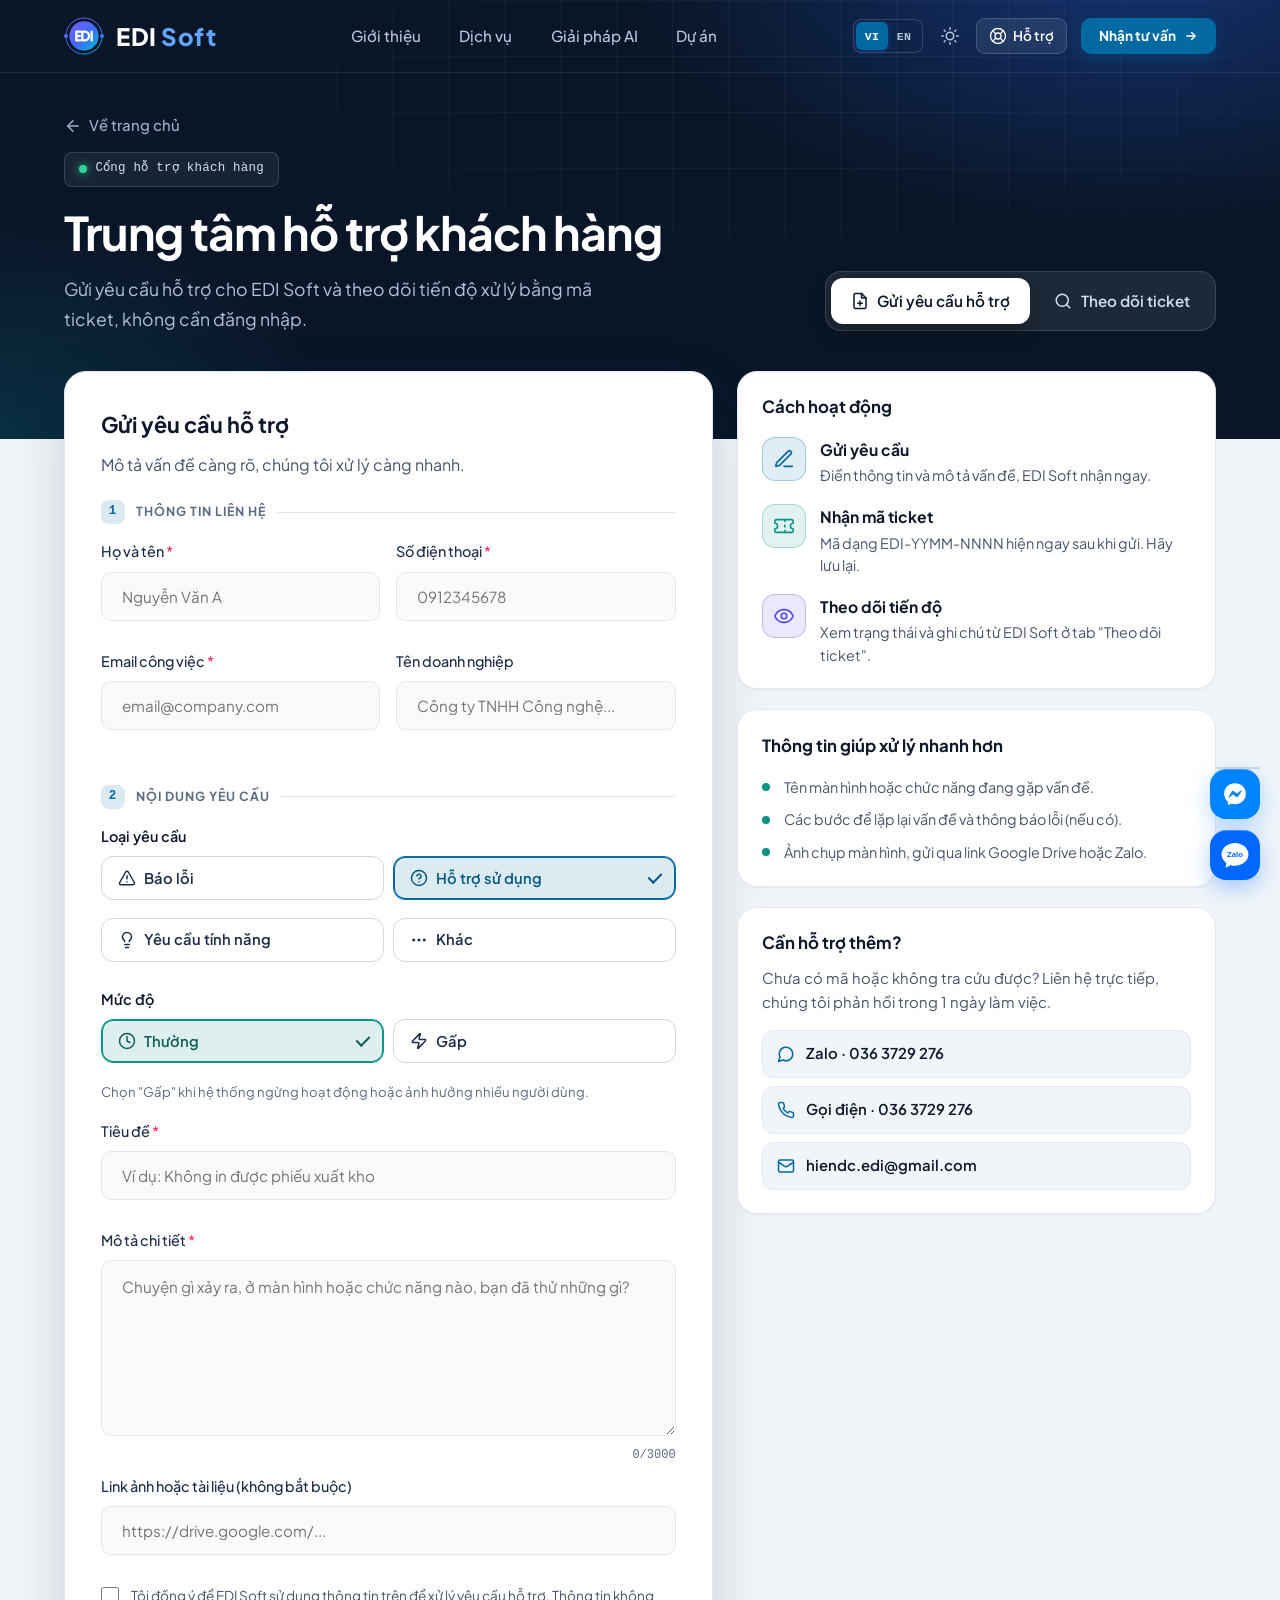
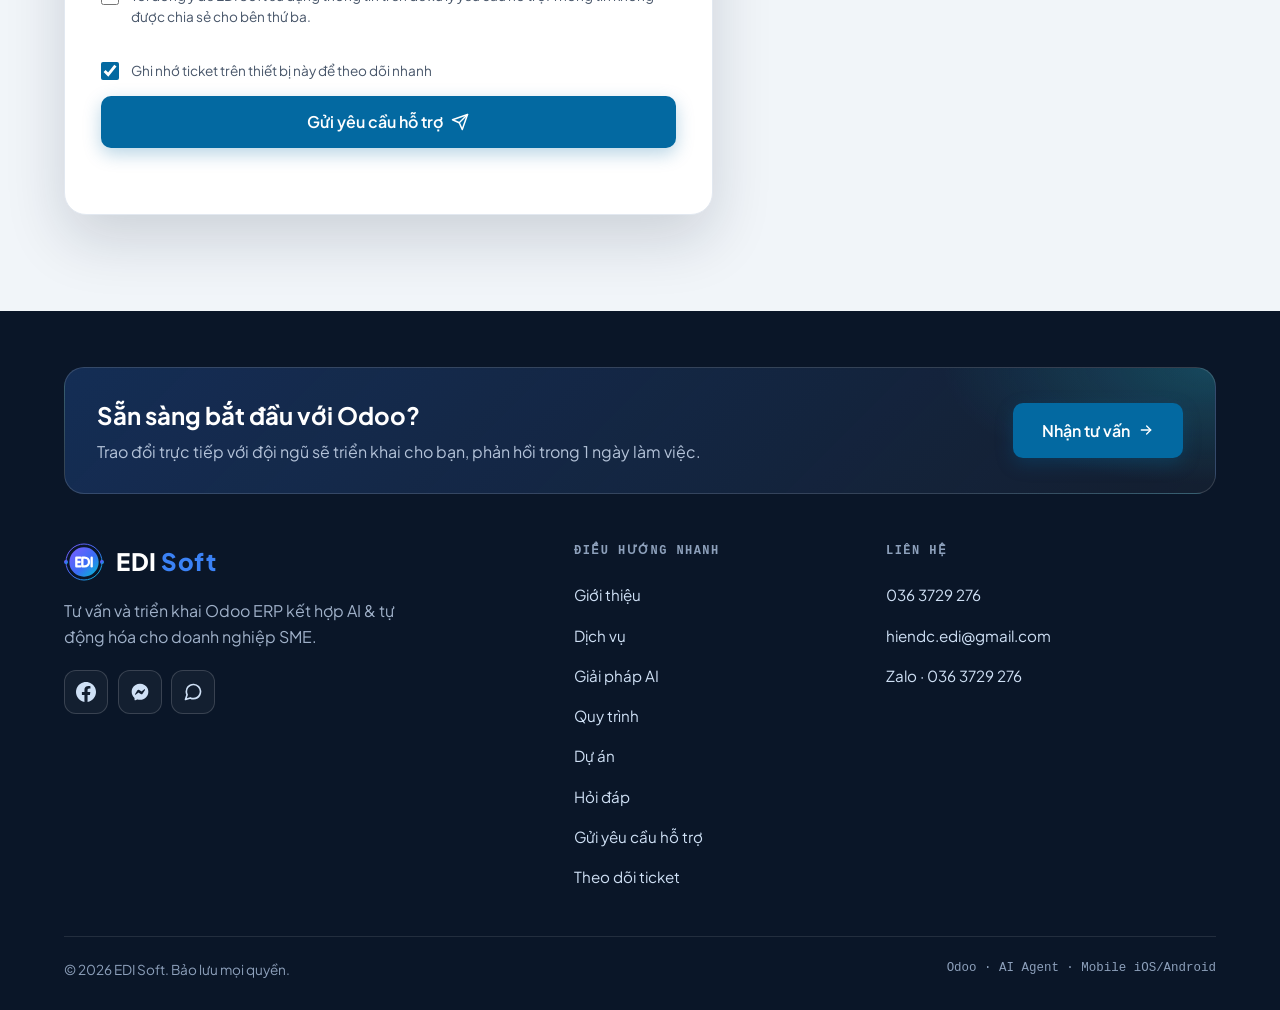
==== commit 77fd2956: "perf(style): smooth scrolling and self-host fonts - animate the AI data-flow line with transform ins" ====
--- a/ticket.html
+++ b/ticket.html
@@ -33,9 +33,8 @@
   <link rel="apple-touch-icon" href="assets/img/apple-touch-icon.png">
   <meta name="theme-color" content="#0a1628">
 
-  <link rel="preconnect" href="https://fonts.googleapis.com">
-  <link rel="preconnect" href="https://fonts.gstatic.com" crossorigin>
-  <link href="https://fonts.googleapis.com/css2?family=Plus+Jakarta+Sans:wght@400;500;600;700;800&display=swap" rel="stylesheet">
+  <link rel="preload" href="assets/fonts/pjs-latin.woff2" as="font" type="font/woff2" crossorigin>
+  <link rel="preload" href="assets/fonts/pjs-vietnamese.woff2" as="font" type="font/woff2" crossorigin>
   <link rel="stylesheet" href="src/styles/main.css">
 </head>
 <body data-page="support">
@@ -394,6 +393,10 @@
       <span class="float-label" aria-hidden="true" data-i18n="float-zalo-label">Chat Zalo</span>
       <svg width="34" height="34" viewBox="0 0 48 48" aria-hidden="true"><path fill="#fff" d="M24 7C13.5 7 5 14.2 5 23.1c0 5 2.7 9.5 7 12.4L10.6 42l7.2-3.6c1.9.5 4 .8 6.2.8 10.5 0 19-7.2 19-16.1S34.5 7 24 7z"/><text x="24" y="27.5" text-anchor="middle" font-family="Arial, Helvetica, sans-serif" font-size="11" font-weight="700" fill="#0068ff">Zalo</text></svg>
     </a>
+    <button type="button" class="dock-toggle" id="dock-toggle" aria-expanded="false" aria-label="Liên hệ nhanh">
+      <svg class="i-chat" viewBox="0 0 24 24" fill="none" stroke="currentColor" stroke-width="2" stroke-linecap="round" stroke-linejoin="round" aria-hidden="true"><path d="M21 11.5a8.4 8.4 0 0 1-9 8.4 8.6 8.6 0 0 1-3.6-.8L3 21l1.9-5.4A8.4 8.4 0 1 1 21 11.5z"/></svg>
+      <svg class="i-close" viewBox="0 0 24 24" fill="none" stroke="currentColor" stroke-width="2.25" stroke-linecap="round" aria-hidden="true"><path d="M6 6l12 12M18 6 6 18"/></svg>
+    </button>
   </div>
 
   <footer class="footer">
--- a/src/styles/main.css
+++ b/src/styles/main.css
@@ -1,3 +1,8 @@
+/* Plus Jakarta Sans (variable 400-800), self-hosted: no third-party round trips */
+@font-face { font-family: 'Plus Jakarta Sans'; font-style: normal; font-weight: 400 800; font-display: swap; src: url('../../assets/fonts/pjs-vietnamese.woff2') format('woff2'); unicode-range: U+0102-0103, U+0110-0111, U+0128-0129, U+0168-0169, U+01A0-01A1, U+01AF-01B0, U+0300-0301, U+0303-0304, U+0308-0309, U+0323, U+0329, U+1EA0-1EF9, U+20AB; }
+@font-face { font-family: 'Plus Jakarta Sans'; font-style: normal; font-weight: 400 800; font-display: swap; src: url('../../assets/fonts/pjs-latin-ext.woff2') format('woff2'); unicode-range: U+0100-02BA, U+02BD-02C5, U+02C7-02CC, U+02CE-02D7, U+02DD-02FF, U+0304, U+0308, U+0329, U+1D00-1DBF, U+1E00-1E9F, U+1EF2-1EFF, U+2020, U+20A0-20AB, U+20AD-20C0, U+2113, U+2C60-2C7F, U+A720-A7FF; }
+@font-face { font-family: 'Plus Jakarta Sans'; font-style: normal; font-weight: 400 800; font-display: swap; src: url('../../assets/fonts/pjs-latin.woff2') format('woff2'); unicode-range: U+0000-00FF, U+0131, U+0152-0153, U+02BB-02BC, U+02C6, U+02DA, U+02DC, U+0304, U+0308, U+0329, U+2000-206F, U+20AC, U+2122, U+2191, U+2193, U+2212, U+2215, U+FEFF, U+FFFD; }
+
 /* Main Stylesheet for EDI Soft Landing Page */
 
 /* ==========================================
@@ -4242,16 +4247,18 @@
 .ai-link i {
   position: absolute;
   top: 0;
-  left: -30%;
+  left: 0;
   width: 30%;
   height: 100%;
   background: linear-gradient(90deg, transparent, var(--primary-teal), transparent);
+  transform: translateX(-100%);
+  will-change: transform;
   animation: ai-flow 2.2s linear infinite;
 }
 
 .ai-link:nth-of-type(2) i { animation-delay: 0.7s; }
 
-@keyframes ai-flow { to { left: 100%; } }
+@keyframes ai-flow { to { transform: translateX(333.33%); } }
 
 .ai-cta {
   display: flex;
@@ -6090,3 +6097,49 @@
   .tp-hero { padding: 96px 0 100px; }
 }
 @media (max-width: 1024px) { .header-actions #btn-header-cta { display: none; } }
+
+/* ==========================================
+   MOBILE TOUCH FIXES: collapsible float dock, 16px inputs (no iOS zoom), 44px targets
+   ========================================== */
+.dock-toggle { display: none; }
+.mobile-nav-panel { height: 100dvh; overflow-y: auto; overscroll-behavior: contain; }
+a, button, summary, label, input, select, textarea { -webkit-tap-highlight-color: transparent; touch-action: manipulation; }
+
+@media (max-width: 768px), (pointer: coarse) {
+  .float-dock { right: 0.75rem; bottom: calc(0.75rem + env(safe-area-inset-bottom)); }
+  .float-dock .dock-toggle {
+    display: grid; place-items: center; width: 52px; height: 52px; border: 0; border-radius: 50%;
+    background: var(--cta); color: #fff; cursor: pointer;
+    box-shadow: 0 8px 22px rgba(3, 105, 161, 0.4), inset 0 1px 0 rgba(255, 255, 255, 0.25);
+  }
+  .dock-toggle svg { width: 24px; height: 24px; grid-area: 1 / 1; transition: opacity 0.2s, transform 0.2s; }
+  .dock-toggle .i-close, .float-dock.open .dock-toggle .i-chat { opacity: 0; transform: rotate(-90deg) scale(0.5); }
+  .float-dock.open .dock-toggle .i-close { opacity: 1; transform: none; }
+  .float-dock:not(.open) > :not(.dock-toggle) { display: none; }
+  .float-dock.open > .back-to-top:not(.show) { display: none; }
+
+  input:not([type="checkbox"]):not([type="radio"]), textarea, select { font-size: 16px !important; }
+  .form-consent label { min-height: 44px; align-items: flex-start; padding: 0.35rem 0; }
+  .form-consent input[type="checkbox"] { width: 22px; height: 22px; }
+  .logo-area { min-height: 44px; }
+  .ai-replay { width: 44px; height: 44px; }
+  .marquee-toggle { width: 44px; height: 44px; }
+  .footer-links-list a, .contact-value { padding: 0.7rem 0; }
+}
+.float-dock.typing { opacity: 0; pointer-events: none; }
+html, body { touch-action: manipulation; }
+.lang-toggle, .theme-toggle { user-select: none; -webkit-user-select: none; }
+@media (max-width: 768px), (pointer: coarse) {
+  .lang-toggle { min-width: 88px; height: 44px; }
+  .lang-opt { min-width: 44px; }
+}
+
+/* Support center, mobile: tabs must fit 320px, fields clear the fixed header, roomier lookup form */
+input, textarea, select, .tp-success, .tp-result, .tr-detail { scroll-margin-top: 96px; }
+@media (max-width: 560px) {
+  .tp-tabs { padding: 0.3rem; gap: 0.3rem; }
+  .tp-tab { flex: 1 1 0; min-width: 0; gap: 0.4rem; padding: 0.5rem 0.4rem; white-space: normal; text-align: center; line-height: 1.25; }
+  .tp-tab svg { width: 16px; height: 16px; }
+  #ticket-form .form-group + .form-group { margin-top: 1rem; }
+}
+@media (max-width: 360px) { .tp-tab svg { display: none; } }
